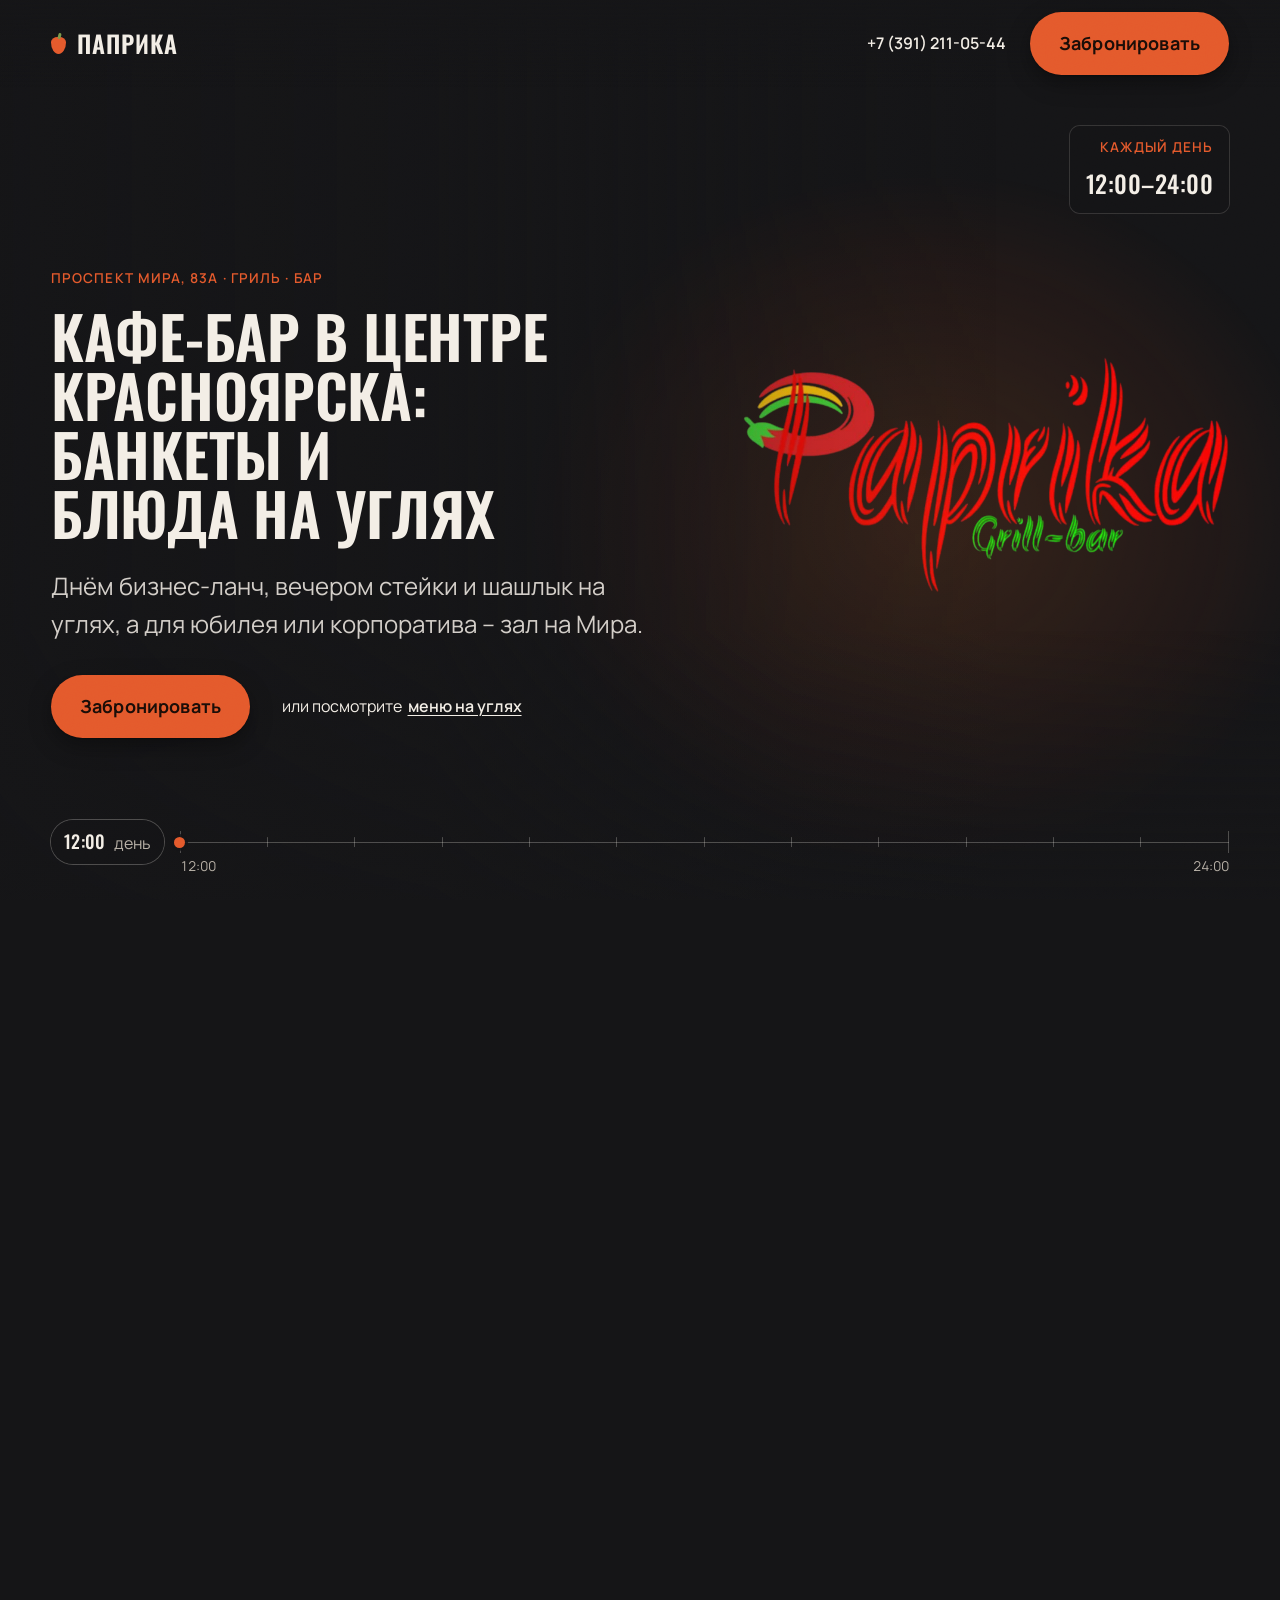
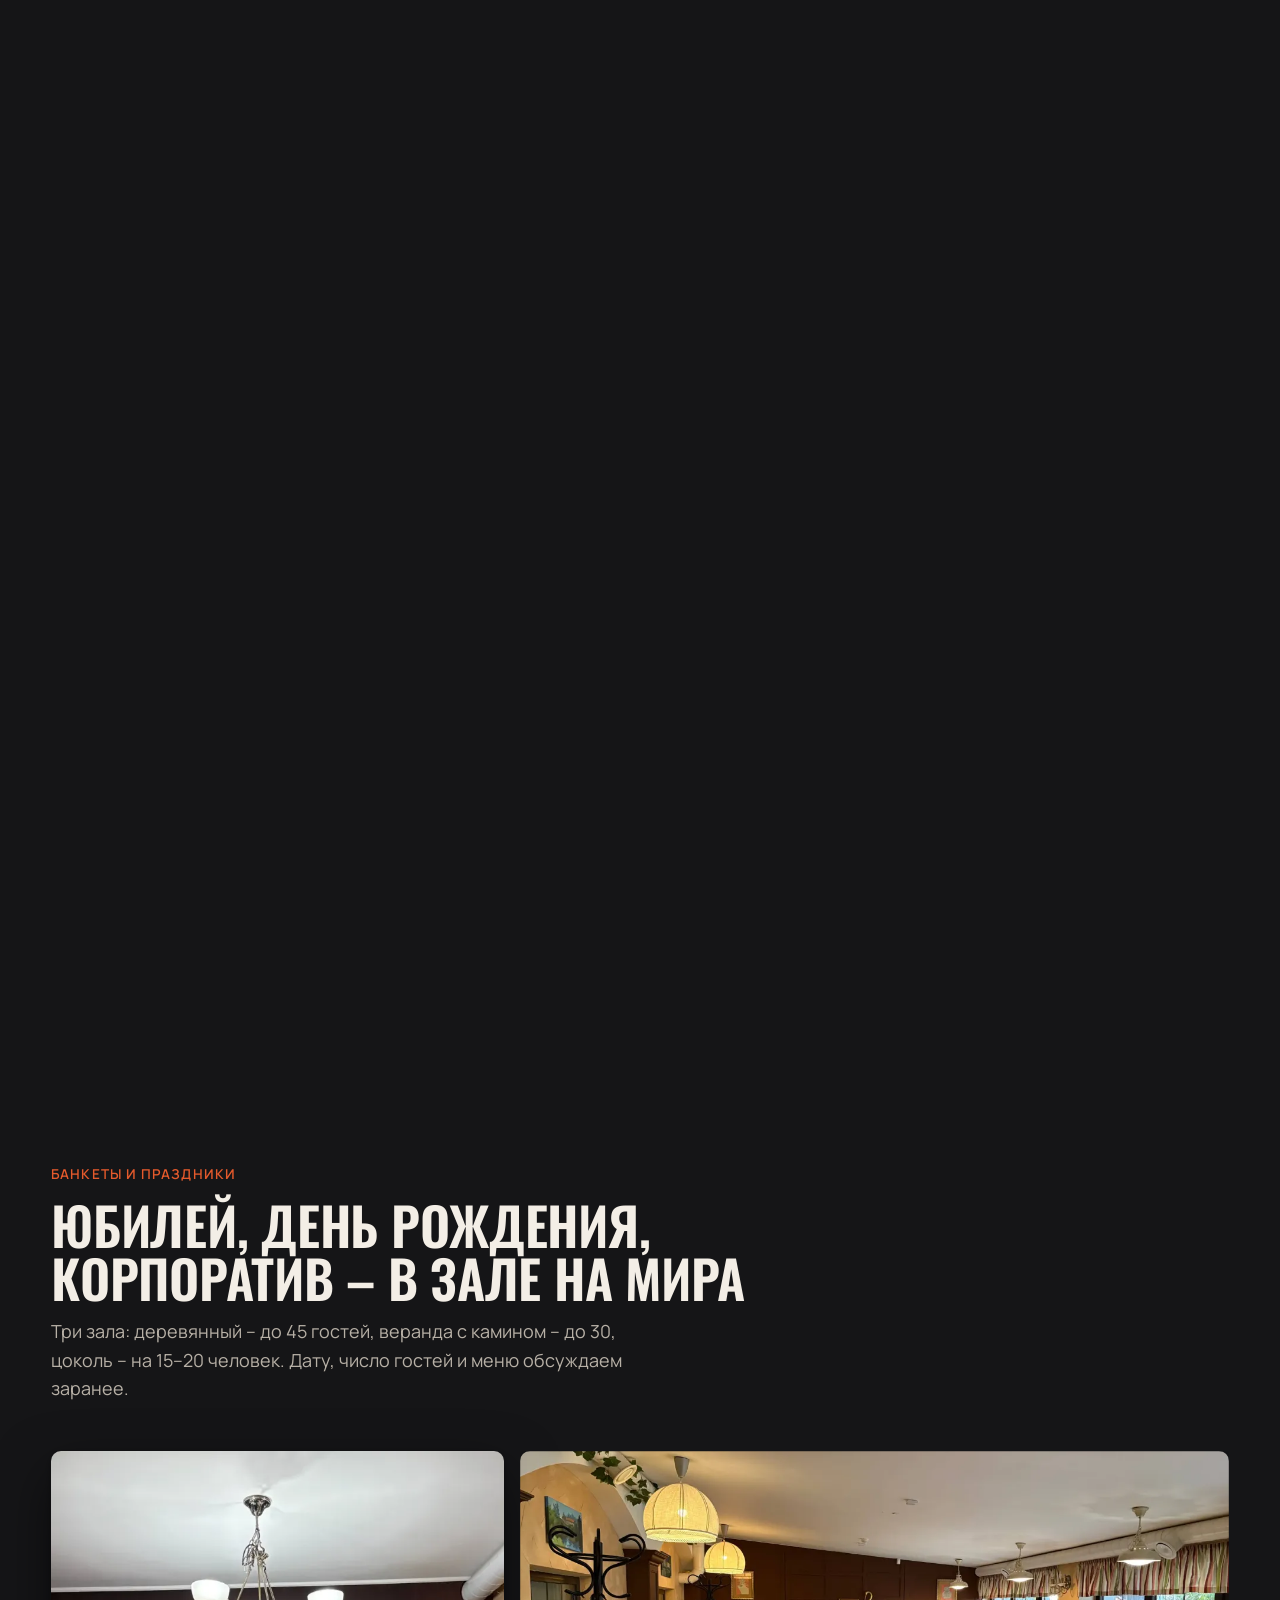
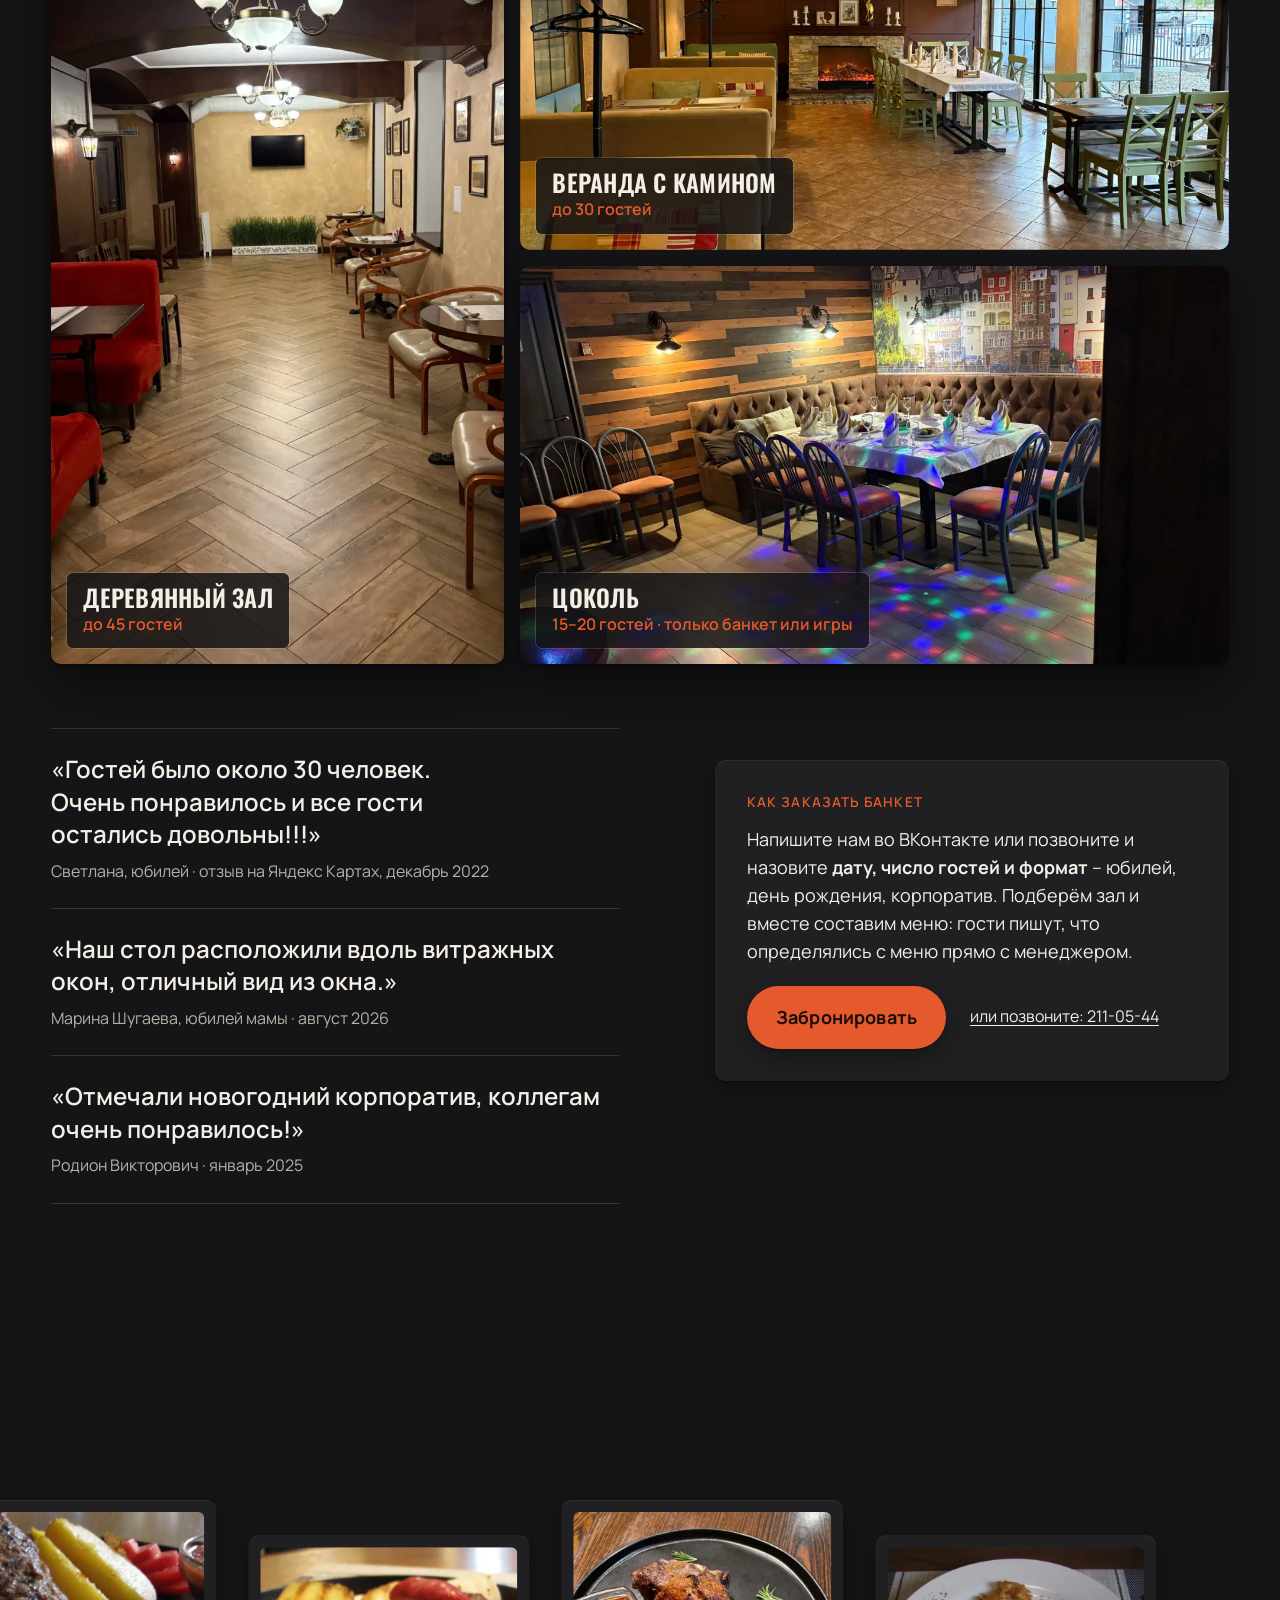
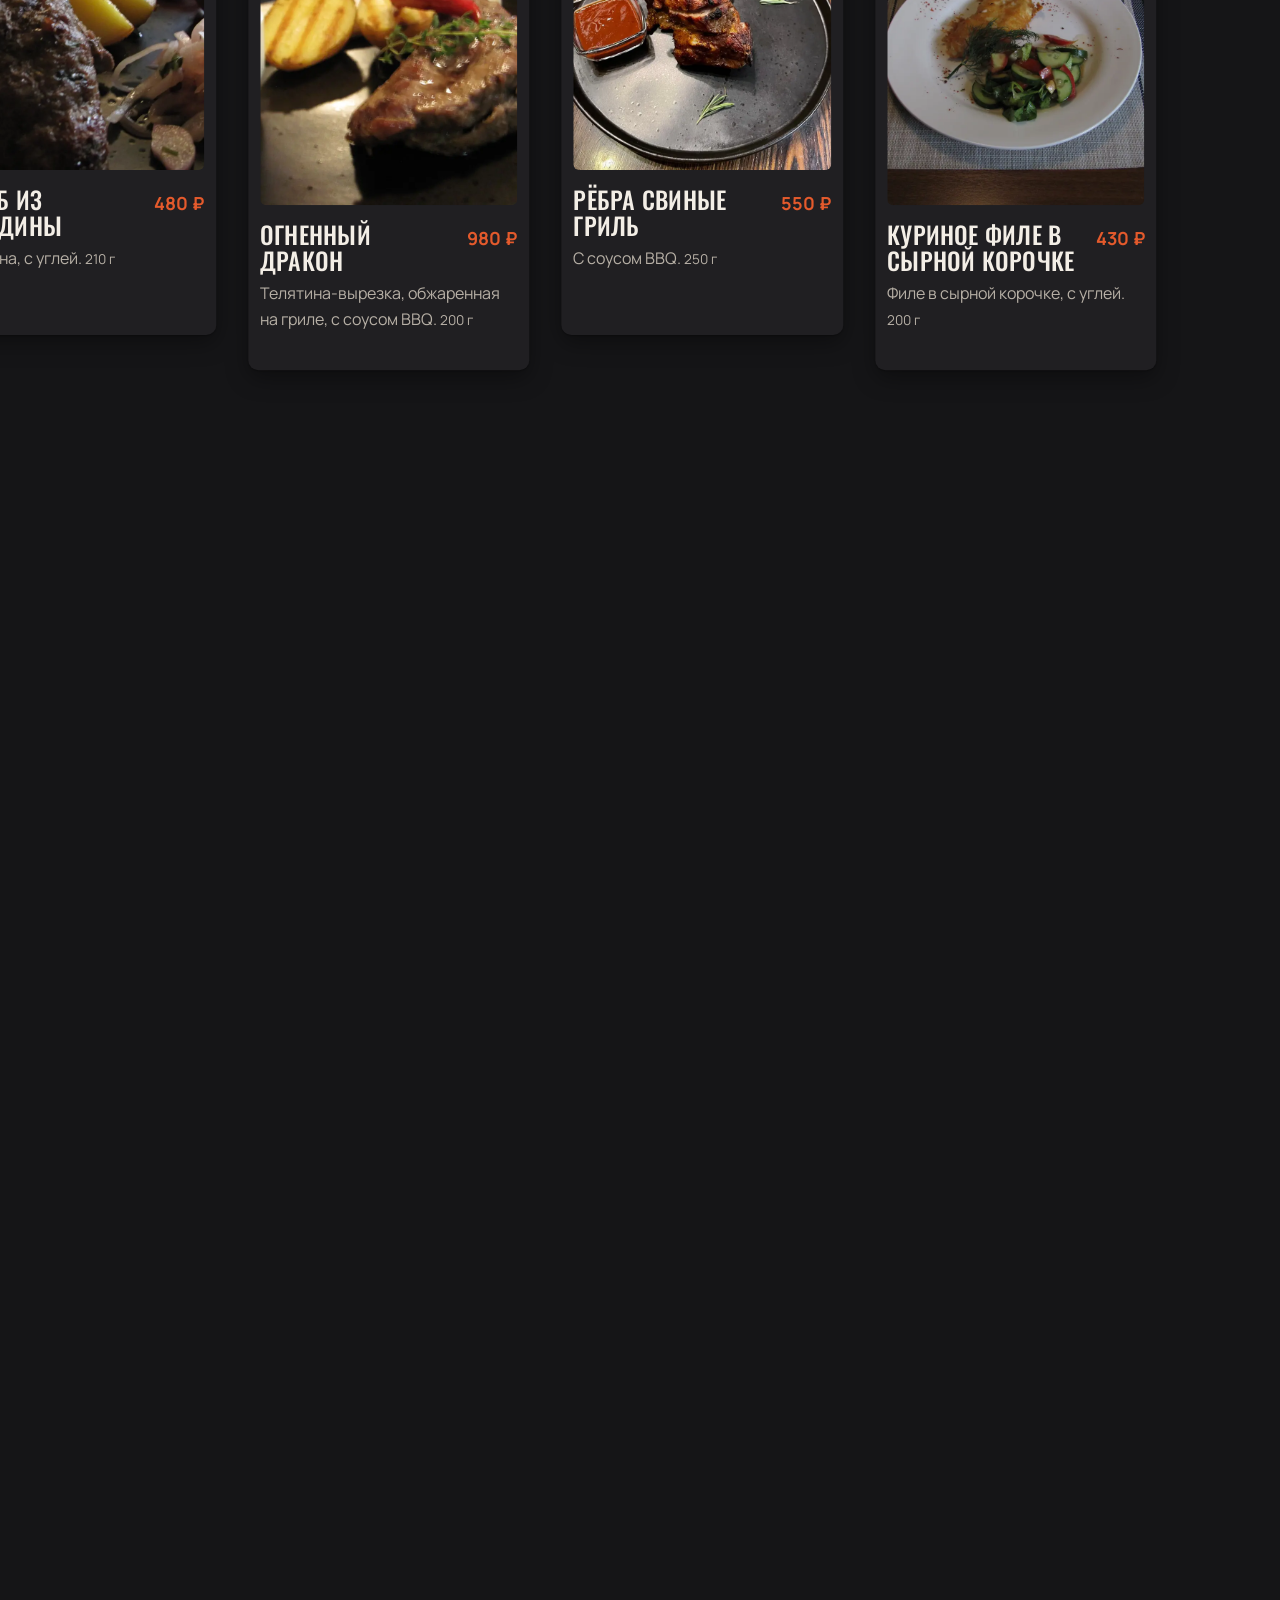
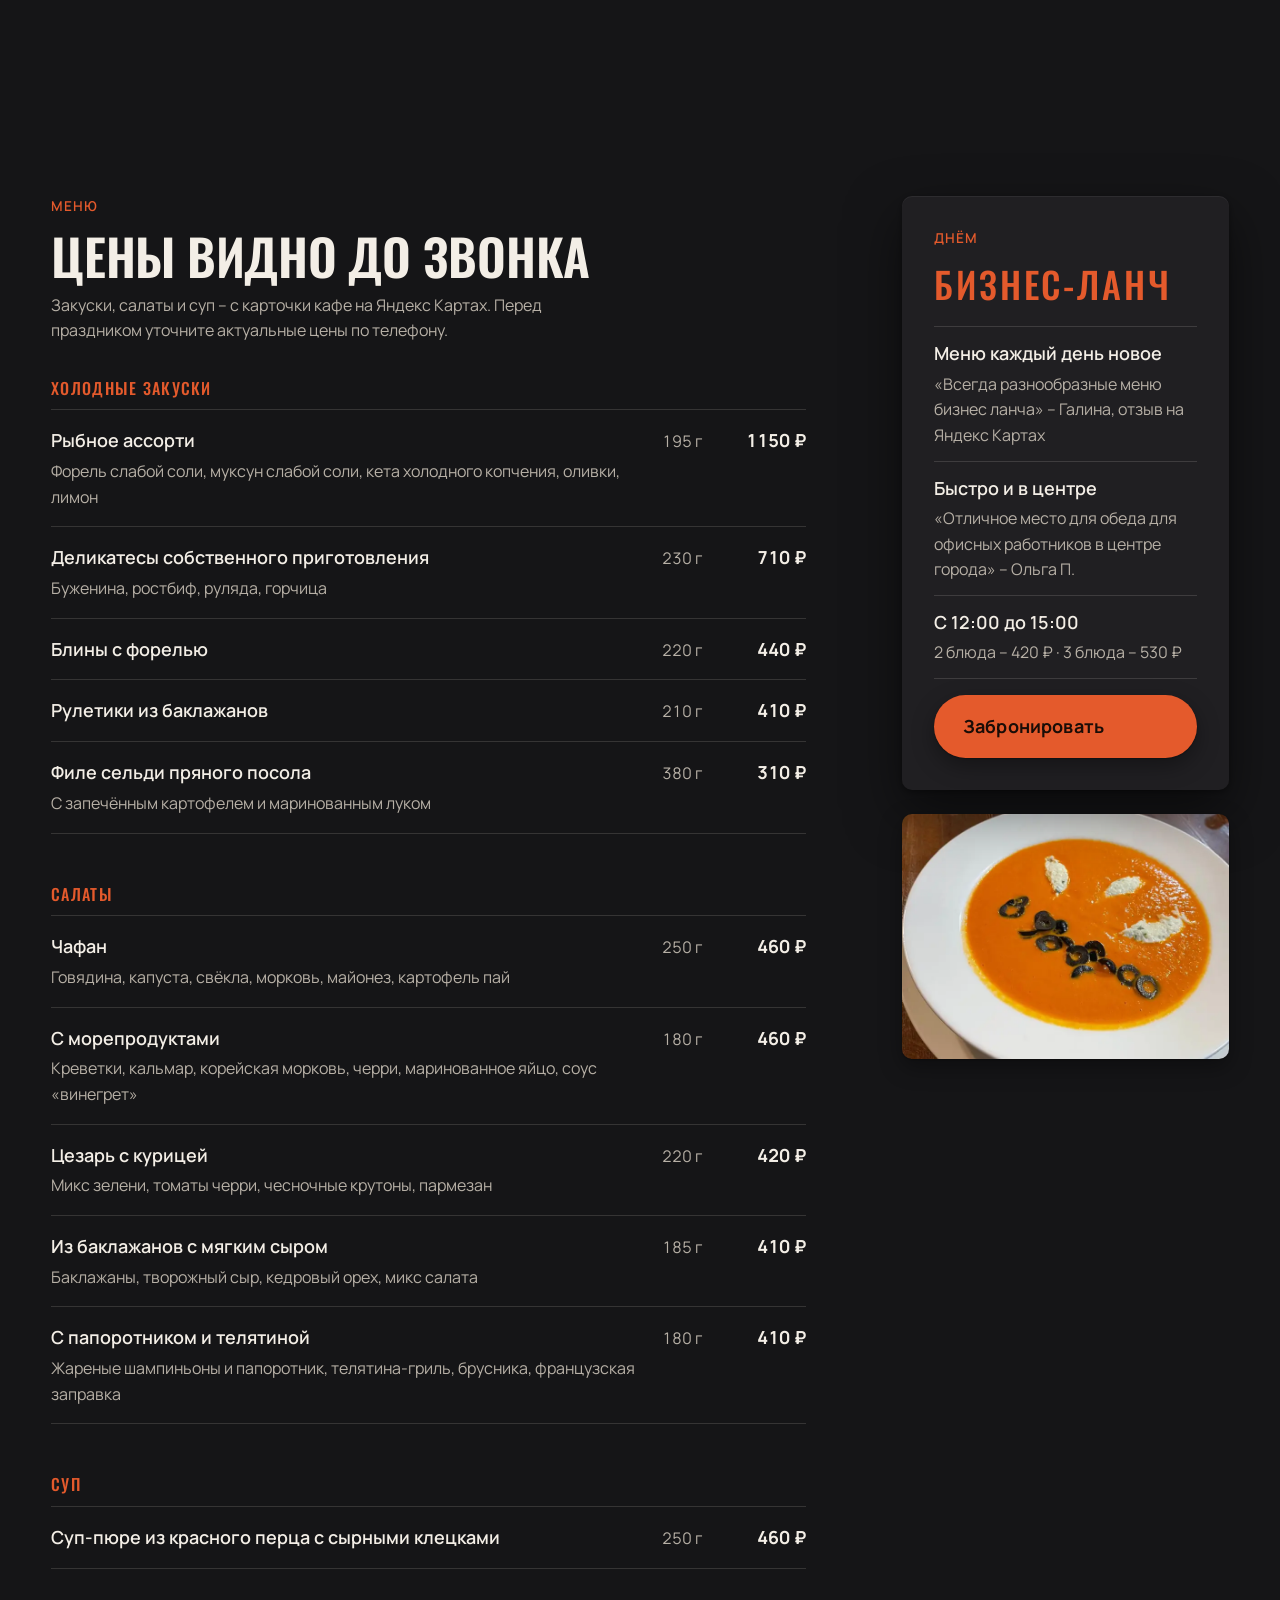
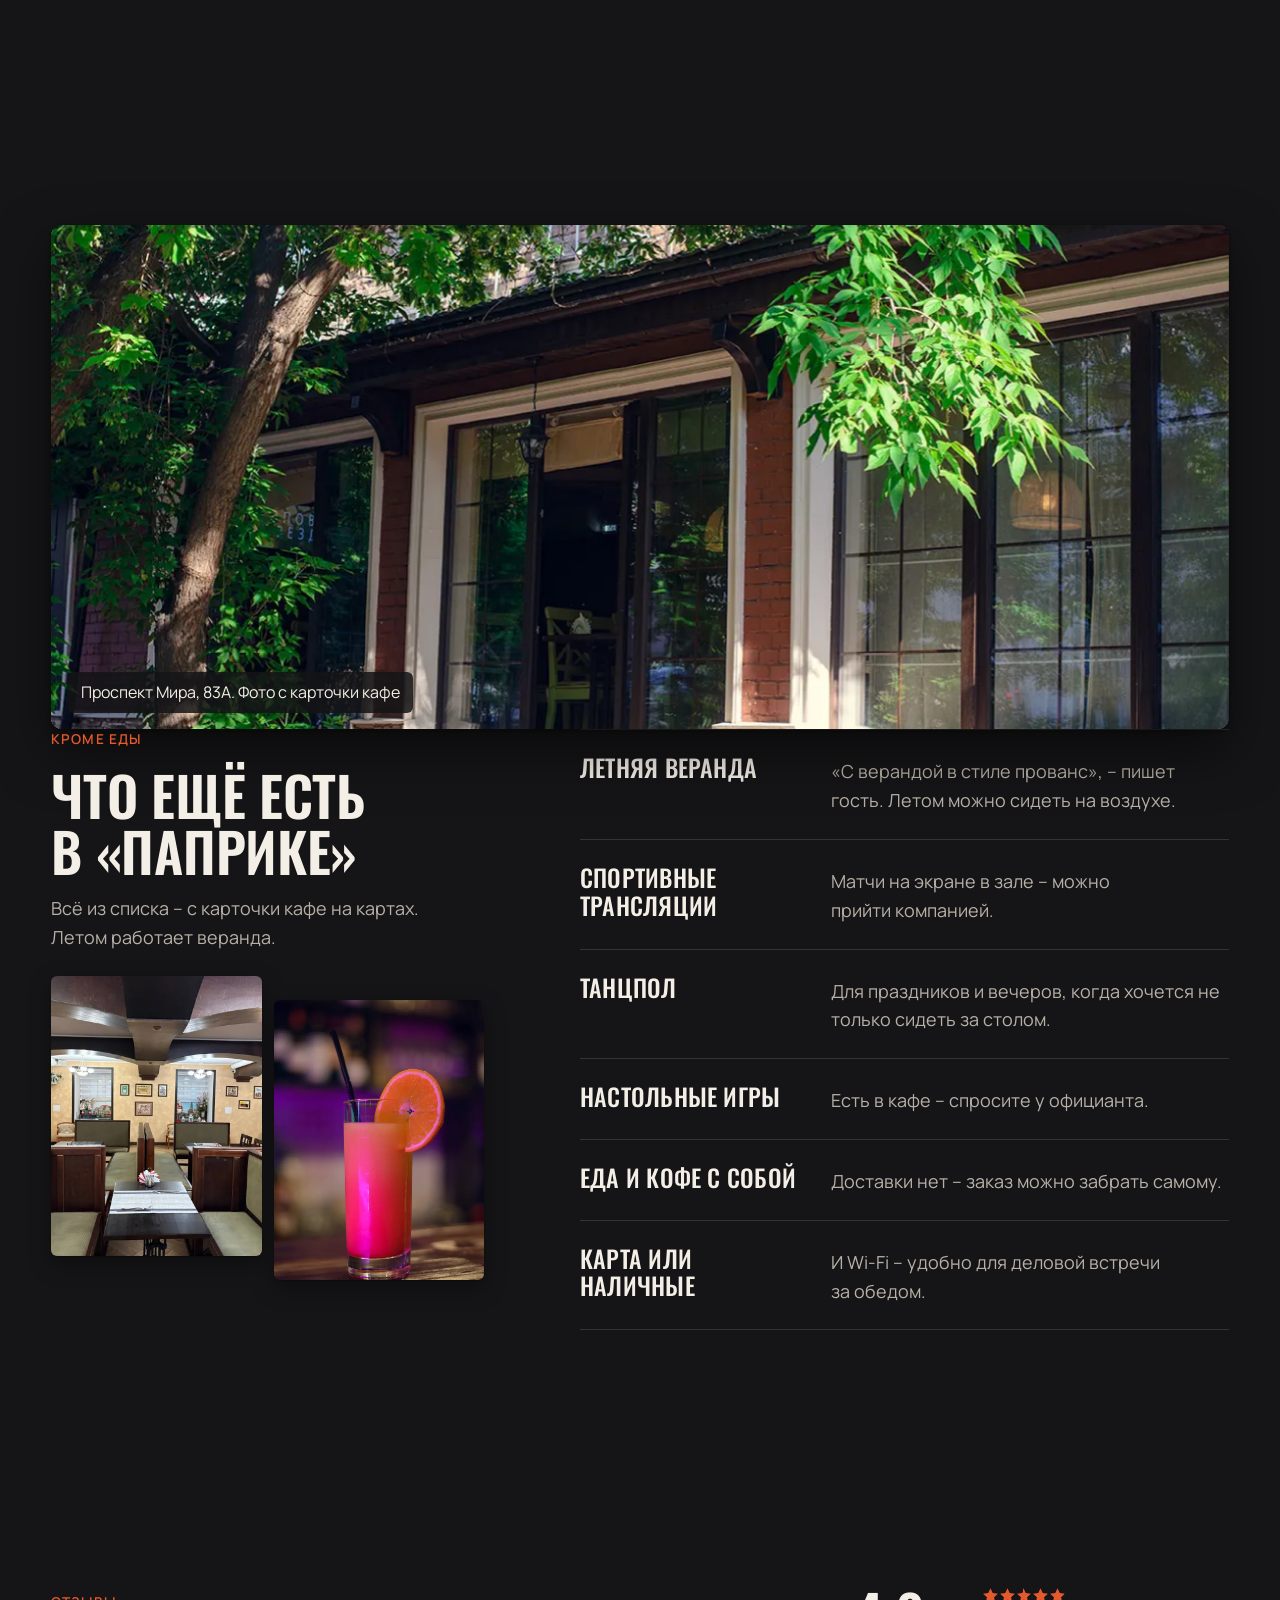
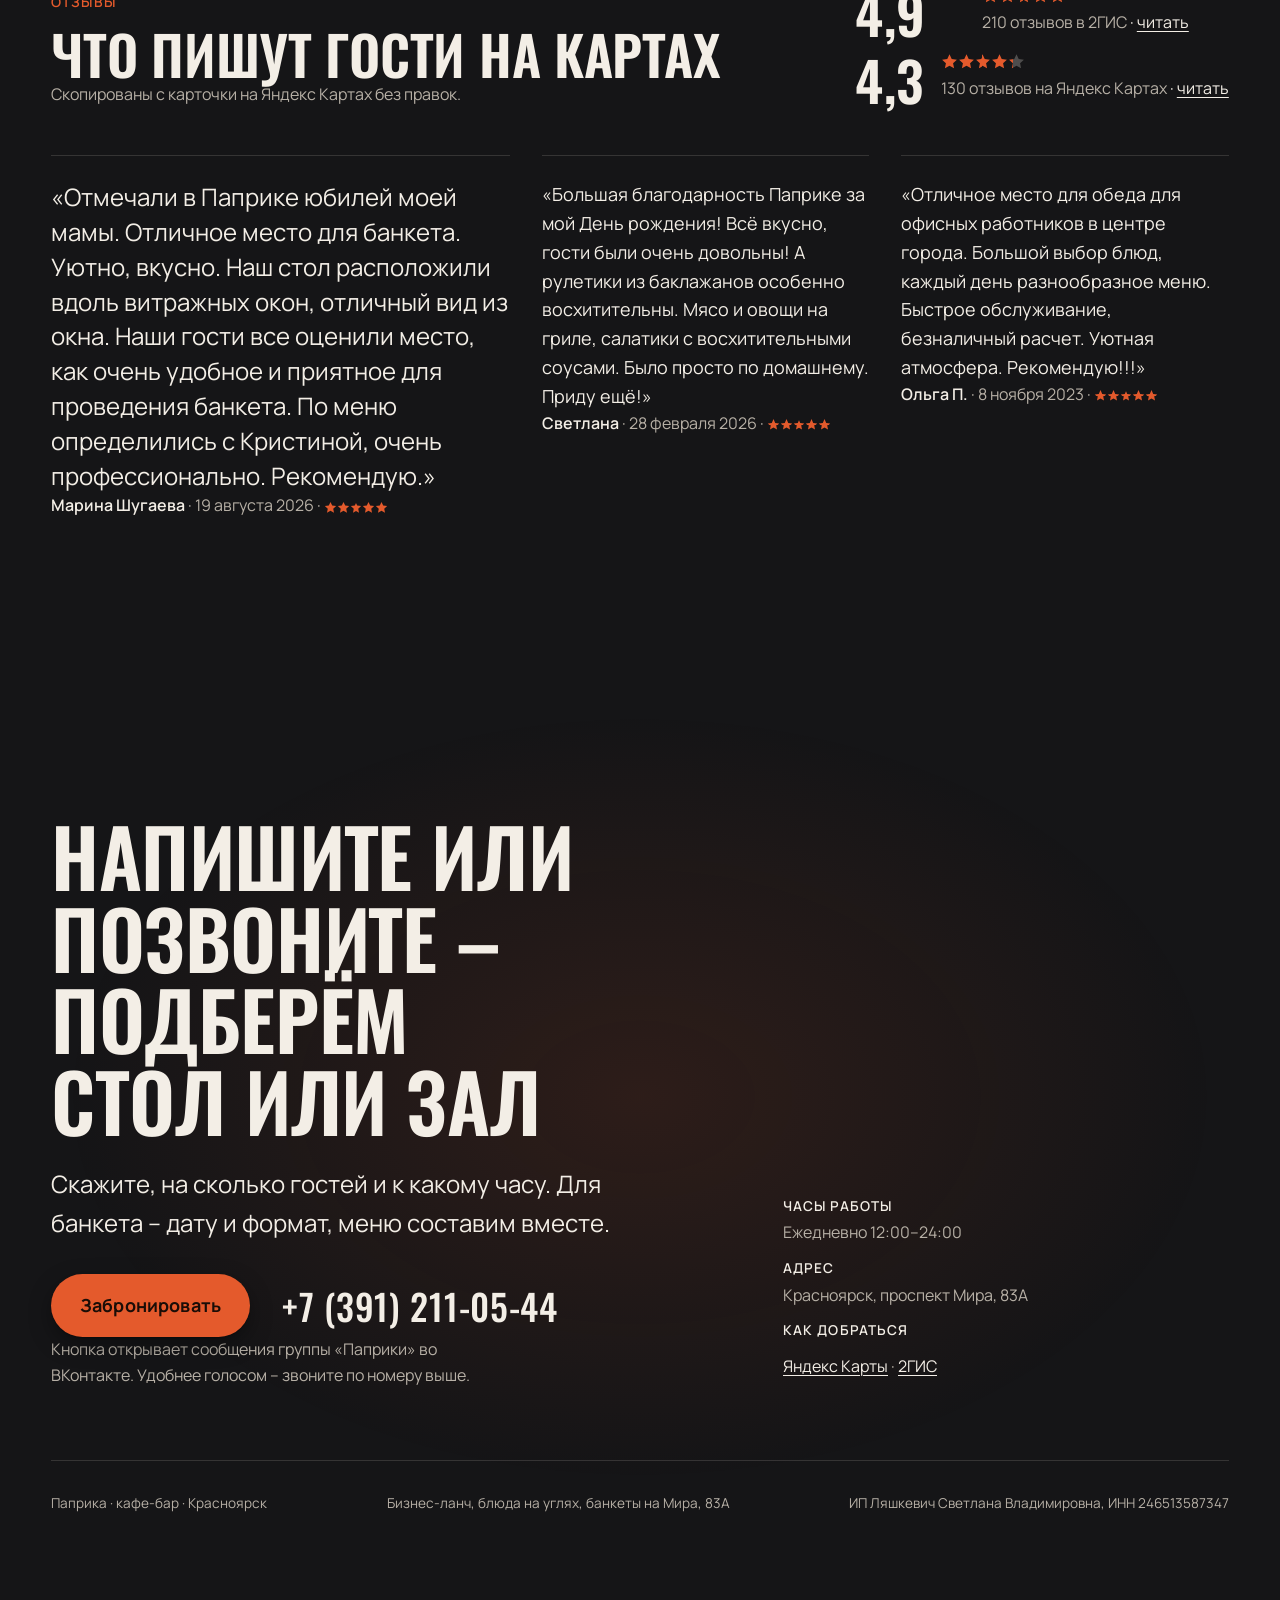
==== index.html @ d63cbedc "Подвал: ИП и ИНН" ====
<!doctype html>
<html lang="ru">
<head>
<meta charset="utf-8">
<meta name="robots" content="noindex, nofollow" data-publish>
<meta name="viewport" content="width=device-width, initial-scale=1, viewport-fit=cover">
<title>Паприка – кафе-бар на Мира, 83А в Красноярске: банкеты и блюда на углях</title>
<meta name="description" content="Кафе-бар «Паприка» в центре Красноярска, проспект Мира, 83А. Бизнес-ланч днём, блюда на углях вечером, зал для юбилеев, дней рождения и корпоративов. Ежедневно 12:00–24:00.">
<meta property="og:type" content="website">
<meta property="og:locale" content="ru_RU">
<meta property="og:site_name" content="Паприка">
<meta property="og:title" content="Паприка – кафе-бар в центре Красноярска: банкеты и блюда на углях">
<meta property="og:description" content="Проспект Мира, 83А. Бизнес-ланч, стейки и шашлык на углях, зал для праздников. Ежедневно 12:00–24:00.">
<meta property="og:image" content="assets/og.jpg">
<meta property="og:image:width" content="1200">
<meta property="og:image:height" content="630">
<meta name="twitter:card" content="summary_large_image">
<link rel="preload" as="image" href="assets/logo.webp" fetchpriority="high">
<link rel="preconnect" href="https://fonts.googleapis.com">
<link rel="preconnect" href="https://fonts.gstatic.com" crossorigin>
<link href="https://fonts.googleapis.com/css2?family=Oswald:wght@500;600&family=Manrope:wght@400;500;600;700&display=swap" rel="stylesheet">
<link rel="icon" href="data:image/svg+xml,%3Csvg xmlns=%27http://www.w3.org/2000/svg%27 viewBox=%270 0 32 32%27%3E%3Cpath d=%27M16 4c1 2 3 3 3 5%27 stroke=%27%23e45a2c%27 stroke-width=%273%27 fill=%27none%27 stroke-linecap=%27round%27/%3E%3Cpath d=%27M8 12c0-2 3-3 8-3s8 1 8 3c0 9-4 16-8 16s-8-7-8-16z%27 fill=%27%23e45a2c%27/%3E%3C/svg%3E">
<link rel="stylesheet" href="vibe.css">
<script type="application/ld+json">
{"@context":"https://schema.org","@type":"Restaurant","name":"Паприка","description":"Кафе-бар: бизнес-ланч, блюда на углях, банкеты.","image":"assets/og.jpg","telephone":"+7 391 211-05-44","openingHours":"Mo-Su 12:00-24:00","servesCuisine":"Гриль","address":{"@type":"PostalAddress","streetAddress":"проспект Мира, 83А","addressLocality":"Красноярск","addressCountry":"RU"},"sameAs":["https://vk.com/24paprika","https://yandex.ru/maps/org/paprika/222144430057/","https://2gis.ru/krasnoyarsk/firm/70000001033054263"]}
</script>
<style>
  /* ---- тема: «уголь + паприка», шесть цветов, два шрифта ---------------- */
  .v-page {
    --v-canvas: #151517; --v-surface: #201f22;
    --v-ink: #f3eee6; --v-ink-soft: #b7b0a6;
    --v-accent: #e45a2c; --v-accent-ink: #1a0d07;
    --v-font-display: "Oswald", "Arial Narrow", system-ui, sans-serif;
    --v-font-text: "Manrope", "Segoe UI", system-ui, sans-serif;
    --v-shadow-color: 0 0 0;
    --v-e1: 0 1px 2px rgb(var(--v-shadow-color) / .3), 0 8px 22px rgb(var(--v-shadow-color) / .35);
    --v-e2: 0 2px 6px rgb(var(--v-shadow-color) / .35), 0 22px 54px rgb(var(--v-shadow-color) / .5);
    --v-radius: 10px;
    --v-display-weight: 600;
    --v-track-tight: -0.005em;
    --v-t-xs: clamp(0.8125rem, 0.79rem + 0.15vw, 0.85rem);
    --v-t-sm: clamp(0.9375rem, 0.9rem + 0.2vw, 1rem);
    --v-canvas-85: color-mix(in oklab, var(--v-canvas) 85%, transparent);
    --v-canvas-60: color-mix(in oklab, var(--v-canvas) 60%, transparent);
    --v-accent-10: color-mix(in oklab, var(--v-accent) 12%, transparent);
    --v-edge: inset 0 1px 0 rgb(255 255 255 / .06);
  }
  html, body { background: #151517; }
  .v-page .v-display { line-height: 1.02; text-transform: uppercase; }
  .v-page .v-lede { font-weight: 400; line-height: 1.6; }
  .v-page .v-label { font-weight: 600; color: var(--v-accent); }
  .v-page .v-btn { font-size: var(--v-t-base); font-weight: 700; }
  .v-page h3 { font-weight: 600; }
  @media (max-width: 860px) {
    .hero__tel, .rows p, .rows cite, .turn__text, .bank__fig figcaption, .shift__win span, .shift__win em, .clock, .dish p, .dish small,
    .plist .note, .plist .w, .lunch li span, .menu__note, .fact span, .reviews__meta, .reviews__rating, .close__hint, .close__meta, .foot { font-size: .95rem; }
    .v-page .v-label { font-size: .9375rem; }
  }

  /* ---- шапка ------------------------------------------------------------ */
  .bar { position: fixed; inset: 0 0 auto 0; z-index: 30; display: flex; align-items: center; justify-content: space-between;
    padding: var(--v-3) var(--v-gutter); gap: var(--v-4);
    background: linear-gradient(to bottom, var(--v-canvas-85), transparent);
    transition: background-color .3s var(--v-ease-out), box-shadow .3s var(--v-ease-out); }
  .bar.is-scrolled { background: var(--v-canvas-85); -webkit-backdrop-filter: blur(12px); backdrop-filter: blur(12px); box-shadow: 0 1px 0 var(--v-hair); }
  .bar__mark { font-family: var(--v-font-display); font-weight: 600; font-size: var(--v-t-lg); letter-spacing: .04em; text-transform: uppercase; text-decoration: none; color: var(--v-ink);
    display: inline-flex; align-items: center; gap: .45em; min-height: 44px; white-space: nowrap; }
  .bar__mark i { width: .62em; height: .9em; display: inline-block; position: relative; }
  .bar__mark i::before { content: ""; position: absolute; left: 0; right: 0; bottom: 0; height: 78%; border-radius: 45% 45% 50% 50% / 30% 30% 70% 70%; background: var(--v-accent); }
  .bar__mark i::after { content: ""; position: absolute; left: 46%; top: 0; width: .12em; height: 30%; border-radius: 2px; background: #7c9a4a; transform: rotate(14deg); }
  .bar__right { display: flex; align-items: center; gap: var(--v-4); }
  .bar__tel { text-decoration: none; font-weight: 600; font-size: var(--v-t-sm); color: var(--v-ink); display: inline-flex; align-items: center; min-height: 44px; padding: 0 var(--v-2); }
  @media (max-width: 700px) {
    .bar__tel { display: none; }
    .bar .v-btn { padding: 0 1em; min-height: 44px; font-size: .95rem; }
  }
  @media (max-width: 860px) { .bar.is-scrolled { background: color-mix(in oklab, var(--v-canvas) 96%, transparent); } }

  /* ---- акт 1 · hero и «день в Паприке»: угли разгораются от --v-p --------------- */
  .hero__photo { position: absolute; inset: 0; overflow: hidden; --hx: 62%; --hy: 50%; }
  .hero__stack img { position: absolute; max-width: none; left: 0; top: -4%; width: 100%; height: 108%; object-fit: cover; object-position: var(--hx) var(--hy); }
  /* фирменный ход: день идёт к вечеру – кадр темнеет, а тарелку подсвечивает тёплый свет углей (свет, не палитра) */
  .hero__dusk { position: absolute; inset: 0; z-index: 1; pointer-events: none; background: rgb(10 8 8 / .5); opacity: clamp(0, (var(--v-p, 0) - .25) / .5, 1); }
  .hero__ember { position: absolute; inset: 0; z-index: 1; pointer-events: none; mix-blend-mode: screen;
    background: radial-gradient(42% 52% at var(--hx) 58%, rgb(255 120 40 / .42), rgb(255 80 20 / .14) 55%, transparent 75%);
    opacity: clamp(0, (var(--v-p, 0) - .3) / .45, 1); }
  .hero__wash { position: absolute; inset: 0; z-index: 2; pointer-events: none;
    background: linear-gradient(to right, rgb(21 21 23 / .92) 0%, rgb(21 21 23 / .72) 34%, rgb(21 21 23 / .15) 62%, transparent 78%),
      linear-gradient(to top, rgb(21 21 23 / .7), transparent 30%); }
  .hero__copy { bottom: clamp(7rem, 18vh, 12rem); max-width: min(42rem, 86vw); }
  .hero__label { display: block; margin-bottom: var(--v-4); }
  .hero__copy .v-display { font-size: clamp(2.4rem, 1.3rem + 3vw, 4.4rem); line-height: 1; }
  .hero__copy .v-lede { margin-top: var(--v-5); max-width: 40ch; color: color-mix(in oklab, var(--v-ink) 86%, transparent); }
  .hero__cta { display: flex; flex-wrap: wrap; align-items: center; gap: var(--v-4) var(--v-6); margin-top: var(--v-6); }
  .hero__tel { text-decoration: none; color: inherit; font-size: var(--v-t-sm); display: inline-flex; align-items: center; min-height: 44px; gap: .35em; }
  .hero__tel b { font-weight: 600; text-decoration: underline; text-decoration-thickness: 1px; text-underline-offset: .18em; }
  .hero__note { position: absolute; z-index: 3; right: var(--v-gutter); top: clamp(5rem, 14vh, 9rem); text-align: right; display: grid; gap: .3em; font-size: var(--v-t-sm);
    padding: .7em 1em; border-radius: var(--v-radius); background: var(--v-canvas-85); box-shadow: 0 0 0 1px var(--v-hair); }
  .hero__note .v-nums { font-family: var(--v-font-display); font-weight: 500; font-size: var(--v-t-lg); letter-spacing: .02em; }

  .shift { position: absolute; z-index: 3; left: var(--v-gutter); bottom: clamp(7rem, 18vh, 12rem); max-width: min(40rem, 86vw); display: grid; gap: var(--v-4); }
  .shift .v-display--md { font-size: clamp(1.7rem, 1.1rem + 1.8vw, 2.8rem); }
  .shift__list { display: grid; margin-top: var(--v-2); }
  .shift__win { --on: clamp(0, min((var(--v-p, 0) - var(--a)) * 10 + 1, (var(--b) - var(--v-p, 0)) * 10 + 1), 1);
    display: grid; grid-template-columns: 6.5rem 1fr auto; gap: .15em var(--v-4); align-items: baseline; padding: var(--v-3); margin: 0 calc(-1 * var(--v-3)); border-top: 1px solid var(--v-hair);
    border-radius: var(--v-radius); background: color-mix(in oklab, var(--v-surface) calc(var(--on) * 100%), transparent);
    box-shadow: 0 8px 22px rgb(0 0 0 / calc(var(--on) * .35)); }
  .shift__win:last-child { border-bottom: 1px solid var(--v-hair); }
  .shift__when { grid-column: 1; grid-row: 1 / span 2; font-family: var(--v-font-display); font-weight: 500; font-size: var(--v-t-sm); text-transform: uppercase; letter-spacing: .04em; display: flex; align-items: center; gap: .5em; opacity: calc(.55 + .45 * var(--on)); }
  .shift__when i { width: .55em; height: .55em; border-radius: 50%; background: var(--v-accent); transform: scale(calc(.3 + .7 * var(--on))); opacity: var(--on); }
  .shift__win b { grid-column: 2; grid-row: 1; font-weight: 700; opacity: calc(.7 + .3 * var(--on)); }
  .shift__desc { grid-column: 2; grid-row: 2; font-size: var(--v-t-sm); color: var(--v-ink-soft); }
  .shift__win em { grid-column: 3; grid-row: 1 / span 2; font-style: normal; font-weight: 600; font-size: var(--v-t-sm); white-space: nowrap; align-self: start; }
  .shift__cta { display: flex; flex-wrap: wrap; align-items: center; gap: var(--v-3) var(--v-5); margin-top: var(--v-2); }
  .shift__cta span { font-size: var(--v-t-sm); max-width: 30ch; color: var(--v-ink-soft); text-wrap: pretty; }

  .clock { position: absolute; z-index: 3; left: var(--v-gutter); right: var(--v-gutter); bottom: clamp(1.5rem, 4vh, 3rem); display: grid; grid-template-columns: auto 1fr; align-items: center; gap: var(--v-4); font-size: var(--v-t-sm); }
  .clock__time { display: inline-flex; align-items: baseline; gap: .5em; padding: .45em .8em; border-radius: 999px; background: var(--v-canvas-85); box-shadow: 0 0 0 1px var(--v-hair-strong); }
  .clock__time b { font-family: var(--v-font-display); font-weight: 500; font-size: var(--v-t-base); font-variant-numeric: tabular-nums; letter-spacing: .02em; }
  .clock__time i { font-style: normal; color: var(--v-ink-soft); }
  .clock__rule { position: relative; height: 1.4rem; }
  .clock__rule::before { content: ""; position: absolute; left: 0; right: 0; top: 50%; height: 1px; background: var(--v-hair-strong); }
  .clock__ticks { position: absolute; inset: 0; display: flex; justify-content: space-between; }
  .clock__ticks i { width: 1px; height: 100%; background: var(--v-hair-strong); transform: scaleY(.45); }
  .clock__ticks i:first-child, .clock__ticks i:last-child { transform: none; }
  .clock__mark { position: absolute; top: 50%; left: calc(var(--v-p, 0) * 100%); width: 11px; height: 11px; margin: -5.5px 0 0 -5.5px; border-radius: 50%; background: var(--v-accent); box-shadow: 0 0 0 3px var(--v-canvas-85), 0 0 calc(var(--v-p, 0) * 18px) rgb(255 110 40 / .8); text-decoration: none; }
  .clock__fill { position: absolute; left: 0; top: 50%; height: 1px; width: calc(var(--v-p, 0) * 100%); background: var(--v-accent); }
  .clock__lbl { position: absolute; top: 100%; margin-top: .2em; font-size: var(--v-t-xs); color: var(--v-ink-soft); font-variant-numeric: tabular-nums; }
  .clock__lbl--close { right: 0; }
  /* логотип заведения вместо фото блюда (просьба Паприки 20.10): справа на тёмном фоне, свет углей за ним */
  .hero { --logo-w: clamp(20rem, 40vw, 50rem); }
  .hero__photo--logo { --hx: 72%; }
  .hero__photo--logo .hero__stack img { left: auto; right: 3vw; top: 0; width: var(--logo-w); height: 100%; object-fit: contain; object-position: 50% 52%; }
  /* текст слева не заходит под логотип */
  .v-page .hero .hero__copy, .v-page .hero .shift { max-width: min(42rem, calc(100vw - var(--logo-w) - 3vw - 2 * var(--v-gutter) - 1.5rem)); }
  .hero__photo--logo .hero__ember { opacity: calc(.35 + .65 * clamp(0, (var(--v-p, 0) - .1) / .5, 1)); }
  @media (max-width: 860px) {
    .hero__photo { top: auto; height: 44svh; --hx: 50%; --hy: 55%; }
    .hero__photo--logo { --hx: 50%; }
    .hero__photo--logo .hero__stack img { left: 6vw; right: 6vw; width: 88vw; object-position: 50% 45%; }
    .v-page .hero .hero__copy, .v-page .hero .shift { max-width: none; }
    .hero__ember { background: radial-gradient(60% 50% at 50% 60%, rgb(255 120 40 / .42), rgb(255 80 20 / .14) 55%, transparent 75%); }
    .hero__wash { background: linear-gradient(to bottom, var(--v-canvas) 0%, transparent 22%), linear-gradient(to top, rgb(21 21 23 / .75), transparent 32%); }
    .v-page .hero__copy { top: 5rem; bottom: auto; max-width: none; }
    .hero__copy .v-display { font-size: clamp(1.9rem, 1.2rem + 3.2vw, 2.4rem); }
    .hero__copy .v-lede { font-size: var(--v-t-base); margin-top: var(--v-4); max-width: none; }
    .hero__label { margin-bottom: var(--v-3); }
    .hero__cta { margin-top: var(--v-5); gap: var(--v-2) var(--v-5); }
    .hero__note { display: none; }
    .shift { top: 4.6rem; bottom: auto; right: var(--v-gutter); max-width: none; gap: var(--v-2); }
    .shift .v-display--md { font-size: var(--v-t-lg); }
    .shift__list { margin-top: 0; }
    .shift__win { grid-template-columns: 5.4rem 1fr auto; padding: var(--v-2); margin: 0 calc(-1 * var(--v-2)); }
    .shift__desc { display: none; }
    .shift__cta { margin-top: var(--v-2); gap: var(--v-2) var(--v-4); }
    .shift__cta span { display: none; }
    .clock { bottom: 1.25rem; gap: var(--v-3); }
    .clock__rule { height: 1.1rem; }
    .clock__lbl { display: none; }
  }
  @media (max-width: 600px) and (max-height: 700px) { .hero__photo { height: 38svh; } .hero__copy .v-lede { display: none; } }

  /* ---- акт 2 · банкеты: зал со шторкой, слова гостей, как заказать ------------- */
  .bank__head { display: grid; gap: var(--v-3); margin-bottom: var(--v-7); max-width: 58rem; }
  .bank__head .v-display--lg { font-size: clamp(2rem, 1.2rem + 2.6vw, 3.6rem); }
  .bank__head p { color: var(--v-ink-soft); max-width: 56ch; }
  .bank__grid { display: grid; grid-template-columns: minmax(0, 1.05fr) minmax(0, .95fr); gap: var(--v-8) var(--v-9); align-items: start; }
  .bank__fig { position: relative; border-radius: var(--v-radius); overflow: hidden; box-shadow: var(--v-e2); aspect-ratio: 4 / 3; background: var(--v-surface); }
  .bank__fig img { width: 100%; height: 100%; object-fit: cover; }
  .bank__fig figcaption { position: absolute; left: var(--v-4); right: var(--v-4); bottom: var(--v-4); z-index: 1; font-size: var(--v-t-sm); color: var(--v-ink); max-width: 44ch;
    padding: .6em .9em; border-radius: calc(var(--v-radius) - 4px); background: var(--v-canvas-85); box-shadow: 0 0 0 1px var(--v-hair); }
  .bank__second { margin-top: var(--v-5); display: grid; grid-template-columns: 9rem 1fr; gap: var(--v-4); align-items: center; font-size: var(--v-t-sm); color: var(--v-ink-soft); }
  .bank__second img { width: 100%; aspect-ratio: 4 / 3; object-fit: cover; border-radius: calc(var(--v-radius) - 4px); }
  .halls { display: grid; grid-template-columns: minmax(0, .78fr) minmax(0, 1.22fr); gap: var(--v-4); margin-bottom: var(--v-8); }
  .hall { position: relative; margin: 0; border-radius: var(--v-radius); overflow: hidden; box-shadow: var(--v-e2); background: var(--v-surface); }
  .hall img { position: absolute; inset: 0; width: 100%; height: 100%; object-fit: cover; }
  .hall--tall { grid-row: 1 / span 2; }
  .hall--wide { aspect-ratio: 16 / 9; }
  .hall figcaption { position: absolute; left: var(--v-4); bottom: var(--v-4); z-index: 1; display: grid; gap: .1em; padding: .6em .9em;
    border-radius: calc(var(--v-radius) - 4px); background: var(--v-canvas-85); box-shadow: 0 0 0 1px var(--v-hair); }
  .hall figcaption b { font-family: var(--v-font-display); font-weight: 600; font-size: var(--v-t-lg); text-transform: uppercase; letter-spacing: .01em; line-height: 1.1; }
  .hall figcaption span { font-size: var(--v-t-sm); color: var(--v-accent); font-weight: 600; }
  .rows li { padding: var(--v-5) 0; border-top: 1px solid var(--v-hair); display: grid; gap: var(--v-2); }
  .rows li:last-child { border-bottom: 1px solid var(--v-hair); }
  .rows q { font-family: var(--v-font-text); font-weight: 600; font-size: var(--v-t-lg); line-height: 1.35; quotes: "«" "»"; text-wrap: pretty; }
  .rows cite { font-style: normal; font-size: var(--v-t-sm); color: var(--v-ink-soft); }
  .turn { margin-top: var(--v-6); padding: var(--v-6); border-radius: var(--v-radius); background: var(--v-surface); box-shadow: var(--v-e1), var(--v-edge); display: grid; gap: var(--v-3); }
  .turn__text { font-size: var(--v-t-base); line-height: 1.55; text-wrap: pretty; }
  .turn__text b { font-weight: 700; }
  .turn .cta { display: flex; flex-wrap: wrap; gap: var(--v-3) var(--v-5); align-items: center; margin-top: var(--v-2); }
  .turn .cta a:not(.v-btn) { color: var(--v-ink); font-size: var(--v-t-sm); display: inline-flex; align-items: center; min-height: 44px; }
  @media (max-width: 860px) {
    .bank__head { margin-bottom: var(--v-6); }
    .bank__grid { grid-template-columns: 1fr; gap: var(--v-6); }
    .halls { grid-template-columns: 1fr; gap: var(--v-3); margin-bottom: var(--v-6); }
    .hall--tall { grid-row: auto; aspect-ratio: 4 / 5; }
    .hall--wide { aspect-ratio: 4 / 3; }
    .hall figcaption b { font-size: var(--v-t-base); }
    .turn { padding: var(--v-5); }
    .rows q { font-size: var(--v-t-base); }
    .bank__second { grid-template-columns: 7rem 1fr; }
  }

  /* ---- акт 3 · на углях: боковая лента блюд ------------------------------------- */
  .ugli { height: 100%; display: flex; align-items: center; }
  .rail { padding: 0 var(--v-gutter); align-items: stretch; }
  .rail__intro { width: min(26rem, 80vw); display: grid; align-content: center; gap: var(--v-4); padding-right: var(--v-6); }
  .rail__intro .v-display--lg { font-size: clamp(2.2rem, 1.4rem + 2.6vw, 3.8rem); }
  .rail__intro p { color: var(--v-ink-soft); max-width: 34ch; }
  .dish { width: clamp(15rem, 22vw, 20rem); display: grid; grid-template-rows: auto auto 1fr; gap: var(--v-2); padding: var(--v-3); border-radius: var(--v-radius); background: var(--v-surface); box-shadow: var(--v-e1), var(--v-edge); }
  .dish:nth-child(even) { transform: translateY(2.2rem); }
  .dish img { width: 100%; aspect-ratio: 1; object-fit: cover; border-radius: calc(var(--v-radius) - 4px); }
  .dish header { display: flex; justify-content: space-between; align-items: baseline; gap: var(--v-3); margin-top: var(--v-2); }
  .dish h3 { font-family: var(--v-font-display); font-weight: 500; font-size: var(--v-t-lg); text-transform: uppercase; letter-spacing: .01em; line-height: 1.1; }
  .dish header b { font-weight: 700; white-space: nowrap; color: var(--v-accent); }
  .dish p { font-size: var(--v-t-sm); color: var(--v-ink-soft); text-wrap: pretty; }
  .dish small { font-size: var(--v-t-xs); color: var(--v-ink-soft); }
  .dish--star { box-shadow: var(--v-e2), 0 0 0 1px var(--v-accent); }
  @media (max-width: 860px) {
    .ugli { padding: 5rem 0 var(--v-7); }
    .rail { gap: var(--v-4); }
    .rail__intro { width: 82vw; padding-right: 0; }
    .dish { width: 74vw; }
    .dish:nth-child(even) { transform: none; }
  }

  /* ---- акт 4 · меню с ценами и бизнес-ланч ---------------------------------------- */
  .menu { display: grid; grid-template-columns: minmax(0, 1.5fr) minmax(0, .65fr); gap: var(--v-9); align-items: start; }
  .menu__head { display: grid; gap: var(--v-3); max-width: 46rem; margin-bottom: var(--v-6); }
  .menu__head .v-display--lg { font-size: clamp(2rem, 1.2rem + 2.4vw, 3.4rem); }
  .menu__note { color: var(--v-ink-soft); font-size: var(--v-t-sm); max-width: 56ch; }
  .menu h3 { font-family: var(--v-font-display); font-weight: 500; font-size: var(--v-t-sm); text-transform: uppercase; letter-spacing: .08em; color: var(--v-accent); margin: var(--v-7) 0 var(--v-2); }
  .menu h3:first-of-type { margin-top: 0; }
  .plist li { display: grid; grid-template-columns: minmax(0, 1fr) auto auto; gap: var(--v-1) var(--v-6); align-items: baseline; padding: var(--v-4) 0; border-top: 1px solid var(--v-hair); }
  .plist li:last-child { border-bottom: 1px solid var(--v-hair); }
  .plist .name { grid-row: 1; grid-column: 1; font-weight: 600; font-size: var(--v-t-base); line-height: 1.3; }
  .plist .w { grid-row: 1; grid-column: 2; color: var(--v-ink-soft); font-size: var(--v-t-sm); white-space: nowrap; font-variant-numeric: tabular-nums; }
  .plist .price { grid-row: 1; grid-column: 3; font-weight: 700; white-space: nowrap; min-width: 6ch; text-align: right; }
  .plist .note { grid-row: 2; grid-column: 1 / span 3; font-size: var(--v-t-sm); color: var(--v-ink-soft); max-width: 60ch; }
  .menu__aside { position: sticky; top: clamp(5rem, 12vh, 7rem); display: grid; gap: var(--v-5); }
  .lunch { padding: var(--v-6); border-radius: var(--v-radius); background: var(--v-surface); box-shadow: var(--v-e2), var(--v-edge); display: grid; gap: var(--v-4); }
  .lunch .v-display--sm { font-size: var(--v-t-xl); }
  .lunch li { padding: var(--v-3) 0; border-top: 1px solid var(--v-hair); display: grid; gap: .2em; }
  .lunch li:last-child { border-bottom: 1px solid var(--v-hair); }
  .lunch li b { font-weight: 600; }
  .lunch li span { font-size: var(--v-t-sm); color: var(--v-ink-soft); }
  .menu__soup { border-radius: var(--v-radius); overflow: hidden; box-shadow: var(--v-e1); }
  .menu__soup img { width: 100%; aspect-ratio: 4 / 3; object-fit: cover; }
  @media (max-width: 1100px) { .menu { grid-template-columns: minmax(0, 1.3fr) minmax(0, .8fr); gap: var(--v-7); } }
  @media (max-width: 860px) {
    .menu { grid-template-columns: 1fr; gap: var(--v-7); }
    .menu__aside { position: static; }
    .menu__soup { display: none; }
    .lunch { padding: var(--v-5); }
    .plist li { grid-template-columns: minmax(0, 1fr) auto; }
    .plist .w { grid-row: 2; grid-column: 1; }
    .plist .note { grid-row: 3; grid-column: 1 / span 2; }
    .plist .price { grid-column: 2; }
  }

  /* ---- акт 5 · место: широкий кадр фасада с параллаксом, факты ------------------- */
  .atm__fig { position: relative; aspect-ratio: 21 / 9; border-radius: var(--v-radius); overflow: hidden; box-shadow: var(--v-e2); background: var(--v-surface); margin-bottom: var(--v-8); }
  .atm__fig .v-layer { inset: -18% 0; }
  .atm__fig img { width: 100%; height: 100%; left: 0; top: 0; object-fit: cover; object-position: 50% 45%; }
  .atm__fig figcaption { position: absolute; left: var(--v-4); bottom: var(--v-4); z-index: 1; font-size: var(--v-t-sm); padding: .5em .85em; border-radius: calc(var(--v-radius) - 4px); background: var(--v-canvas-85); }
  .atm { display: grid; grid-template-columns: minmax(0, .8fr) minmax(0, 1.2fr); gap: var(--v-7) var(--v-9); align-items: start; }
  .atm__head { display: grid; gap: var(--v-4); position: sticky; top: clamp(5rem, 12vh, 7rem); }
  .atm__head p { color: var(--v-ink-soft); max-width: 34ch; text-wrap: pretty; }
  .atm__pics { display: grid; grid-template-columns: 1fr 1fr; gap: var(--v-3); margin-top: var(--v-2); }
  .atm__pics img { width: 100%; aspect-ratio: 3 / 4; object-fit: cover; border-radius: calc(var(--v-radius) - 4px); box-shadow: var(--v-e1); }
  .atm__pics img:last-child { transform: translateY(1.5rem); }
  .fact { padding: var(--v-5) 0; border-top: 1px solid var(--v-hair); display: grid; grid-template-columns: minmax(0, .55fr) minmax(0, 1fr); gap: var(--v-2) var(--v-6); align-items: baseline; }
  .fact:last-child { border-bottom: 1px solid var(--v-hair); }
  .fact b { font-family: var(--v-font-display); font-weight: 500; font-size: var(--v-t-lg); text-transform: uppercase; letter-spacing: .01em; line-height: 1.15; }
  .fact span { color: var(--v-ink-soft); text-wrap: pretty; max-width: 48ch; }
  @media (max-width: 860px) {
    .atm__fig { aspect-ratio: 4 / 3; margin-bottom: var(--v-6); }
    .atm { grid-template-columns: 1fr; gap: var(--v-5); }
    .atm__head { position: static; }
    .atm__pics { display: none; }
    .fact { grid-template-columns: 1fr; gap: var(--v-1); }
    .fact b { font-size: var(--v-t-base); }
  }

  /* ---- акт 6 · отзывы ------------------------------------------------------------- */
  @property --r { syntax: "<number>"; inherits: false; initial-value: 0; }
  .reviews__head { display: grid; grid-template-columns: minmax(0, 1fr) auto; gap: var(--v-6) var(--v-8); align-items: end; margin-bottom: var(--v-7); }
  .reviews__head .v-label { display: block; margin-bottom: var(--v-3); }
  .reviews__fact { margin-top: var(--v-2); font-size: var(--v-t-sm); color: var(--v-ink-soft); }
  .reviews__rating { display: grid; gap: var(--v-3); }
  .rate { display: grid; grid-template-columns: auto auto; gap: 0 var(--v-4); align-items: center; font-size: var(--v-t-sm); }
  .rate__num { grid-row: 1 / span 2; font-family: var(--v-font-display); font-weight: 600; font-size: var(--v-t-2xl); line-height: 1; letter-spacing: .01em; }
  .rate a { color: var(--v-ink); display: inline-block; padding-block: .3em; }
  .reviews__stars { --size: 1.05rem; display: inline-block; width: calc(var(--size) * 5); height: var(--size);
    background: linear-gradient(90deg, var(--v-accent) calc(var(--r, 0) / 5 * 100%), var(--v-hair-strong) 0);
    -webkit-mask: url("data:image/svg+xml,%3Csvg xmlns='http://www.w3.org/2000/svg' viewBox='0 0 20 20'%3E%3Cpath d='M10 1.5l2.6 5.6 6.1.7-4.5 4.2 1.2 6L10 15l-5.4 3 1.2-6L1.3 7.8l6.1-.7z'/%3E%3C/svg%3E") 0 0 / var(--size) var(--size) repeat-x;
    mask: url("data:image/svg+xml,%3Csvg xmlns='http://www.w3.org/2000/svg' viewBox='0 0 20 20'%3E%3Cpath d='M10 1.5l2.6 5.6 6.1.7-4.5 4.2 1.2 6L10 15l-5.4 3 1.2-6L1.3 7.8l6.1-.7z'/%3E%3C/svg%3E") 0 0 / var(--size) var(--size) repeat-x; }
  .reviews__stars--sm { --size: .8rem; vertical-align: middle; }
  .reviews__list { display: grid; grid-template-columns: 1.4fr 1fr 1fr; gap: var(--v-6); align-items: start; }
  .reviews__item { padding-top: var(--v-5); border-top: 1px solid var(--v-hair); }
  .reviews__item--big .reviews__text { font-size: var(--v-t-lg); line-height: 1.45; }
  .reviews__text { text-wrap: pretty; }
  .reviews__meta { margin-top: var(--v-4); font-size: var(--v-t-sm); color: var(--v-ink-soft); }
  .reviews__meta b { color: var(--v-ink); font-weight: 600; }
  @media (max-width: 860px) {
    .reviews__list { grid-template-columns: 1fr; }
    .reviews__head { grid-template-columns: 1fr; align-items: start; margin-bottom: var(--v-6); }
    .rate__num { font-size: var(--v-t-xl); }
  }

  /* ---- акт 7 · бронь (финал держит реплику) ------------------------------------- */
  .close { height: 100%; display: grid; grid-template-rows: 1fr auto; padding: 0 var(--v-gutter);
    background: radial-gradient(60rem 40rem at calc(var(--v-mx, .5) * 100%) calc(var(--v-my, .5) * 100%), var(--v-accent-10), transparent 60%); }
  .close__inner { align-self: center; display: grid; grid-template-columns: minmax(0, 1.2fr) minmax(0, .8fr); gap: var(--v-8); align-items: end; padding-top: var(--v-9); }
  .close__inner .v-display { margin-bottom: var(--v-5); }
  .close__inner .v-lede { max-width: 42ch; }
  .close__cta { display: flex; flex-wrap: wrap; align-items: center; gap: var(--v-4) var(--v-6); margin-top: var(--v-6); }
  .close__tel { font-family: var(--v-font-display); font-weight: 500; font-size: var(--v-t-xl); text-decoration: none; display: inline-flex; align-items: center; min-height: 44px; color: var(--v-ink); letter-spacing: .02em; }
  .close__hint { margin-top: var(--v-4); font-size: var(--v-t-sm); color: var(--v-ink-soft); max-width: 46ch; }
  .close__hint a { color: var(--v-ink); }
  .close__meta { display: grid; gap: var(--v-3); color: var(--v-ink-soft); font-size: var(--v-t-sm); }
  .close__meta b { color: var(--v-ink); font-weight: 600; display: block; font-size: var(--v-t-xs); letter-spacing: var(--v-track-wide); text-transform: uppercase; margin-bottom: .2em; }
  .close__meta a { color: var(--v-ink); display: inline-flex; align-items: center; min-height: 44px; }
  .foot { display: flex; justify-content: space-between; gap: var(--v-4); padding: var(--v-6) 0; border-top: 1px solid var(--v-hair); font-size: var(--v-t-xs); color: var(--v-ink-soft); flex-wrap: wrap; }
  @media (max-width: 860px) {
    .close { padding-bottom: env(safe-area-inset-bottom); }
    .close__inner { grid-template-columns: 1fr; gap: var(--v-6); padding-top: var(--v-8); align-items: start; }
    .close__tel { font-size: var(--v-t-lg); }
    .close__meta b { font-size: .9375rem; }
    .foot__more { display: none; }
  }
</style>
</head>
<body>
<div class="v-page">
  <div class="v-grain" aria-hidden="true"></div>
  <span data-v-progress></span>

  <header class="bar">
    <a class="bar__mark" href="#top"><i aria-hidden="true"></i>Паприка</a>
    <nav class="bar__right" aria-label="Быстрые ссылки">
      <a class="bar__tel" href="tel:+73912110544">+7 (391) 211-05-44</a>
      <a class="v-btn" href="https://vk.com/24paprika" target="_blank" rel="noopener">Забронировать</a>
    </nav>
  </header>

  <main>

    <!-- 1 · УЗНАВАНИЕ: стейк «Паприка», оффер; по скроллу день идёт к вечеру и угли разгораются -->
    <section id="top" data-v-act="pin" data-v-span="3" data-v-drift="#151517" aria-label="Кафе-бар Паприка">
      <div data-v-stage class="hero">
        <div class="hero__photo hero__photo--logo">
          <div class="v-layer hero__stack" data-v-parallax="-0.25">
            <img src="assets/logo.webp" alt="Логотип Paprika Grill-bar" width="859" height="438" fetchpriority="high">
          </div>
          <div class="hero__ember" aria-hidden="true"></div>
          <div class="hero__wash" aria-hidden="true"></div>
        </div>

        <div class="hero__note" data-v-cue="0 1 0 0" data-v-rise="0">
          <span class="v-label">Каждый день</span>
          <span class="v-nums">12:00–24:00</span>
        </div>

        <div class="v-copy v-copy--lead hero__copy" data-v-cue="0 0.3 0 0.08">
          <span class="v-label hero__label">Проспект Мира, 83А · гриль · бар</span>
          <h1 class="v-display v-display--xl" data-v-kinetic="lines">Кафе-бар в центре Красноярска: банкеты и блюда на углях</h1>
          <p class="v-lede">Днём бизнес-ланч, вечером стейки и шашлык на углях, а для юбилея или корпоратива – зал на Мира.</p>
          <div class="hero__cta">
            <a class="v-btn" href="https://vk.com/24paprika" target="_blank" rel="noopener">Забронировать</a>
            <a class="hero__tel" href="#ugli">или посмотрите <b>меню на углях</b></a>
          </div>
        </div>

        <div class="shift" data-v-cue="0.3 1 0.08 0">
          <div>
            <span class="v-label">День в «Паприке»</span>
            <h2 class="v-display v-display--md">С обеда до полуночи&nbsp;– у каждого часа свой повод</h2>
          </div>
          <ol class="shift__list">
            <li class="shift__win" style="--a: 0; --b: .34">
              <span class="shift__when"><i aria-hidden="true"></i>День</span>
              <b>Бизнес-ланч</b>
              <span class="shift__desc">С 12:00 до 15:00 – 2 блюда за 420 ₽, 3 блюда за 530 ₽</span>
              <em class="v-nums">от 420&nbsp;₽</em>
            </li>
            <li class="shift__win" style="--a: .33; --b: .67">
              <span class="shift__when"><i aria-hidden="true"></i>Вечер</span>
              <b>Мясо на углях</b>
              <span class="shift__desc">Стейк «Паприка», шашлык из свиной шеи, рёбра в соусе BBQ</span>
              <em class="v-nums">от 430&nbsp;₽</em>
            </li>
            <li class="shift__win" style="--a: .66; --b: 1">
              <span class="shift__when"><i aria-hidden="true"></i>Поздно</span>
              <b>Трансляции и танцпол</b>
              <span class="shift__desc">Спорт на экране, танцпол, настольные игры – до полуночи</span>
              <em class="v-nums">до 24:00</em>
            </li>
          </ol>
          <div class="shift__cta">
            <a class="v-btn" href="https://vk.com/24paprika" target="_blank" rel="noopener">Забронировать</a>
            <span>Напишите во ВКонтакте или позвоните: на сколько гостей и к какому часу – подберём стол.</span>
          </div>
        </div>

        <div class="clock" aria-hidden="true" data-open="12" data-close="24">
          <span class="clock__time"><b data-clock>12:00</b><i data-daypart>день</i></span>
          <div class="clock__rule">
            <div class="clock__ticks"><i></i><i></i><i></i><i></i><i></i><i></i><i></i><i></i><i></i><i></i><i></i><i></i><i></i></div>
            <span class="clock__fill"></span>
            <s class="clock__mark"></s>
            <span class="clock__lbl" data-open-label>12:00</span>
            <span class="clock__lbl clock__lbl--close" data-close-label>24:00</span>
          </div>
        </div>
      </div>
    </section>

    <!-- 2 · БАНКЕТЫ: три зала с вместимостью (фото от заведения 19.10), слова гостей дословно, как заказать -->
    <section class="v-section v-section--tight" data-v-act="flow" data-v-drift="#18171a" id="bankety" aria-label="Банкеты">
      <div class="v-wrap">
        <div class="bank__head" data-v-in data-v-stagger="70">
          <span class="v-label">Банкеты и праздники</span>
          <h2 class="v-display v-display--lg">Юбилей, день рождения, корпоратив&nbsp;– в&nbsp;зале на Мира</h2>
          <p>Три зала: деревянный – до 45 гостей, веранда с камином – до 30, цоколь – на 15–20 человек. Дату, число гостей и меню обсуждаем заранее.</p>
        </div>
        <div class="halls">
          <figure class="hall hall--tall" data-v-in data-v-in-self>
            <img src="assets/hall-wood.webp" alt="Деревянный зал: тёмные арки, красные диваны, столики вдоль стены" width="900" height="1200" loading="lazy" decoding="async">
            <figcaption><b>Деревянный зал</b><span>до 45 гостей</span></figcaption>
          </figure>
          <figure class="hall hall--wide" data-v-reveal="left" data-v-reveal-at="0.12 0.45">
            <img src="assets/hall-veranda.webp" alt="Веранда: камин, окна в пол, длинный стол под белой скатертью" width="1200" height="900" loading="lazy" decoding="async">
            <figcaption><b>Веранда с камином</b><span>до 30 гостей</span></figcaption>
          </figure>
          <figure class="hall hall--wide" data-v-in data-v-in-self>
            <img src="assets/hall-cokol.webp" alt="Цоколь: угловой диван, накрытый банкетный стол, цветной свет" width="1200" height="900" loading="lazy" decoding="async">
            <figcaption><b>Цоколь</b><span>15–20 гостей · только банкет или игры</span></figcaption>
          </figure>
        </div>
        <div class="bank__grid">
          <ul class="rows" data-v-in data-v-stagger="80">
            <li><q>Гостей было около 30 человек. Очень понравилось и все гости остались довольны!!!</q><cite>Светлана, юбилей · отзыв на Яндекс Картах, декабрь 2022</cite></li>
            <li><q>Наш стол расположили вдоль витражных окон, отличный вид из окна.</q><cite>Марина Шугаева, юбилей мамы · август 2026</cite></li>
            <li><q>Отмечали новогодний корпоратив, коллегам очень понравилось!</q><cite>Родион Викторович · январь 2025</cite></li>
          </ul>
          <div class="turn" data-v-in data-v-in-self>
            <span class="v-label">Как заказать банкет</span>
            <p class="turn__text">Напишите нам во ВКонтакте или позвоните и назовите <b>дату, число гостей и формат</b> – юбилей, день рождения, корпоратив. Подберём зал и вместе составим меню: гости пишут, что определялись с меню прямо с менеджером.</p>
            <div class="cta">
              <a class="v-btn" href="https://vk.com/24paprika" target="_blank" rel="noopener">Забронировать</a>
              <a href="tel:+73912110544">или позвоните: 211-05-44</a>
            </div>
          </div>
        </div>
      </div>
    </section>

    <!-- 3 · ВЫБОР: блюда на углях, боковая лента -->
    <section id="ugli" data-v-act="pan" data-v-span="4" data-v-drift="#151517" aria-label="Блюда на углях">
      <div data-v-stage>
        <div class="ugli">
        <div class="rail" data-v-pan="0.05">
          <div class="rail__intro">
            <span class="v-label">Меню · на углях</span>
            <h2 class="v-display v-display--lg">Семь блюд с мангала</h2>
            <p>Цены и вес – из меню на карточке кафе. Фирменное блюдо – стейк «Паприка».</p>
          </div>
          <article class="dish dish--star"><img src="assets/d-stejk.webp" alt="Стейк «Паприка» с лавашом и соусом" width="720" height="720" loading="lazy"><header><h3>Стейк «Паприка»</h3><b>1050&nbsp;₽</b></header><p>Из толстого края телятины с томатным соусом. <small>200 г</small></p></article>
          <article class="dish"><img src="assets/d-sheya.webp" alt="Шашлык из свиной шеи с маринованным луком" width="720" height="720" loading="lazy"><header><h3>Шашлык из свиной шеи</h3><b>580&nbsp;₽</b></header><p>С фирменным соусом, маринованным луком и картофелем. <small>350 г</small></p></article>
          <article class="dish"><img src="assets/d-cyplenok.webp" alt="Шашлык из цыплёнка на шпажках с цукини и беконом" width="720" height="720" loading="lazy"><header><h3>Шашлык из цыплёнка</h3><b>580&nbsp;₽</b></header><p>С цукини и беконом на шпажках. <small>270 г</small></p></article>
          <article class="dish"><img src="assets/d-kebab.webp" alt="Кебаб из говядины с лавашом и луком" width="720" height="720" loading="lazy"><header><h3>Кебаб из говядины</h3><b>480&nbsp;₽</b></header><p>Говядина, с углей. <small>210 г</small></p></article>
          <article class="dish"><img src="assets/d-drakon.webp" alt="Огненный дракон – телятина-вырезка на гриле" width="720" height="720" loading="lazy"><header><h3>Огненный дракон</h3><b>980&nbsp;₽</b></header><p>Телятина-вырезка, обжаренная на гриле, с соусом BBQ. <small>200 г</small></p></article>
          <article class="dish"><img src="assets/d-rebra.webp" alt="Свиные рёбра гриль с соусом BBQ" width="720" height="720" loading="lazy"><header><h3>Рёбра свиные гриль</h3><b>550&nbsp;₽</b></header><p>С соусом BBQ. <small>250 г</small></p></article>
          <article class="dish"><img src="assets/d-file.webp" alt="Куриное филе в сырной корочке с салатом" width="720" height="720" loading="lazy"><header><h3>Куриное филе в сырной корочке</h3><b>430&nbsp;₽</b></header><p>Филе в сырной корочке, с углей. <small>200 г</small></p></article>
        </div>
        </div>
      </div>
    </section>

    <!-- 4 · ВЫБОР: закуски, салаты, суп с ценами; бизнес-ланч -->
    <section class="v-section" data-v-act="flow" data-v-drift="#18171a" id="menu" aria-label="Меню и цены">
      <div class="v-wrap menu">
        <div>
          <div class="menu__head" data-v-in data-v-stagger="60">
            <span class="v-label">Меню</span>
            <h2 class="v-display v-display--lg">Цены видно до звонка</h2>
            <p class="menu__note">Закуски, салаты и суп – с карточки кафе на Яндекс Картах. Перед праздником уточните актуальные цены по телефону.</p>
          </div>
          <h3>Холодные закуски</h3>
          <ul class="plist" data-v-in data-v-stagger="50">
            <li><span class="name">Рыбное ассорти</span><span class="w">195 г</span><span class="price v-nums">1150&nbsp;₽</span><span class="note">Форель слабой соли, муксун слабой соли, кета холодного копчения, оливки, лимон</span></li>
            <li><span class="name">Деликатесы собственного приготовления</span><span class="w">230 г</span><span class="price v-nums">710&nbsp;₽</span><span class="note">Буженина, ростбиф, руляда, горчица</span></li>
            <li><span class="name">Блины с форелью</span><span class="w">220 г</span><span class="price v-nums">440&nbsp;₽</span></li>
            <li><span class="name">Рулетики из баклажанов</span><span class="w">210 г</span><span class="price v-nums">410&nbsp;₽</span></li>
            <li><span class="name">Филе сельди пряного посола</span><span class="w">380 г</span><span class="price v-nums">310&nbsp;₽</span><span class="note">С запечённым картофелем и маринованным луком</span></li>
          </ul>
          <h3>Салаты</h3>
          <ul class="plist" data-v-in data-v-stagger="50">
            <li><span class="name">Чафан</span><span class="w">250 г</span><span class="price v-nums">460&nbsp;₽</span><span class="note">Говядина, капуста, свёкла, морковь, майонез, картофель пай</span></li>
            <li><span class="name">С морепродуктами</span><span class="w">180 г</span><span class="price v-nums">460&nbsp;₽</span><span class="note">Креветки, кальмар, корейская морковь, черри, маринованное яйцо, соус «винегрет»</span></li>
            <li><span class="name">Цезарь с курицей</span><span class="w">220 г</span><span class="price v-nums">420&nbsp;₽</span><span class="note">Микс зелени, томаты черри, чесночные крутоны, пармезан</span></li>
            <li><span class="name">Из баклажанов с мягким сыром</span><span class="w">185 г</span><span class="price v-nums">410&nbsp;₽</span><span class="note">Баклажаны, творожный сыр, кедровый орех, микс салата</span></li>
            <li><span class="name">С папоротником и телятиной</span><span class="w">180 г</span><span class="price v-nums">410&nbsp;₽</span><span class="note">Жареные шампиньоны и папоротник, телятина-гриль, брусника, французская заправка</span></li>
          </ul>
          <h3>Суп</h3>
          <ul class="plist" data-v-in data-v-stagger="50">
            <li><span class="name">Суп-пюре из красного перца с сырными клецками</span><span class="w">250 г</span><span class="price v-nums">460&nbsp;₽</span></li>
          </ul>
        </div>
        <aside class="menu__aside" data-v-in data-v-in-self>
          <div class="lunch" data-v-tilt="5">
            <span class="v-label">Днём</span>
            <h3 class="v-display v-display--sm">Бизнес-ланч</h3>
            <ul>
              <li><b>Меню каждый день новое</b><span>«Всегда разнообразные меню бизнес ланча» – Галина, отзыв на Яндекс Картах</span></li>
              <li><b>Быстро и в центре</b><span>«Отличное место для обеда для офисных работников в центре города» – Ольга П.</span></li>
              <li><b>С 12:00 до 15:00</b><span>2 блюда – 420 ₽ · 3 блюда – 530 ₽</span></li>
            </ul>
            <a class="v-btn" href="https://vk.com/24paprika" target="_blank" rel="noopener">Забронировать</a>
          </div>
          <figure class="menu__soup"><img src="assets/d-sup.webp" alt="Суп-пюре из красного перца с сырными клецками" width="720" height="720" loading="lazy"></figure>
        </aside>
      </div>
    </section>

    <!-- 5 · ДОКАЗАТЕЛЬСТВО: место и что есть, кроме еды (особенности с карточки) -->
    <section class="v-section" data-v-act="flow" data-v-drift="#151517" id="mesto" aria-label="Место">
      <div class="v-wrap">
        <figure class="atm__fig">
          <div class="v-layer" data-v-parallax="0.4">
            <img src="assets/fasad.webp" alt="Фасад кафе в зелени деревьев, большие окна" width="1200" height="951" loading="lazy" decoding="async">
          </div>
          <figcaption>Проспект Мира, 83А. Фото с карточки кафе</figcaption>
        </figure>
        <div class="atm">
          <div class="atm__head" data-v-in data-v-stagger="60">
            <span class="v-label">Кроме еды</span>
            <h2 class="v-display v-display--md">Что ещё есть в «Паприке»</h2>
            <p>Всё из списка – с карточки кафе на картах. Летом работает веранда.</p>
            <div class="atm__pics">
              <img src="assets/hall-wood-2.webp" alt="Деревянный зал: арки и диваны-кабинки" width="1200" height="900" loading="lazy">
              <img src="assets/kokteil.webp" alt="Коктейль с долькой апельсина в баре" width="800" height="1200" loading="lazy">
            </div>
          </div>
          <ul data-v-in data-v-stagger="80">
            <li class="fact"><b>Летняя веранда</b><span>«С верандой в стиле прованс», – пишет гость. Летом можно сидеть на воздухе.</span></li>
            <li class="fact"><b>Спортивные трансляции</b><span>Матчи на экране в зале – можно прийти компанией.</span></li>
            <li class="fact"><b>Танцпол</b><span>Для праздников и вечеров, когда хочется не только сидеть за столом.</span></li>
            <li class="fact"><b>Настольные игры</b><span>Есть в кафе – спросите у официанта.</span></li>
            <li class="fact"><b>Еда и кофе с собой</b><span>Доставки нет – заказ можно забрать самому.</span></li>
            <li class="fact"><b>Карта или наличные</b><span>И Wi-Fi – удобно для деловой встречи за обедом.</span></li>
          </ul>
        </div>
      </div>
    </section>

    <!-- 6 · ДОВЕРИЕ: рейтинг 2ГИС и Яндекса, отзывы дословно -->
    <section class="v-section" data-v-act="flow" data-v-drift="#18171a" id="otzyvy" aria-label="Отзывы">
      <div class="v-wrap reviews">
        <div class="reviews__head" data-v-in data-v-stagger="60">
          <div>
            <span class="v-label">Отзывы</span>
            <h2 class="v-display v-display--md">Что пишут гости на картах</h2>
            <p class="reviews__fact">Скопированы с карточки на Яндекс Картах без правок.</p>
          </div>
          <div class="reviews__rating">
            <div class="rate">
              <span class="rate__num v-nums">4,9</span>
              <span class="reviews__stars" style="--r: 4.9" role="img" aria-label="рейтинг 4,9 из 5"></span>
              <span><span class="v-soft">210 отзывов в 2ГИС</span> · <a href="https://2gis.ru/krasnoyarsk/firm/70000001033054263" target="_blank" rel="noopener">читать</a></span>
            </div>
            <div class="rate">
              <span class="rate__num v-nums">4,3</span>
              <span class="reviews__stars" style="--r: 4.3" role="img" aria-label="рейтинг 4,3 из 5"></span>
              <span><span class="v-soft">130 отзывов на Яндекс Картах</span> · <a href="https://yandex.ru/maps/org/paprika/222144430057/reviews/" target="_blank" rel="noopener">читать</a></span>
            </div>
          </div>
        </div>
        <ul class="reviews__list" data-v-in data-v-stagger="90">
          <li class="reviews__item reviews__item--big">
            <p class="reviews__text">«Отмечали в Паприке юбилей моей мамы. Отличное место для банкета. Уютно, вкусно. Наш стол расположили вдоль витражных окон, отличный вид из окна. Наши гости все оценили место, как очень удобное и приятное для проведения банкета. По меню определились с Кристиной,  очень профессионально. Рекомендую.»</p>
            <p class="reviews__meta"><b>Марина Шугаева</b> · 19 августа 2026 · <span class="reviews__stars reviews__stars--sm" style="--r: 5" role="img" aria-label="оценка 5 из 5"></span></p>
          </li>
          <li class="reviews__item">
            <p class="reviews__text">«Большая благодарность Паприке за мой День рождения! Всё вкусно, гости были очень довольны! А рулетики из баклажанов особенно восхитительны. Мясо и овощи на гриле, салатики с восхитительными соусами. Было просто по домашнему. Приду ещё!»</p>
            <p class="reviews__meta"><b>Светлана</b> · 28 февраля 2026 · <span class="reviews__stars reviews__stars--sm" style="--r: 5" role="img" aria-label="оценка 5 из 5"></span></p>
          </li>
          <li class="reviews__item">
            <p class="reviews__text">«Отличное место для обеда для офисных работников в центре города. Большой выбор блюд,  каждый день разнообразное меню. Быстрое обслуживание, безналичный расчет. Уютная атмосфера. Рекомендую!!!»</p>
            <p class="reviews__meta"><b>Ольга П.</b> · 8 ноября 2023 · <span class="reviews__stars reviews__stars--sm" style="--r: 5" role="img" aria-label="оценка 5 из 5"></span></p>
          </li>
        </ul>
      </div>
    </section>

    <!-- 7 · ДЕЙСТВИЕ: бронь -->
    <section data-v-act="pin" data-v-span="1.3" data-v-drift="#151517" id="bron" aria-label="Забронировать">
      <div data-v-stage>
        <div class="close" data-v-spotlight>
          <div class="close__inner">
            <div data-v-cue="0.04">
              <h2 class="v-display v-display--lg">Напишите или позвоните&nbsp;– подберём стол или зал</h2>
              <p class="v-lede">Скажите, на сколько гостей и к какому часу. Для банкета – дату и формат, меню составим вместе.</p>
              <div class="close__cta">
                <a class="v-btn" href="https://vk.com/24paprika" target="_blank" rel="noopener" data-v-magnet="0.22" data-v-rise="0">Забронировать</a>
                <a class="close__tel" href="tel:+73912110544">+7 (391) 211-05-44</a>
              </div>
              <p class="close__hint">Кнопка открывает сообщения группы «Паприки» во ВКонтакте. Удобнее голосом – звоните по номеру выше.</p>
            </div>
            <div class="close__meta" data-v-cue="0.1">
              <span><b>Часы работы</b>Ежедневно 12:00–24:00</span>
              <span><b>Адрес</b>Красноярск, проспект Мира, 83А</span>
              <span><b>Как добраться</b><a href="https://yandex.ru/maps/org/paprika/222144430057/" target="_blank" rel="noopener">Яндекс Карты</a> · <a href="https://2gis.ru/krasnoyarsk/firm/70000001033054263" target="_blank" rel="noopener">2ГИС</a></span>
            </div>
          </div>
          <footer class="foot">
            <span>Паприка · кафе-бар · Красноярск</span>
            <span class="foot__more">Бизнес-ланч, блюда на углях, банкеты на Мира, 83А</span>
            <span>ИП Ляшкевич Светлана Владимировна, ИНН 246513587347</span>
          </footer>
        </div>
      </div>
    </section>

  </main>
</div>

<script src="vibe.js"></script>
<script>
  if (window.matchMedia('(max-width: 860px)').matches) {
    document.getElementById('top').setAttribute('data-v-span', '2.6');
  }
  Vibe.mount(document.querySelector('.v-page'));
  // Без анимаций (в Windows выключены «Эффекты анимации» → prefers-reduced-motion): движок vibe.js показывает
  // все реплики сразу, и реплики, стоящие в одном месте, ложатся друг на друга. Здесь они сменяются мгновенно,
  // по тем же порогам прокрутки, что и с анимацией. Реплики одного родителя с разными окнами – группа: видны
  // только самые проявленные (несколько, если проявлены одинаково, например оффер и стикеры с общим окном).
  (function () {
    if (!window.matchMedia('(prefers-reduced-motion: reduce)').matches) return;
    function num(s, d) { var n = parseFloat(s); return isNaN(n) ? d : n; }
    var items = [];
    document.querySelectorAll('[data-v-act]').forEach(function (act) {
      act.querySelectorAll('[data-v-cue]').forEach(function (el) {
        if (el.closest('[data-v-act]') !== act) return;
        var a = (el.getAttribute('data-v-cue') || '').trim().split(/\s+/);
        var from = num(a[0], 0), to = num(a[1], 1), win = Math.max(Math.min(to, 1) - from, 0.0001);
        var ri = a.length > 2 ? num(a[2], 0.3 * win) : 0.3 * win;
        var ro = a.length > 3 ? num(a[3], 0.3 * win) : 0.3 * win;
        items.push({ act: act, el: el, from: from, to: to, ri: ri, ro: ro, hold: a.length < 2, on: null });
      });
    });
    // прозрачность реплики так же, как её считает движок (0..1)
    function opa(c, p) {
      var q = c.ri <= 0 ? (p >= c.from ? 1 : 0) : Math.min(Math.max((p - c.from) / c.ri, 0), 1);
      if (c.hold) return q;
      var out = c.ro <= 0 ? ((p >= c.to && c.to < 1) ? 0 : 1) : 1 - Math.min(Math.max((p - (c.to - c.ro)) / c.ro, 0), 1);
      return Math.min(q, out);
    }
    var groups = new Map();
    items.forEach(function (c) { var k = c.el.parentNode; if (!groups.has(k)) groups.set(k, []); groups.get(k).push(c); });
    groups.forEach(function (g) {
      var seq = g.length > 1 && g.some(function (c) { return c.from !== g[0].from || c.to !== g[0].to; });
      g.forEach(function (c) { c.group = seq ? g : null; });
    });
    // движок ведёт --v-p сам (с догонялкой), поэтому сверяемся с ним каждый кадр
    function loop() {
      items.forEach(function (c) { c.o = opa(c, num(c.act.style.getPropertyValue('--v-p'), 0)); });
      items.forEach(function (c) {
        var on;
        if (c.group) {
          var max = 0;
          c.group.forEach(function (d) { if (d.o > max) max = d.o; });
          on = max > 0.02 && c.o >= max - 0.01;
        } else on = c.o > 0.5;
        if (on !== c.on) { c.on = on; c.el.style.visibility = on ? '' : 'hidden'; }
      });
      requestAnimationFrame(loop);
    }
    loop();
  })();

  // Шапка: подложка после 40 px прокрутки.
  (function () {
    var bar = document.querySelector('.bar'), on = null;
    function tick() { var s = window.scrollY > 40; if (s !== on) { on = s; bar.classList.toggle('is-scrolled', s); } }
    window.addEventListener('scroll', tick, { passive: true }); tick();
  })();

  // Фирменный ход «день в Паприке»: затемнение, свет углей, бегунок и подсветка окон живут в CSS от --v-p;
  // скрипту остаются часы (12:00 → 24:00, шаг 15 минут) и подпись «день / вечер / поздно».
  (function () {
    var act = document.getElementById('top'), clock = act.querySelector('.clock');
    var out = clock.querySelector('[data-clock]'), part = clock.querySelector('[data-daypart]');
    var open = parseFloat(clock.getAttribute('data-open')) || 12, close = parseFloat(clock.getAttribute('data-close')) || 24;
    var pad = function (n) { return (n < 10 ? '0' : '') + n; };
    var hm = function (h) { var m = Math.round(h * 4) * 15; if (m === 1440) return '24:00'; return pad(Math.floor(m / 60) % 24) + ':' + pad(m % 60); };
    clock.querySelector('[data-open-label]').textContent = hm(open);
    clock.querySelector('[data-close-label]').textContent = hm(close);
    var last = '', live = false;
    function tick() {
      var p = parseFloat(getComputedStyle(act).getPropertyValue('--v-p')) || 0;
      var t = hm(open + (close - open) * p), d = p < 0.33 ? 'день' : p < 0.66 ? 'вечер' : 'поздно';
      if (t + d !== last) { last = t + d; out.textContent = t; part.textContent = d; }
      if (live) requestAnimationFrame(tick);
    }
    new IntersectionObserver(function (es) { live = es[0].isIntersecting; if (live) tick(); }).observe(act);
    tick();
  })();
</script>
</body>
</html>
---- vibe.css ----
/* ============================================================================
   vibe.css – пол вкуса для «Вайб-сайта»
   ----------------------------------------------------------------------------
   Два слоя:
     ТОКЕНЫ  – то, что меняем под бренд: 6 цветов, 2 шрифта. Остальное выводится.
     МЕХАНИКА – то, что двигает движок ([data-v-*]). Не перекрашивать.
   Всё завёрнуто в .v-page, чтобы не конфликтовать со стилями Тильды.
   ========================================================================== */

.v-page {
  /* --- цвета: 6 ролей, один акцент ------------------------------------- */
  --v-canvas:     #0b0c0e;   /* фон страницы (drift меняет его)            */
  --v-surface:    #15171b;   /* всё, что приподнято над фоном              */
  --v-ink:        #f2efe9;   /* основной текст                             */
  --v-ink-soft:   #a09b93;   /* вторичный текст, тонированный, не серый    */
  --v-accent:     #f2a93b;   /* ОДИН акцент                                */
  --v-accent-ink: #14110b;   /* текст на акценте                           */

  --v-hair: color-mix(in oklab, var(--v-ink) 14%, transparent);
  --v-hair-strong: color-mix(in oklab, var(--v-ink) 26%, transparent);

  /* --- шрифты: максимум две гарнитуры ----------------------------------- */
  --v-font-display: "Unbounded", "Arial Black", system-ui, sans-serif;
  --v-font-text: "Manrope", "Segoe UI", system-ui, sans-serif;

  /* --- размерная шкала (плавная) ---------------------------------------- */
  --v-t-xs:   clamp(0.75rem, 0.72rem + 0.15vw, 0.82rem);
  --v-t-sm:   clamp(0.875rem, 0.84rem + 0.18vw, 0.95rem);
  --v-t-base: clamp(1rem, 0.96rem + 0.22vw, 1.125rem);
  --v-t-lg:   clamp(1.2rem, 1.1rem + 0.5vw, 1.5rem);
  --v-t-xl:   clamp(1.6rem, 1.35rem + 1.2vw, 2.25rem);
  --v-t-2xl:  clamp(2rem, 1.5rem + 2.4vw, 3.4rem);
  --v-t-3xl:  clamp(2.6rem, 1.7rem + 4.2vw, 5rem);
  --v-t-4xl:  clamp(3rem, 1.6rem + 6.4vw, 7rem);

  --v-track-tight: -0.03em;
  --v-track-normal: -0.005em;
  --v-track-wide: 0.08em;

  /* --- отступы (база 4px) ----------------------------------------------- */
  --v-1: 0.25rem; --v-2: 0.5rem; --v-3: 0.75rem; --v-4: 1rem; --v-5: 1.5rem;
  --v-6: 2rem; --v-7: 3rem; --v-8: 4rem; --v-9: 6rem; --v-10: 8rem;
  --v-gutter: clamp(1.25rem, 4vw, 4rem);
  --v-section: clamp(4rem, 10vw, 9rem);
  --v-measure: 60ch;

  /* --- глубина и движение ----------------------------------------------- */
  --v-radius: 14px;
  --v-shadow-color: 0 0 0;
  --v-e1: 0 1px 2px rgb(var(--v-shadow-color) / .28), 0 6px 18px rgb(var(--v-shadow-color) / .22);
  --v-e2: 0 2px 6px rgb(var(--v-shadow-color) / .3), 0 18px 48px rgb(var(--v-shadow-color) / .32);
  --v-edge: inset 0 1px 0 color-mix(in oklab, var(--v-ink) 12%, transparent);
  --v-ease-out: cubic-bezier(0.23, 1, 0.32, 1);

  background: var(--v-canvas);
  color: var(--v-ink);
  font-family: var(--v-font-text);
  font-size: var(--v-t-base);
  line-height: 1.6;
  -webkit-font-smoothing: antialiased;
  text-rendering: optimizeLegibility;
  transition: background-color .7s var(--v-ease-out);
  overflow-x: clip;
  position: relative;
}

/* ------------------------------------------------------------ база ------ */
body:has(> .v-page) { margin: 0; }
.v-page *, .v-page *::before, .v-page *::after { box-sizing: border-box; }
.v-page h1, .v-page h2, .v-page h3, .v-page p, .v-page ul, .v-page figure { margin: 0; }
.v-page ul { padding: 0; list-style: none; }
.v-page img, .v-page video { display: block; max-width: 100%; height: auto; }
.v-page a { color: inherit; text-decoration-thickness: 1px; text-underline-offset: .18em; }
.v-page ::selection { background: var(--v-accent); color: var(--v-accent-ink); }
.v-page :focus-visible { outline: 2px solid var(--v-accent); outline-offset: 3px; border-radius: 3px; }
.v-page button { font: inherit; color: inherit; background: none; border: 0; cursor: pointer; }

/* ------------------------------------------------------------ типографика */
.v-display {
  font-family: var(--v-font-display);
  font-weight: var(--v-display-weight, 700);
  line-height: 1.02;
  letter-spacing: var(--v-track-tight);
  text-wrap: balance;
}
.v-display--xl { font-size: var(--v-t-4xl); line-height: .96; }
.v-display--lg { font-size: var(--v-t-3xl); }
.v-display--md { font-size: var(--v-t-2xl); line-height: 1.06; }
.v-display--sm { font-size: var(--v-t-xl); line-height: 1.1; }
.v-lede { font-size: var(--v-t-lg); line-height: 1.4; max-width: 34ch; text-wrap: pretty; }
.v-body { max-width: var(--v-measure); text-wrap: pretty; }
.v-soft { color: var(--v-ink-soft); }
.v-label {
  font-size: var(--v-t-xs); letter-spacing: var(--v-track-wide);
  text-transform: uppercase; color: var(--v-ink-soft);
}
.v-nums { font-variant-numeric: tabular-nums; }
@media (max-width: 700px) {
  .v-display--xl { font-size: var(--v-t-2xl); line-height: 1.02; }
  .v-display--lg { font-size: var(--v-t-xl); }
}

/* ------------------------------------------------------------ сетка ----- */
.v-wrap { width: min(100% - 2 * var(--v-gutter), 76rem); margin-inline: auto; }
.v-section { padding-block: var(--v-section); position: relative; }
.v-section--tight { padding-block: calc(var(--v-section) * .5); }
.v-stack { display: flex; flex-direction: column; gap: var(--v-5); }
.v-stack > * + .v-display { margin-top: var(--v-4); }

/* ------------------------------------------------------------ кнопки ---- */
.v-btn {
  display: inline-flex; align-items: center; gap: .6em;
  padding: .95em 1.6em; border-radius: 999px;
  font-weight: 600; font-size: var(--v-t-sm); letter-spacing: .01em;
  text-decoration: none; white-space: nowrap;
  background: var(--v-accent); color: var(--v-accent-ink);
  box-shadow: var(--v-e1);
  transition: transform .16s var(--v-ease-out), box-shadow .16s var(--v-ease-out), background-color .16s;
  will-change: transform;
}
.v-page a.v-btn { color: var(--v-accent-ink); } /* иначе .v-page a { color: inherit } перебивает цвет текста кнопки */
.v-page a.v-btn--ghost { color: var(--v-ink); }
.v-btn:hover { box-shadow: var(--v-e2); }
.v-btn:active { transform: scale(.97); }
.v-btn--ghost {
  background: transparent; color: var(--v-ink);
  box-shadow: inset 0 0 0 1px var(--v-hair-strong);
}
.v-btn--ghost:hover { box-shadow: inset 0 0 0 1px var(--v-ink); }

/* ============================================================ МЕХАНИКА == */

/* Акты: закреплённая сцена держится на экране всё время своего пролёта */
[data-v-act="pin"], [data-v-act="pan"] { position: relative; height: calc(var(--v-span, 2) * 100svh); }
[data-v-stage] {
  position: sticky; top: 0; height: 100svh; overflow: hidden;
  display: block;
}
[data-v-act="flow"] { position: relative; }

/* Слои и картинки на сцене */
.v-fill { position: absolute; inset: 0; }
.v-fill > img { width: 100%; height: 100%; object-fit: cover; }
.v-layer { position: absolute; inset: 0; pointer-events: none; will-change: transform; }
.v-layer > img { position: absolute; max-width: none; }

/* Текст на сцене: три привязки */
.v-copy { position: absolute; z-index: 3; max-width: min(46rem, 90vw); }
.v-copy--lead { left: var(--v-gutter); bottom: clamp(3rem, 12vh, 9rem); }
.v-copy--trail { right: var(--v-gutter); bottom: clamp(3rem, 12vh, 9rem); text-align: right; }
.v-copy--center { left: 50%; top: 50%; transform: translate(-50%, -50%); text-align: center; }
.v-copy--top { left: var(--v-gutter); top: clamp(5rem, 14vh, 9rem); }

/* Затемнение только там, где сидит текст: сосед текста, не его потомок */
.v-scrim { position: absolute; inset: 0; z-index: 2; pointer-events: none; }
.v-scrim--lead {
  background: radial-gradient(120% 90% at 0% 100%, rgb(0 0 0 / .78) 0%, rgb(0 0 0 / .45) 38%, transparent 70%);
}
.v-scrim--trail {
  background: radial-gradient(120% 90% at 100% 100%, rgb(0 0 0 / .78) 0%, rgb(0 0 0 / .45) 38%, transparent 70%);
}
.v-scrim--band {
  background: linear-gradient(to top, rgb(0 0 0 / .82) 0%, rgb(0 0 0 / .5) 32%, transparent 62%);
}
.v-scrim--light { --s: 255 255 255; }
.v-scrim--light.v-scrim--band {
  background: linear-gradient(to top, rgb(var(--s) / .9) 0%, rgb(var(--s) / .55) 34%, transparent 62%);
}
@media (max-width: 860px) {
  .v-copy--lead, .v-copy--trail { left: var(--v-gutter); right: var(--v-gutter); text-align: left; max-width: none; }
  .v-scrim--lead, .v-scrim--trail {
    background: linear-gradient(to top, rgb(0 0 0 / .82) 0%, rgb(0 0 0 / .5) 32%, transparent 62%);
  }
}

/* Реплики: движок пишет opacity и transform */
[data-v-cue] { will-change: opacity, transform; }
[data-v-cue]:not(.v-cue-on) { pointer-events: none; }

/* Кинетика: слова выезжают из-под маски; маска с запасом под хвосты букв */
.v-k { display: inline-block; overflow: hidden; vertical-align: bottom; padding-bottom: .14em; margin-bottom: -.14em; }
.v-ki { display: inline-block; will-change: transform, opacity; }

/* Шторка */
[data-v-reveal] { will-change: clip-path; }

/* Появление обычных секций: один раз, при входе */
[data-v-in] > * { opacity: 0; transform: translateY(14px); transition: opacity .62s var(--v-ease-out), transform .62s var(--v-ease-out); transition-delay: calc(var(--v-i, 0) * var(--v-stagger, 70ms)); }
[data-v-in].v-on > * { opacity: 1; transform: none; }
[data-v-in][data-v-in-self] { opacity: 0; transform: translateY(14px); transition: opacity .62s var(--v-ease-out), transform .62s var(--v-ease-out); }
[data-v-in][data-v-in-self] > * { opacity: 1; transform: none; transition: none; }
[data-v-in][data-v-in-self].v-on { opacity: 1; transform: none; }

/* Лента */
[data-v-pan] { display: flex; gap: var(--v-6); width: max-content; will-change: transform; }
[data-v-act="pan"] [data-v-stage] { scrollbar-width: none; }
[data-v-act="pan"] [data-v-stage]::-webkit-scrollbar { display: none; }

/* Наклон и магнит */
[data-v-tilt] { transform-style: preserve-3d; will-change: transform; }
[data-v-magnet] { will-change: transform; }

/* Полоса прогресса */
[data-v-progress] { position: fixed; left: 0; top: 0; height: 2px; width: 100%; background: var(--v-accent); transform-origin: left; transform: scaleX(0); z-index: 50; pointer-events: none; }

/* Зерно: плоский тёмный фон полосит на реальных экранах */
.v-grain { position: fixed; inset: 0; pointer-events: none; z-index: 40; opacity: .045; mix-blend-mode: overlay;
  background-image: url("data:image/svg+xml,%3Csvg xmlns='http://www.w3.org/2000/svg' width='160' height='160'%3E%3Cfilter id='n'%3E%3CfeTurbulence type='fractalNoise' baseFrequency='.9' numOctaves='2' stitchTiles='stitch'/%3E%3C/filter%3E%3Crect width='100%25' height='100%25' filter='url(%23n)'/%3E%3C/svg%3E"); }

/* Тач (телефон, планшет без мыши – класс .v-swipe ставит vibe.js): лента листается пальцем, сцена не закрепляется */
.v-page.v-swipe [data-v-act="pan"] { height: auto; }
.v-page.v-swipe [data-v-act="pan"] [data-v-stage] { position: static; height: auto; overflow-x: auto; overflow-y: hidden; -webkit-overflow-scrolling: touch; scroll-snap-type: x proximity; }
.v-page.v-swipe [data-v-pan] { transform: none !important; }
.v-page.v-swipe [data-v-pan] > * { scroll-snap-align: start; }

/* Без анимаций: меньше и мягче, но не ноль */
@media (prefers-reduced-motion: reduce) {
  .v-page [data-v-cue], .v-page .v-ki { opacity: 1 !important; transform: none !important; }
  .v-page [data-v-reveal] { clip-path: none !important; }
  .v-page .v-layer { transform: none !important; }
  .v-page [data-v-in] > * { opacity: 1; transform: none; transition: none; }
}
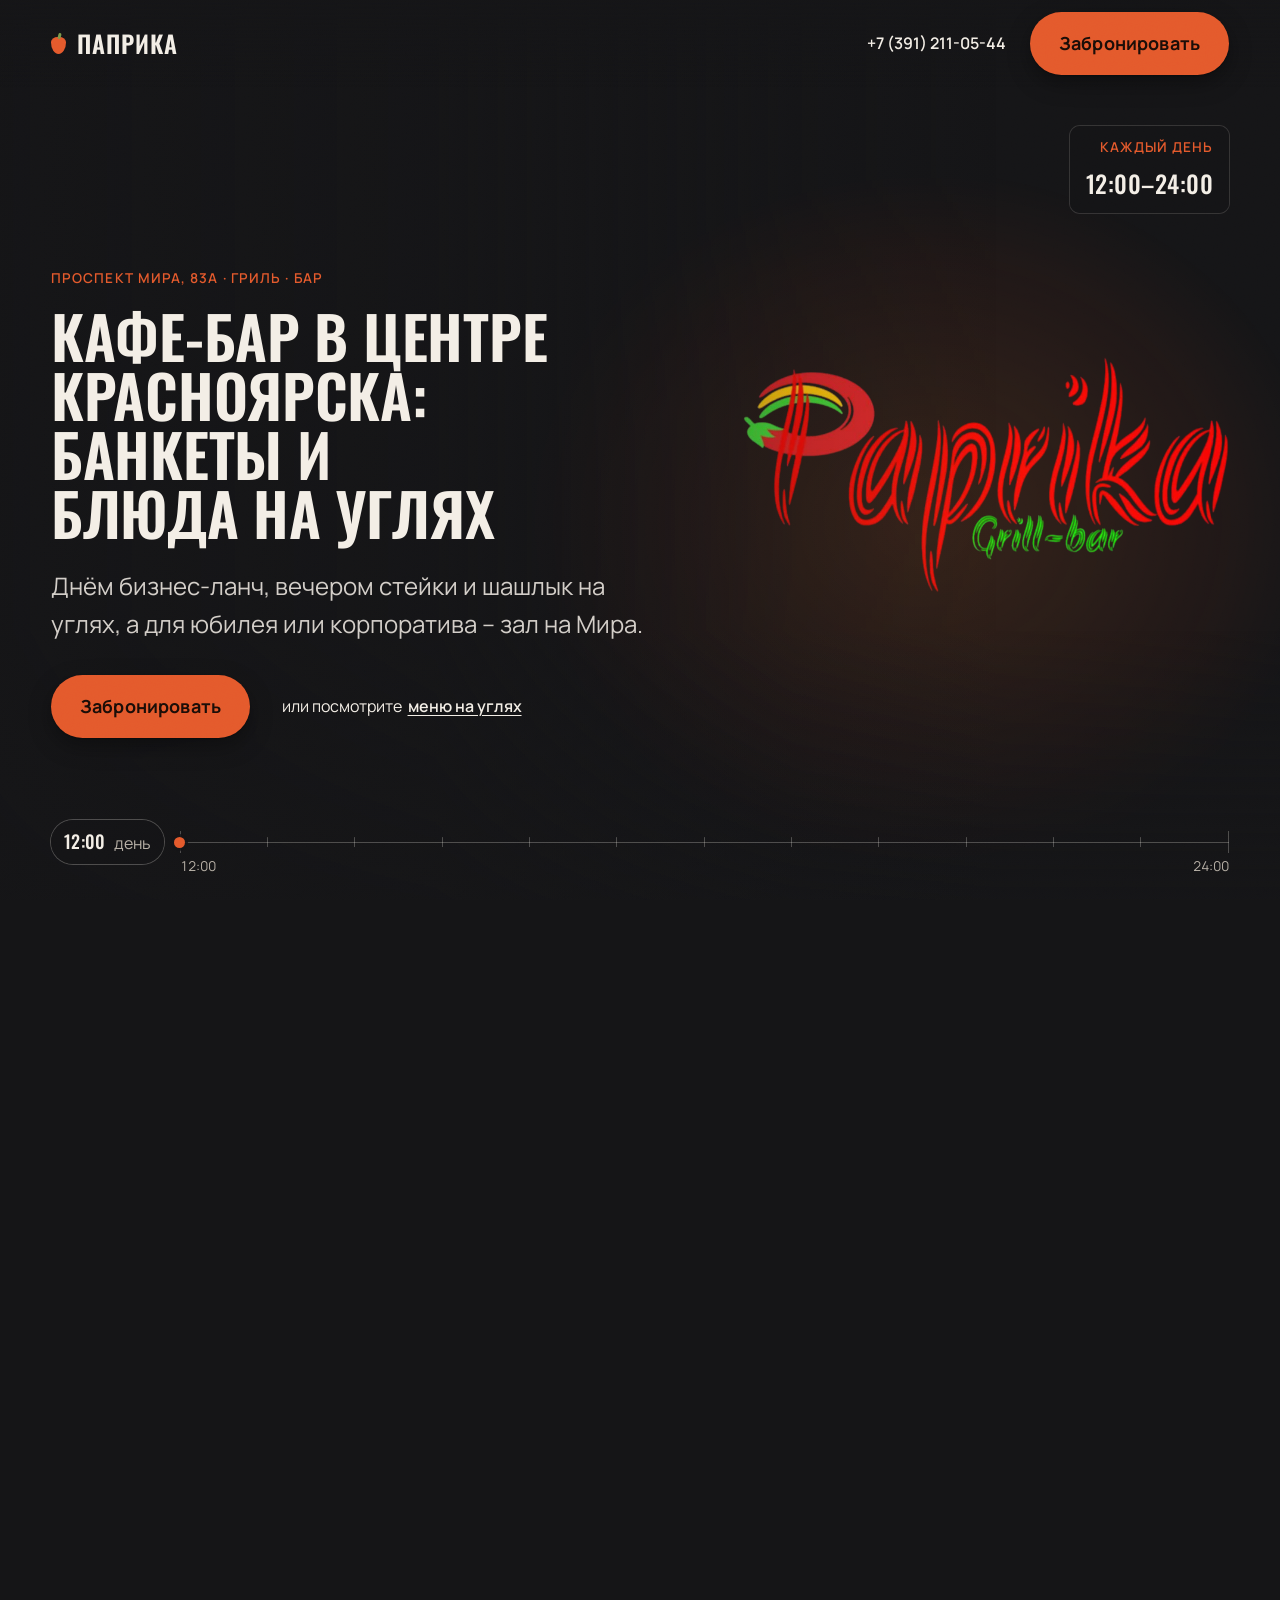
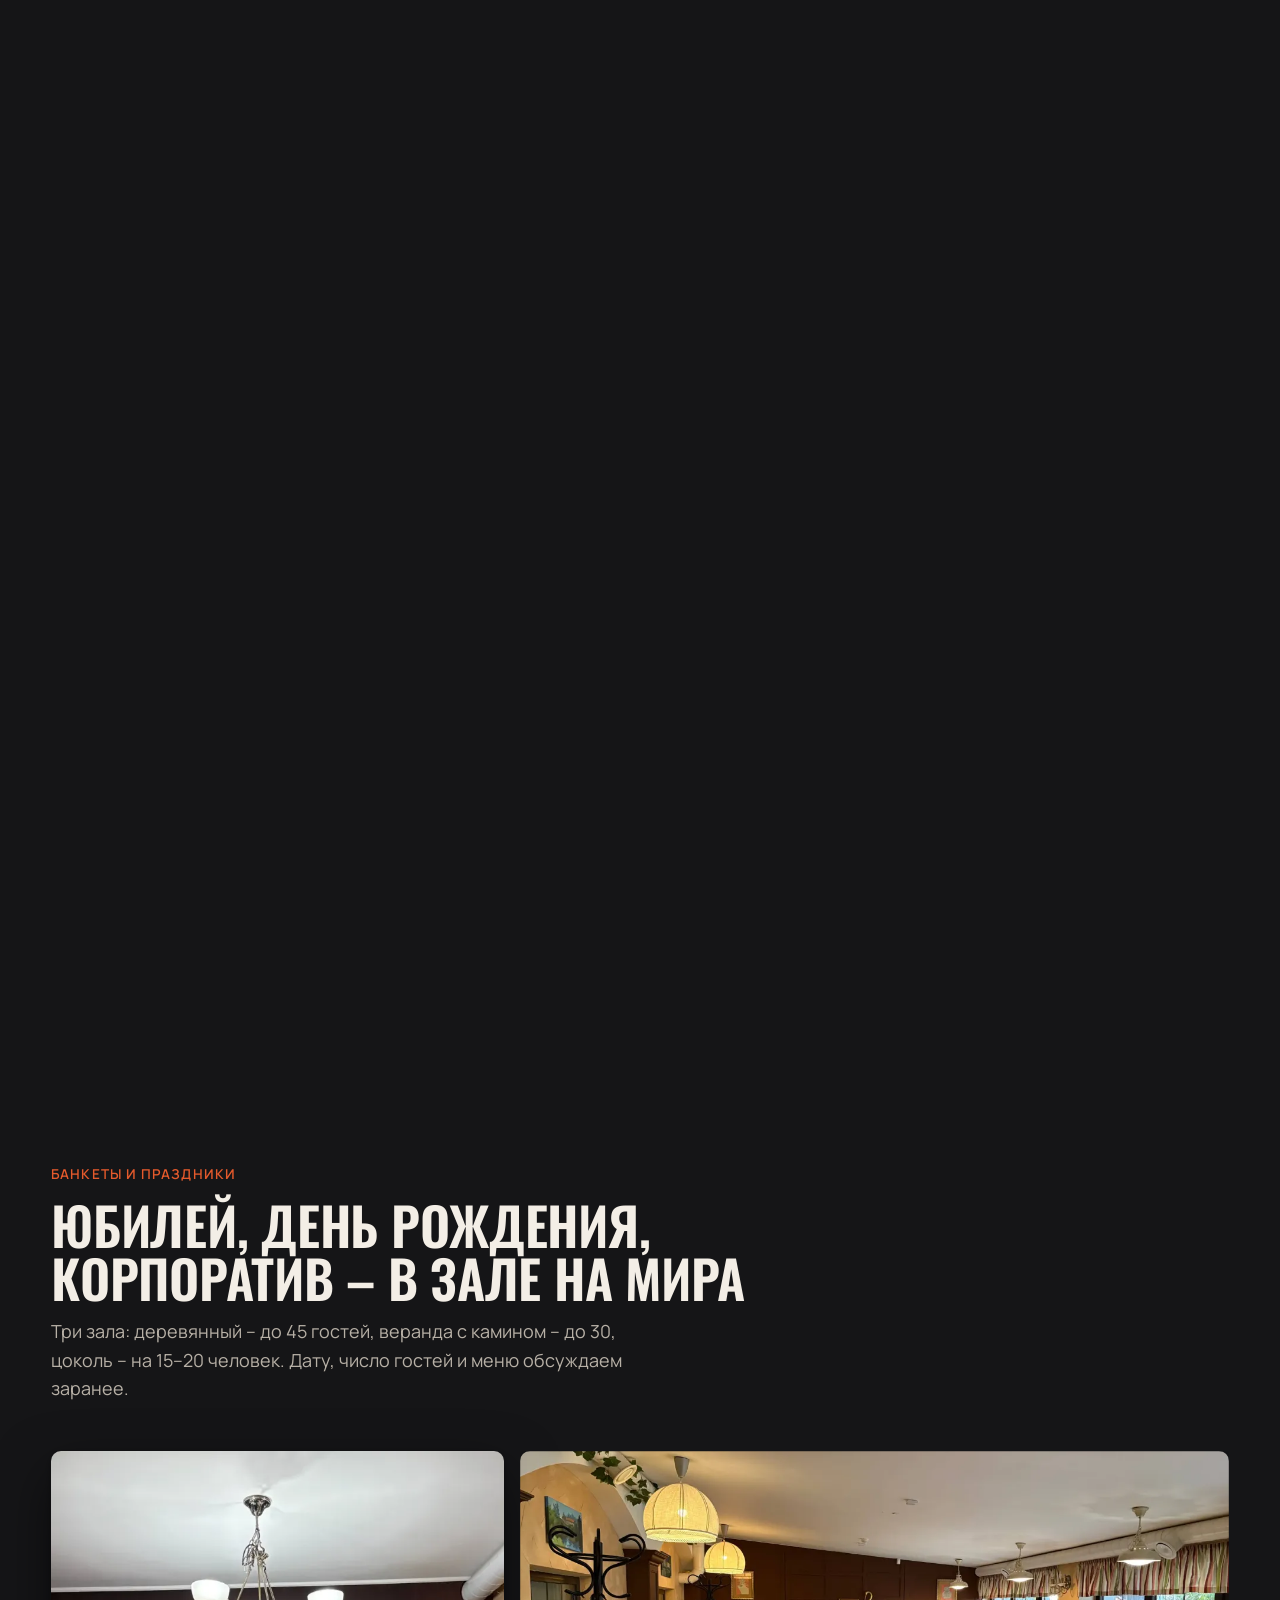
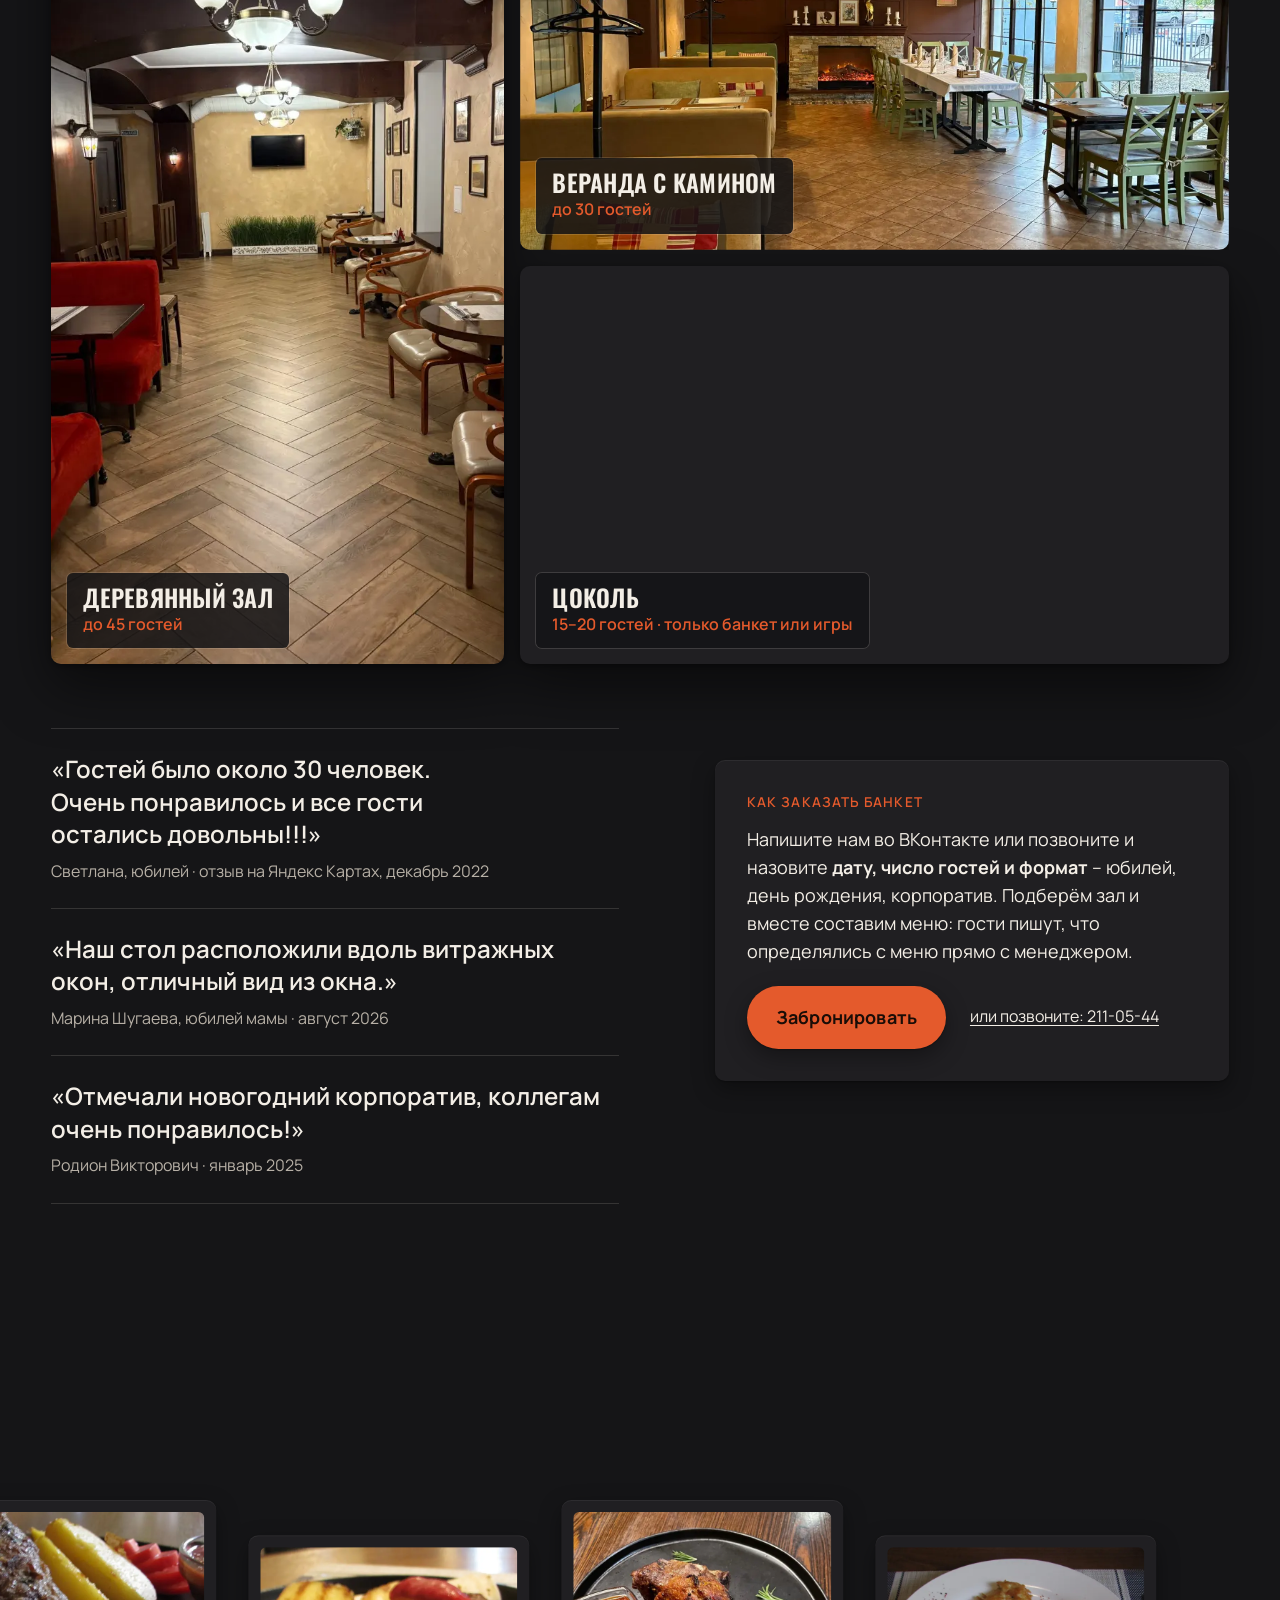
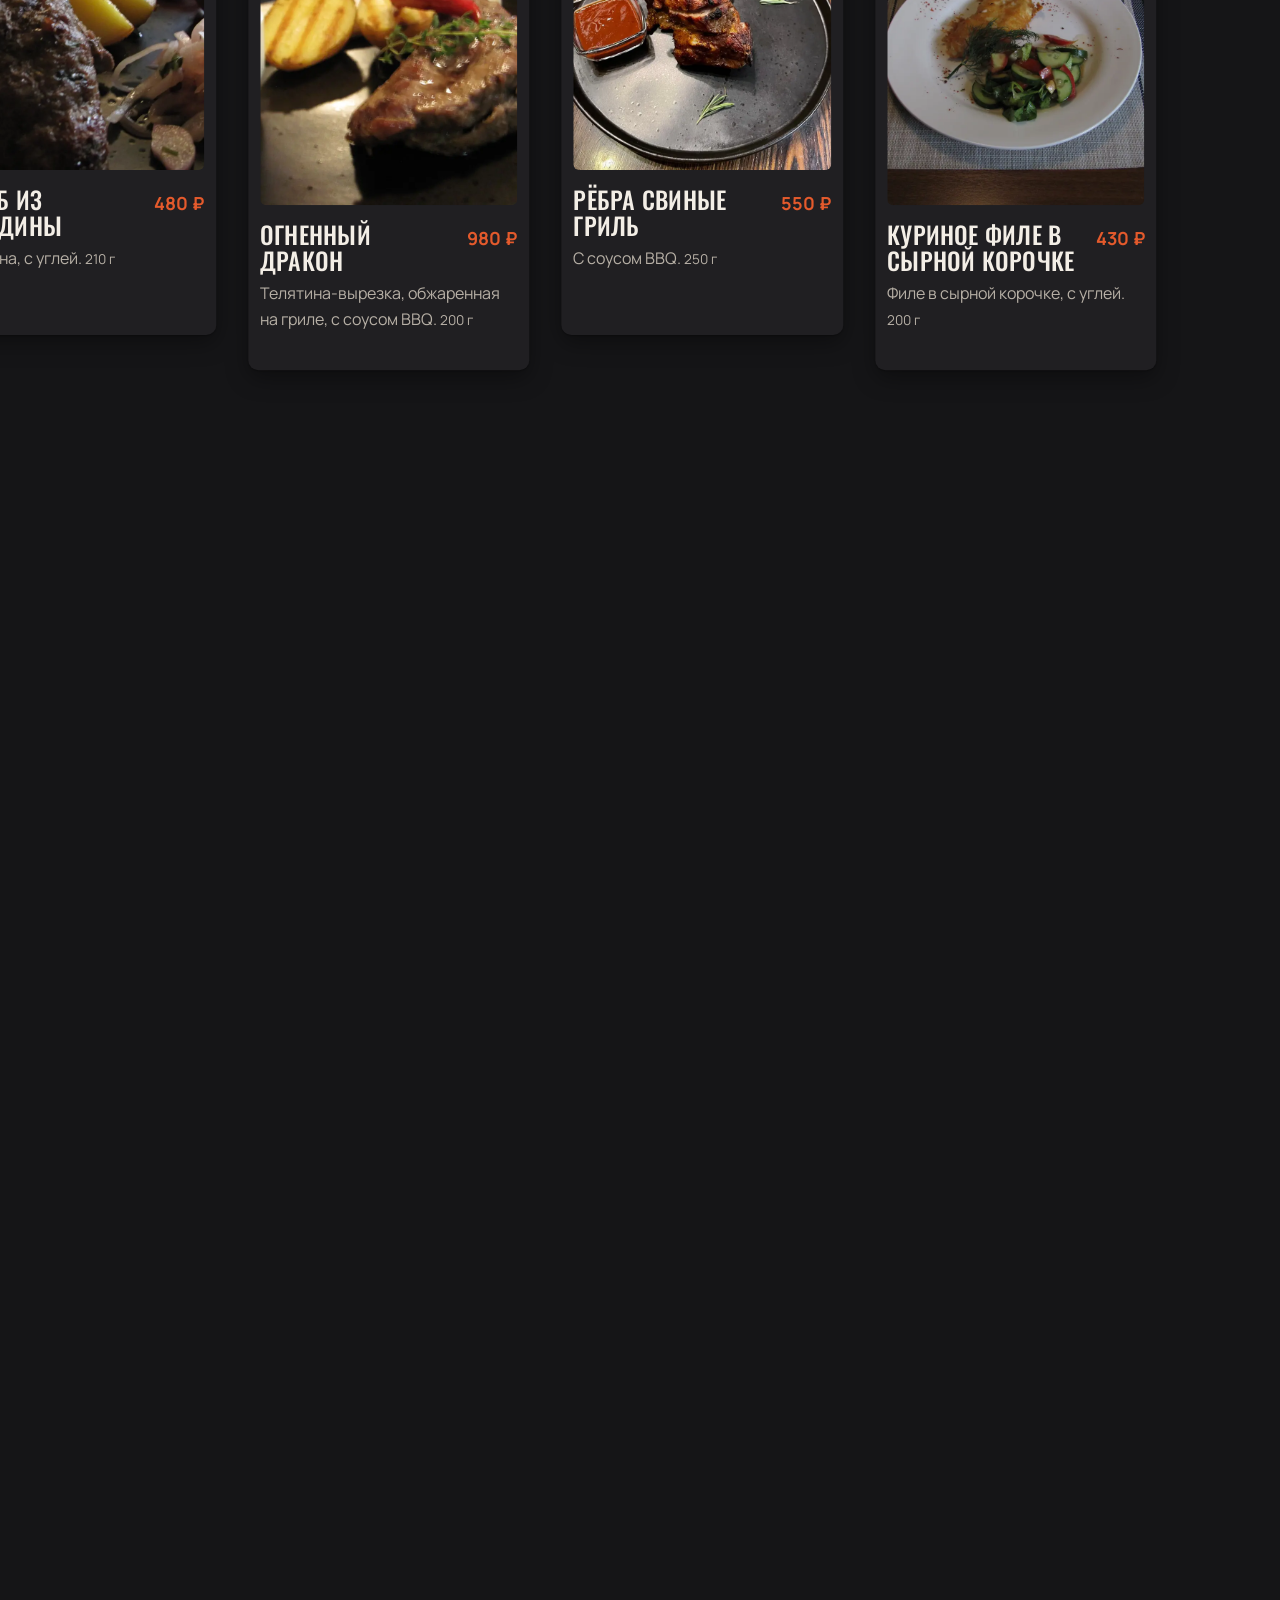
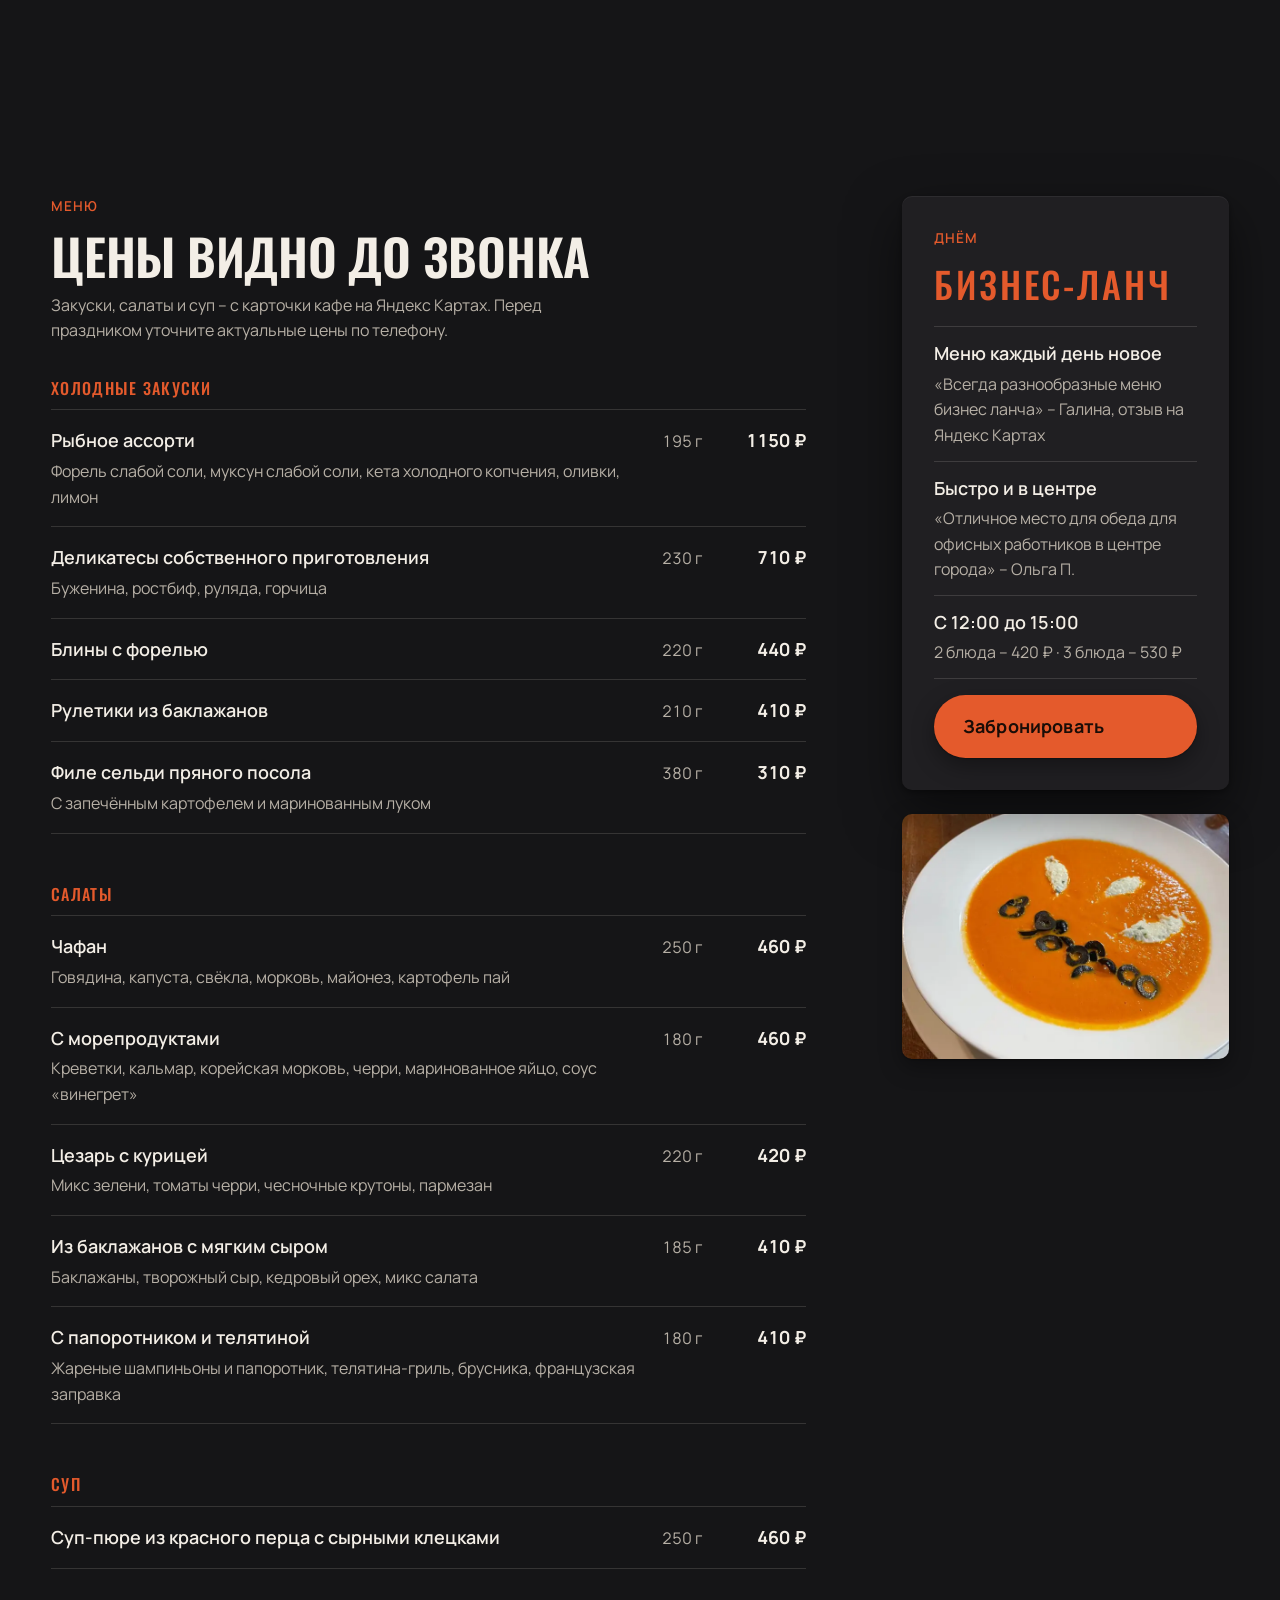
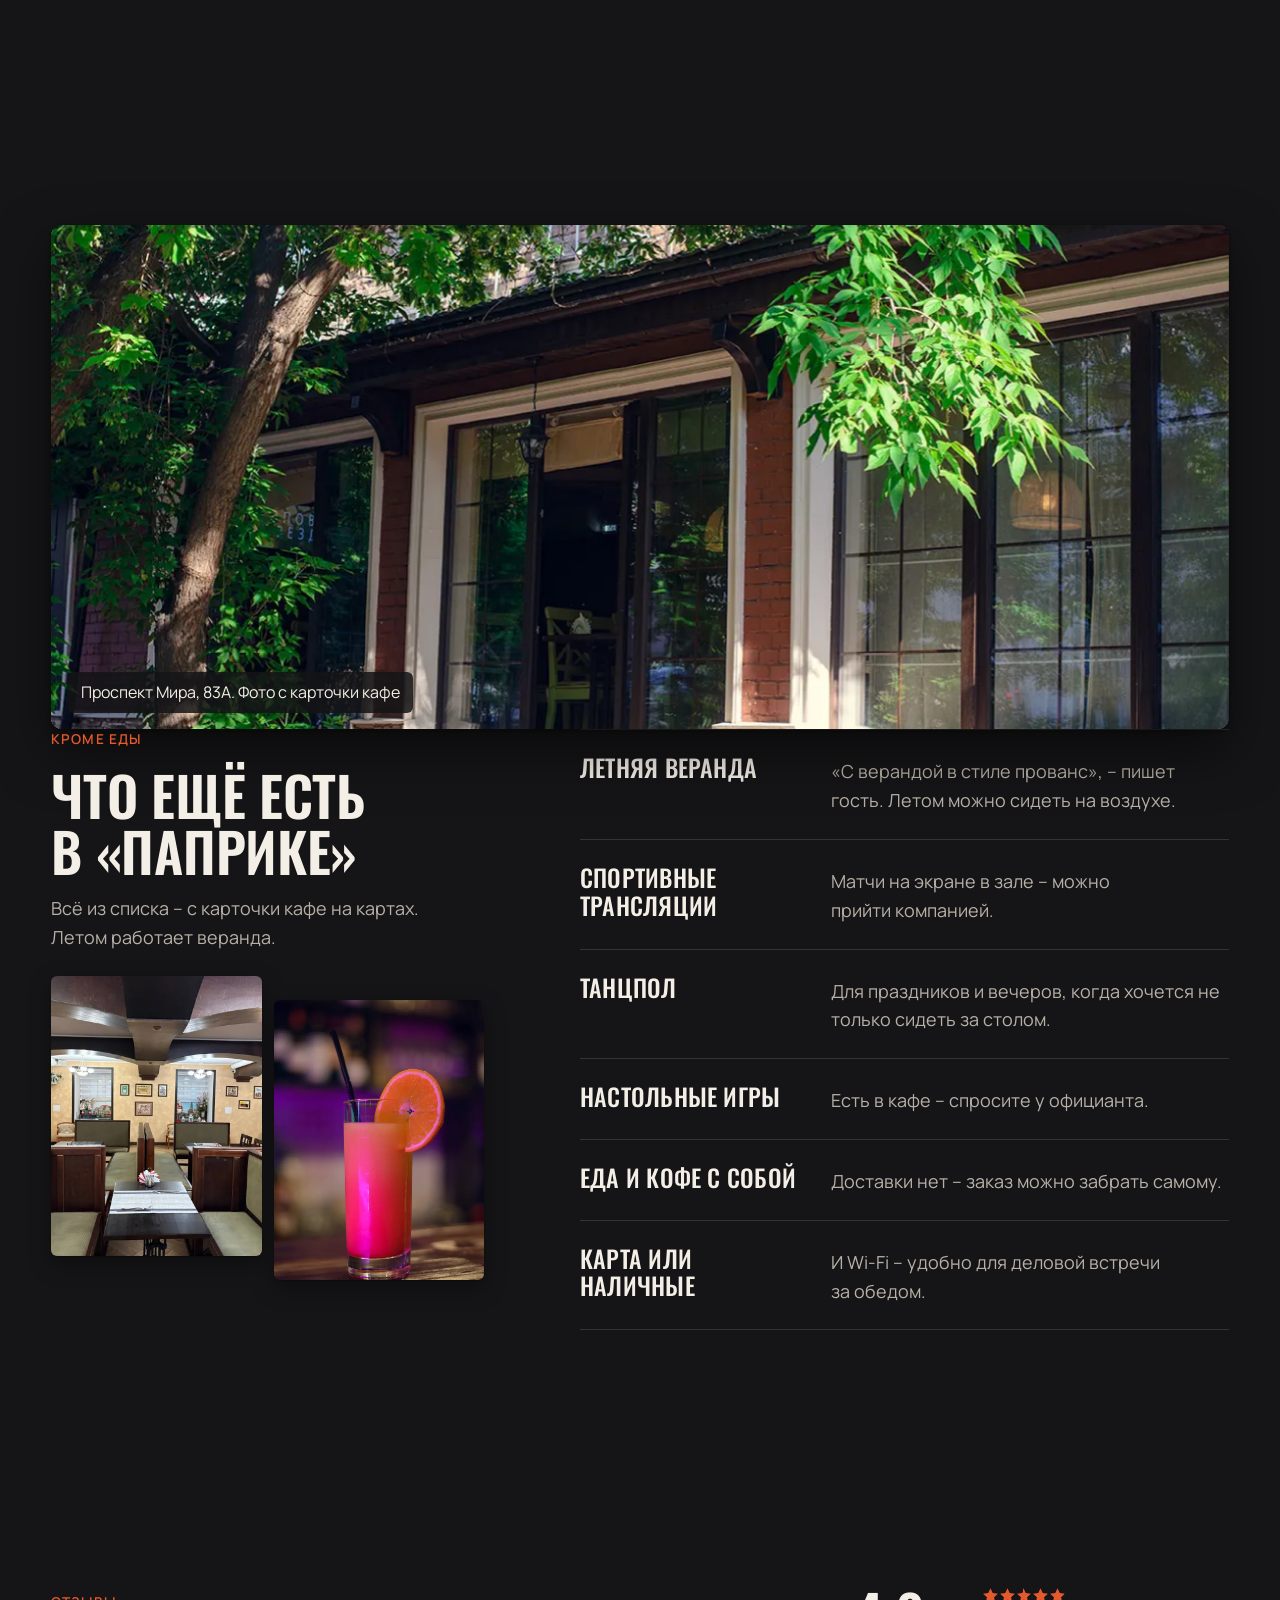
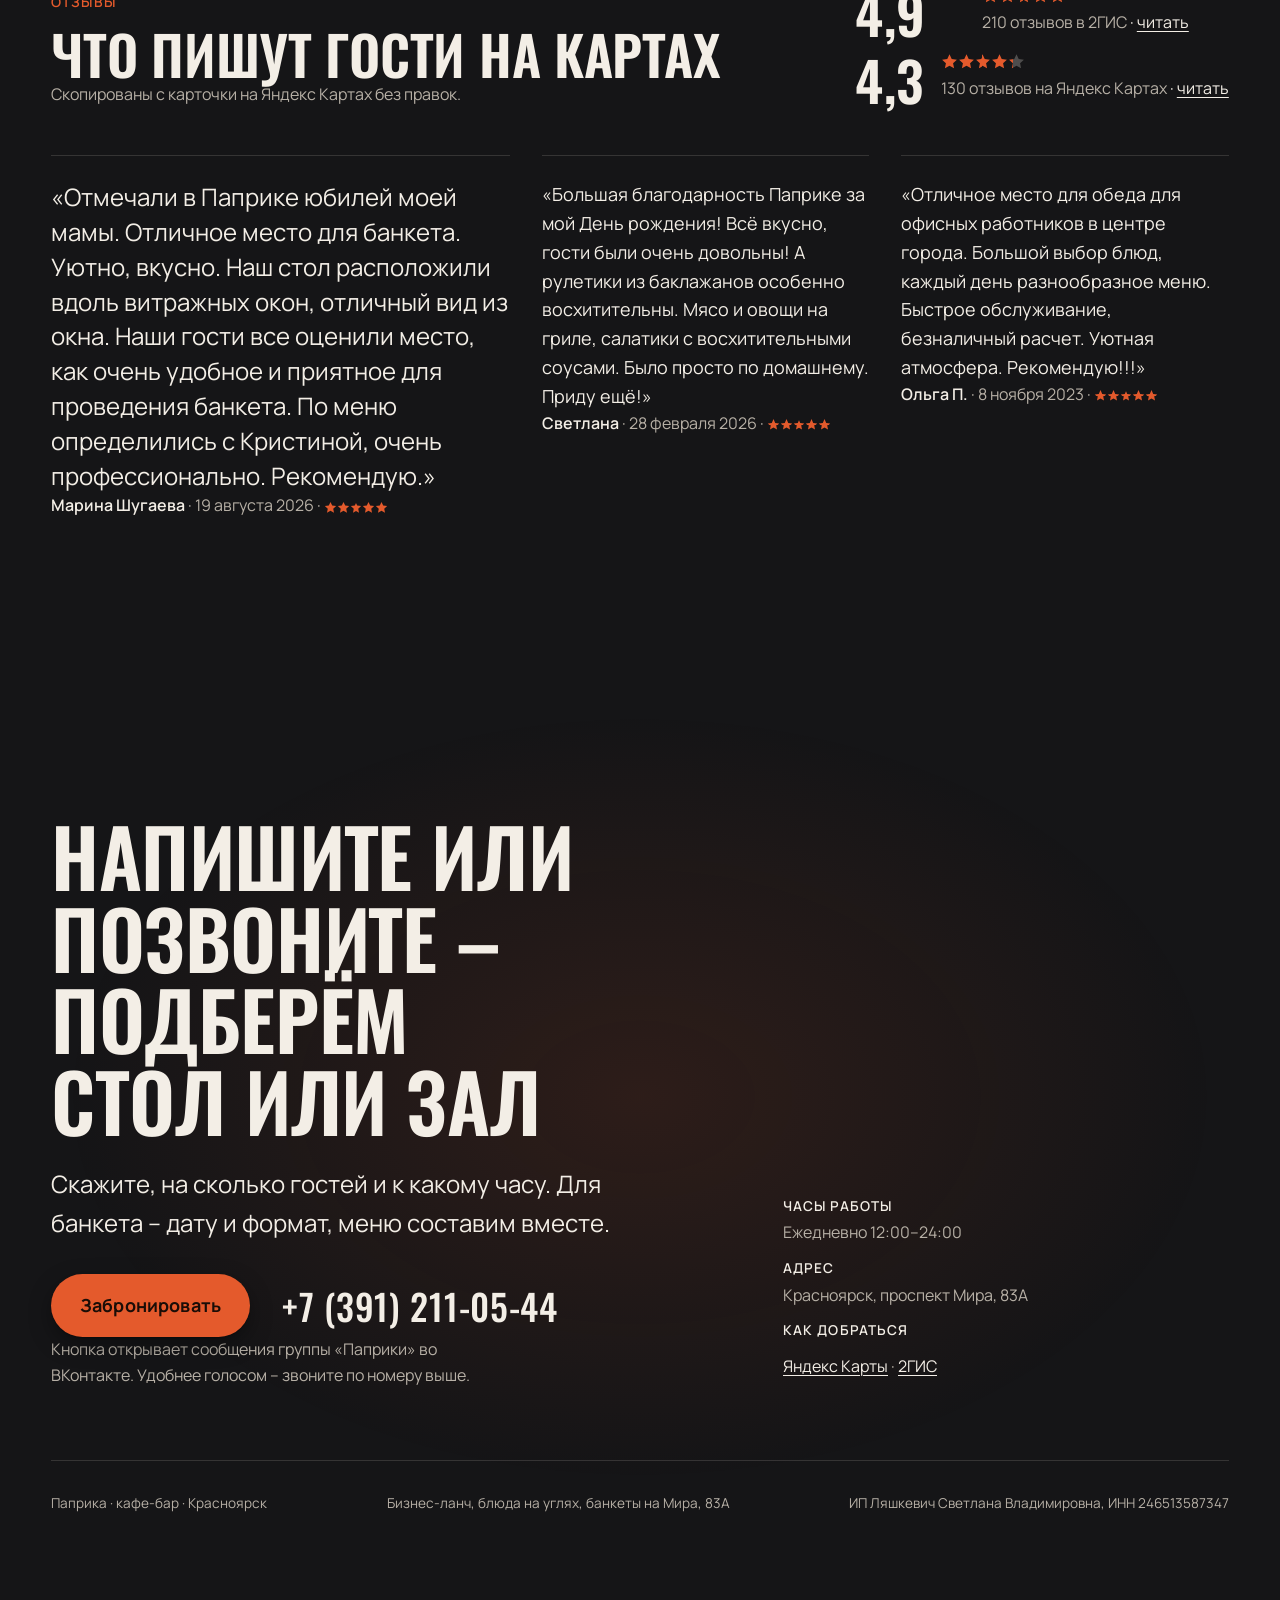
==== commit 39163e9a: "Новая картинка превью ссылки" ====
--- a/index.html
+++ b/index.html
@@ -9,9 +9,10 @@
 <meta property="og:type" content="website">
 <meta property="og:locale" content="ru_RU">
 <meta property="og:site_name" content="Паприка">
-<meta property="og:title" content="Паприка – кафе-бар в центре Красноярска: банкеты и блюда на углях">
-<meta property="og:description" content="Проспект Мира, 83А. Бизнес-ланч, стейки и шашлык на углях, зал для праздников. Ежедневно 12:00–24:00.">
-<meta property="og:image" content="assets/og.jpg">
+<meta property="og:title" content="Паприка – кафе-бар на Мира, 83А: банкеты на 15–45 гостей">
+<meta property="og:description" content="Три зала, блюда на углях, бизнес-ланч с 12 до 15. Меню с ценами и бронь. Каждый день 12:00–24:00.">
+<meta property="og:image" content="https://lshumilov.github.io/paprika-demo/assets/og-2.jpg">
+<meta property="og:url" content="https://lshumilov.github.io/paprika-demo/">
 <meta property="og:image:width" content="1200">
 <meta property="og:image:height" content="630">
 <meta name="twitter:card" content="summary_large_image">
@@ -22,7 +23,7 @@
 <link rel="icon" href="data:image/svg+xml,%3Csvg xmlns=%27http://www.w3.org/2000/svg%27 viewBox=%270 0 32 32%27%3E%3Cpath d=%27M16 4c1 2 3 3 3 5%27 stroke=%27%23e45a2c%27 stroke-width=%273%27 fill=%27none%27 stroke-linecap=%27round%27/%3E%3Cpath d=%27M8 12c0-2 3-3 8-3s8 1 8 3c0 9-4 16-8 16s-8-7-8-16z%27 fill=%27%23e45a2c%27/%3E%3C/svg%3E">
 <link rel="stylesheet" href="vibe.css">
 <script type="application/ld+json">
-{"@context":"https://schema.org","@type":"Restaurant","name":"Паприка","description":"Кафе-бар: бизнес-ланч, блюда на углях, банкеты.","image":"assets/og.jpg","telephone":"+7 391 211-05-44","openingHours":"Mo-Su 12:00-24:00","servesCuisine":"Гриль","address":{"@type":"PostalAddress","streetAddress":"проспект Мира, 83А","addressLocality":"Красноярск","addressCountry":"RU"},"sameAs":["https://vk.com/24paprika","https://yandex.ru/maps/org/paprika/222144430057/","https://2gis.ru/krasnoyarsk/firm/70000001033054263"]}
+{"@context":"https://schema.org","@type":"Restaurant","name":"Паприка","description":"Кафе-бар: бизнес-ланч, блюда на углях, банкеты.","image":"assets/og-2.jpg","telephone":"+7 391 211-05-44","openingHours":"Mo-Su 12:00-24:00","servesCuisine":"Гриль","address":{"@type":"PostalAddress","streetAddress":"проспект Мира, 83А","addressLocality":"Красноярск","addressCountry":"RU"},"sameAs":["https://vk.com/24paprika","https://yandex.ru/maps/org/paprika/222144430057/","https://2gis.ru/krasnoyarsk/firm/70000001033054263"]}
 </script>
 <style>
   /* ---- тема: «уголь + паприка», шесть цветов, два шрифта ---------------- */
@@ -599,7 +600,7 @@
       <div data-v-stage>
         <div class="close" data-v-spotlight>
           <div class="close__inner">
-            <div data-v-cue="0.04">
+            <div data-v-cue="0 1 0 0">
               <h2 class="v-display v-display--lg">Напишите или позвоните&nbsp;– подберём стол или зал</h2>
               <p class="v-lede">Скажите, на сколько гостей и к какому часу. Для банкета – дату и формат, меню составим вместе.</p>
               <div class="close__cta">
@@ -608,7 +609,7 @@
               </div>
               <p class="close__hint">Кнопка открывает сообщения группы «Паприки» во ВКонтакте. Удобнее голосом – звоните по номеру выше.</p>
             </div>
-            <div class="close__meta" data-v-cue="0.1">
+            <div class="close__meta" data-v-cue="0 1 0 0">
               <span><b>Часы работы</b>Ежедневно 12:00–24:00</span>
               <span><b>Адрес</b>Красноярск, проспект Мира, 83А</span>
               <span><b>Как добраться</b><a href="https://yandex.ru/maps/org/paprika/222144430057/" target="_blank" rel="noopener">Яндекс Карты</a> · <a href="https://2gis.ru/krasnoyarsk/firm/70000001033054263" target="_blank" rel="noopener">2ГИС</a></span>
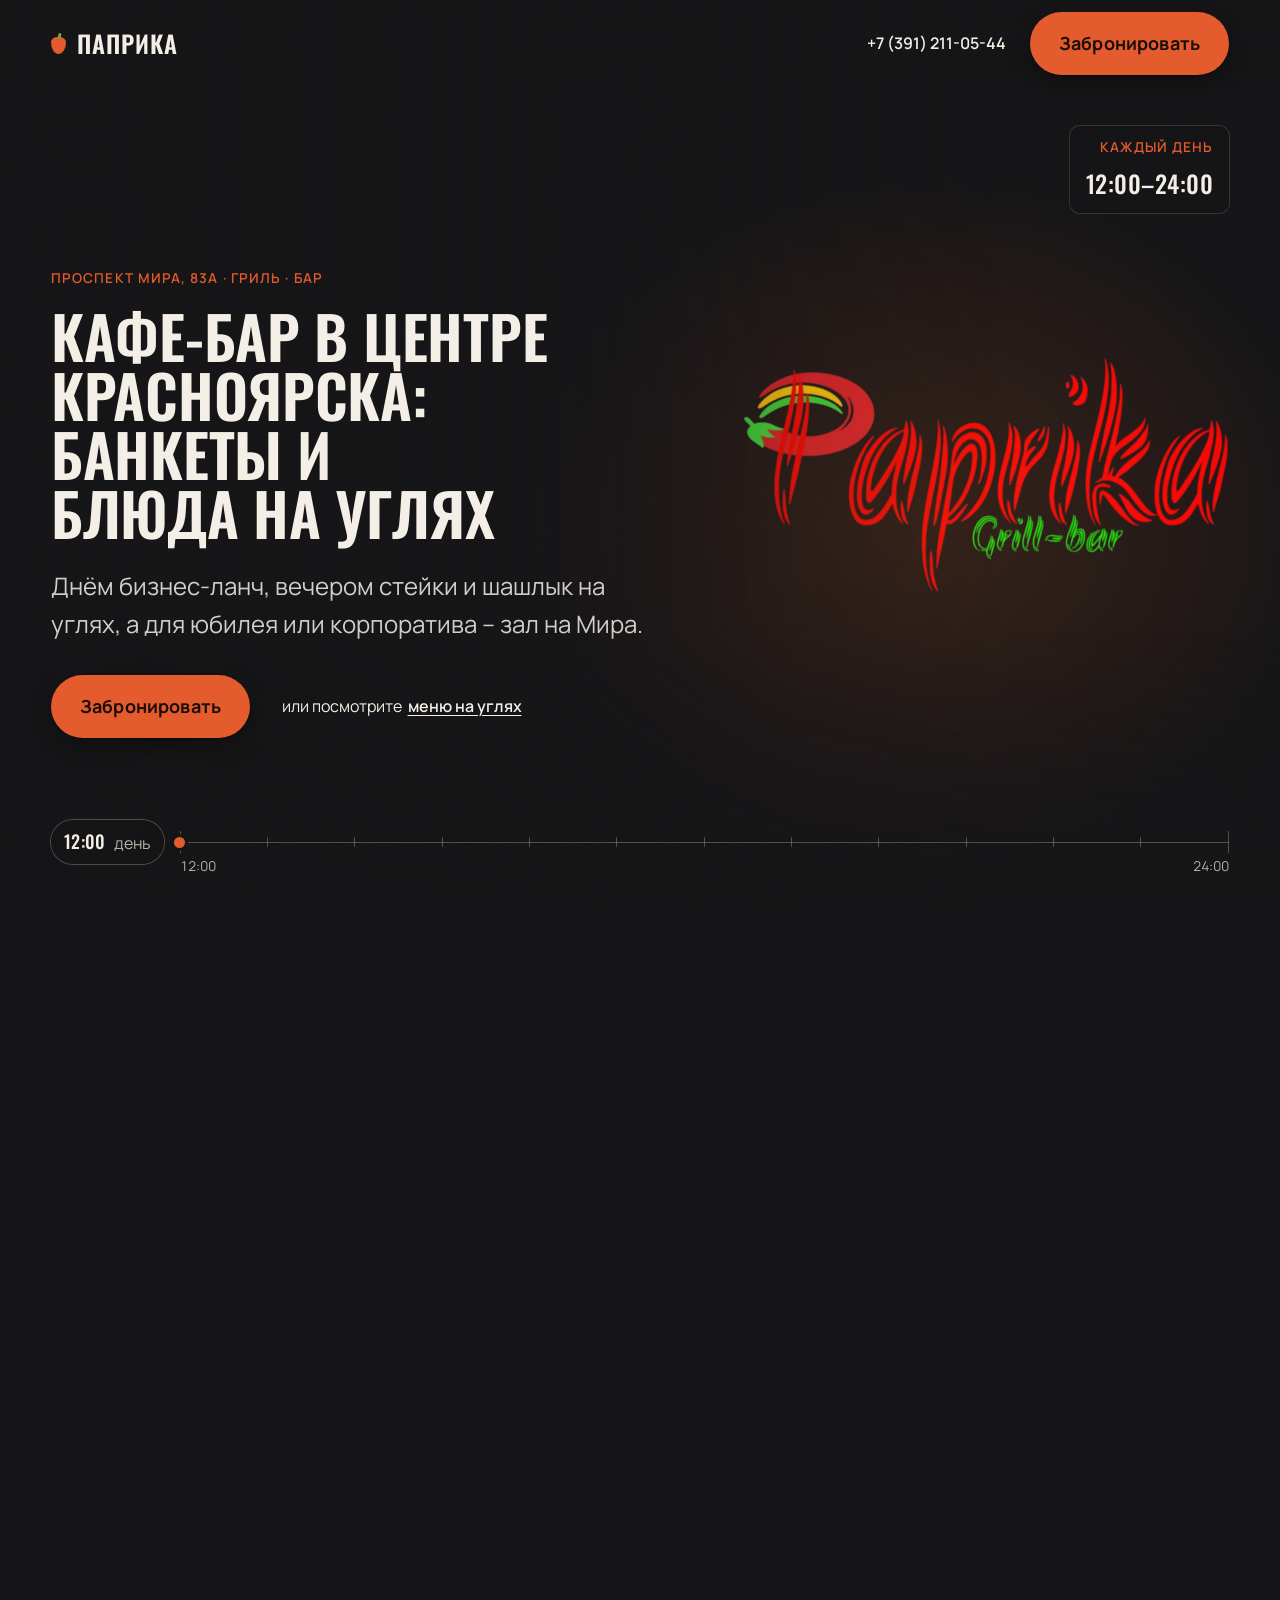
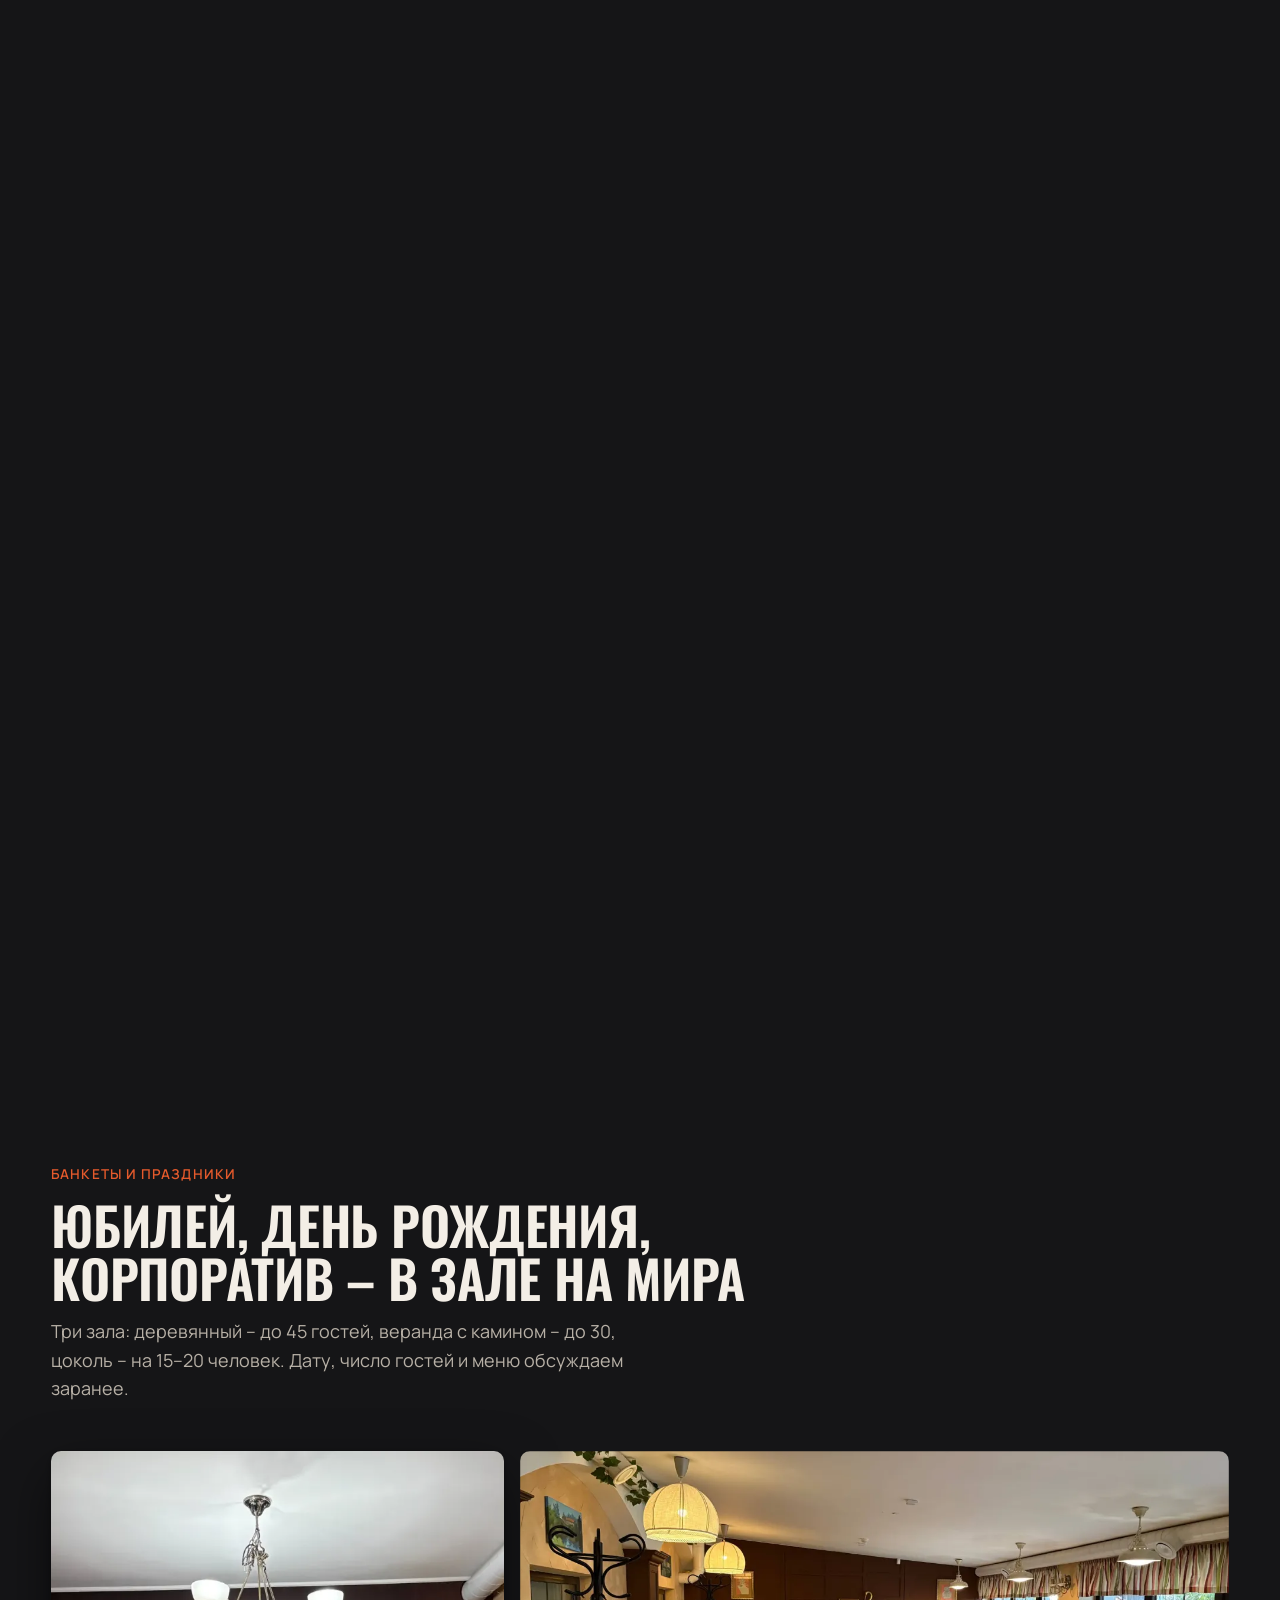
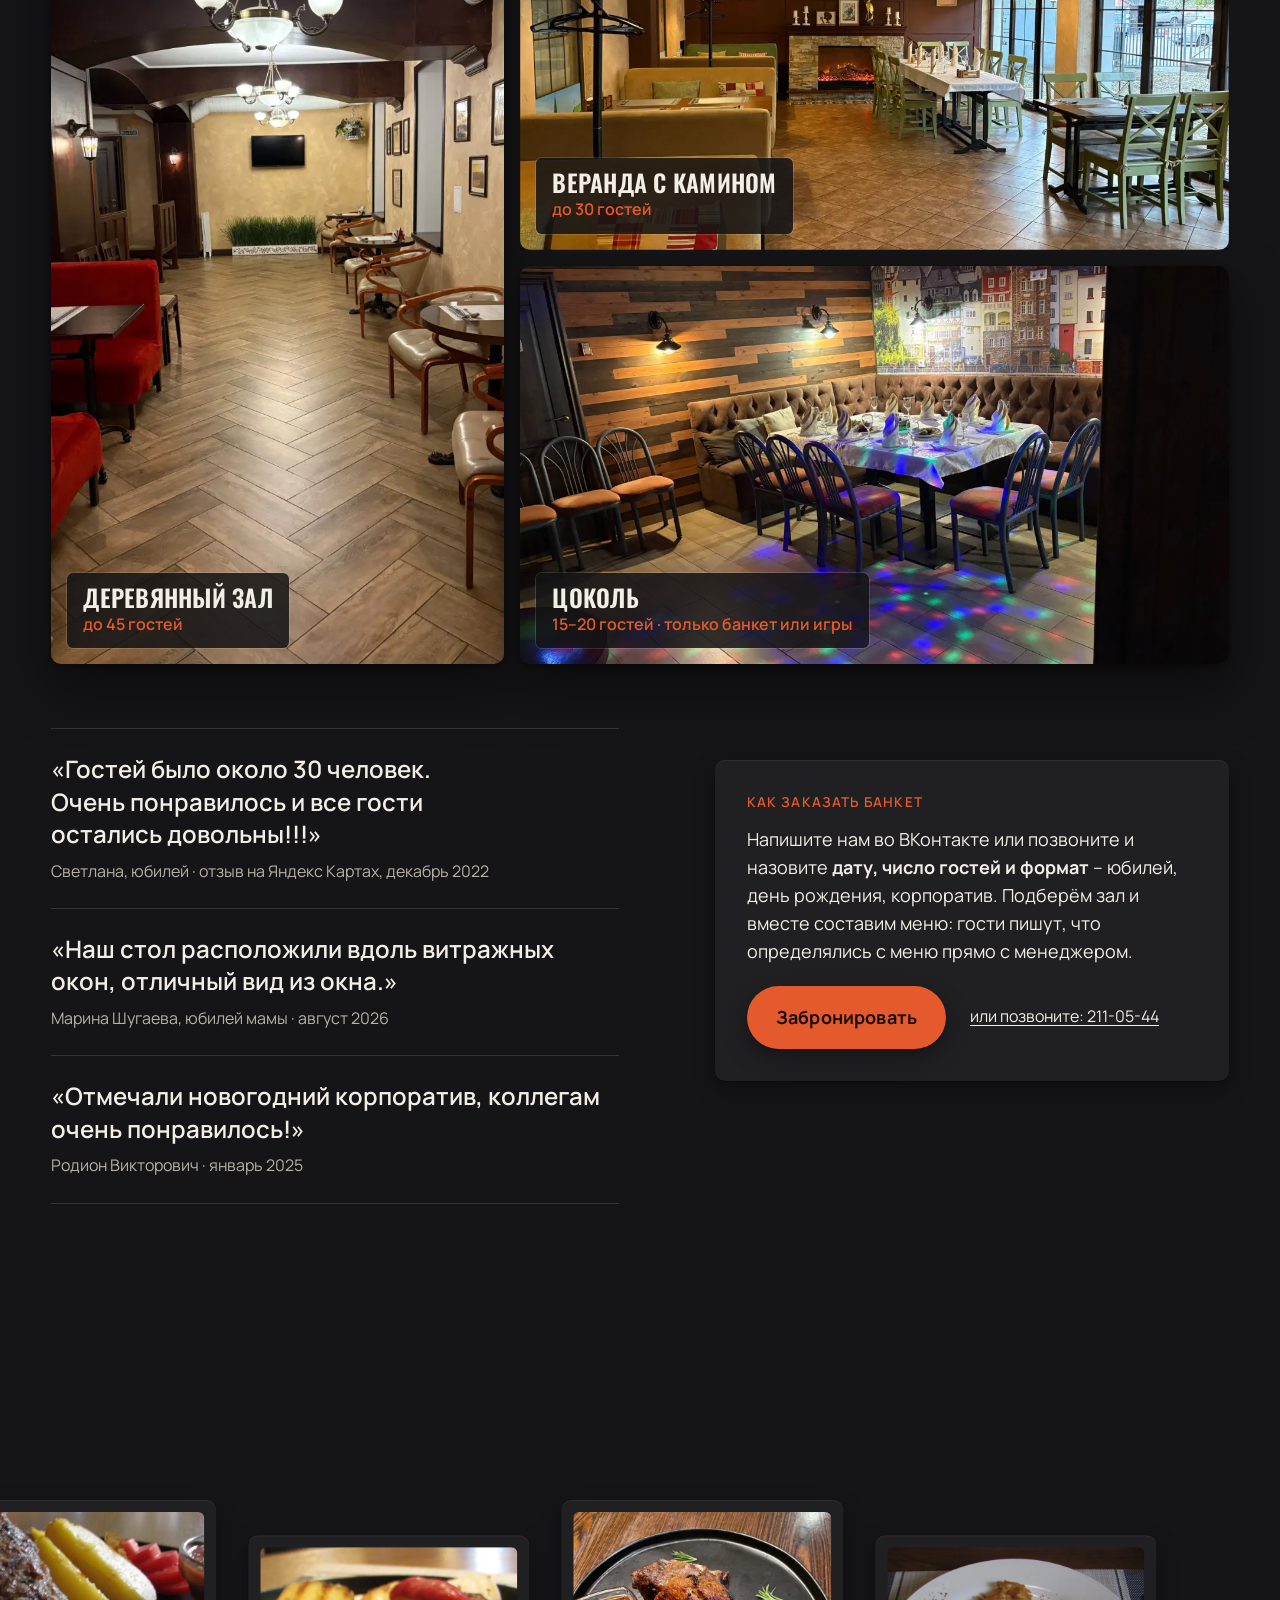
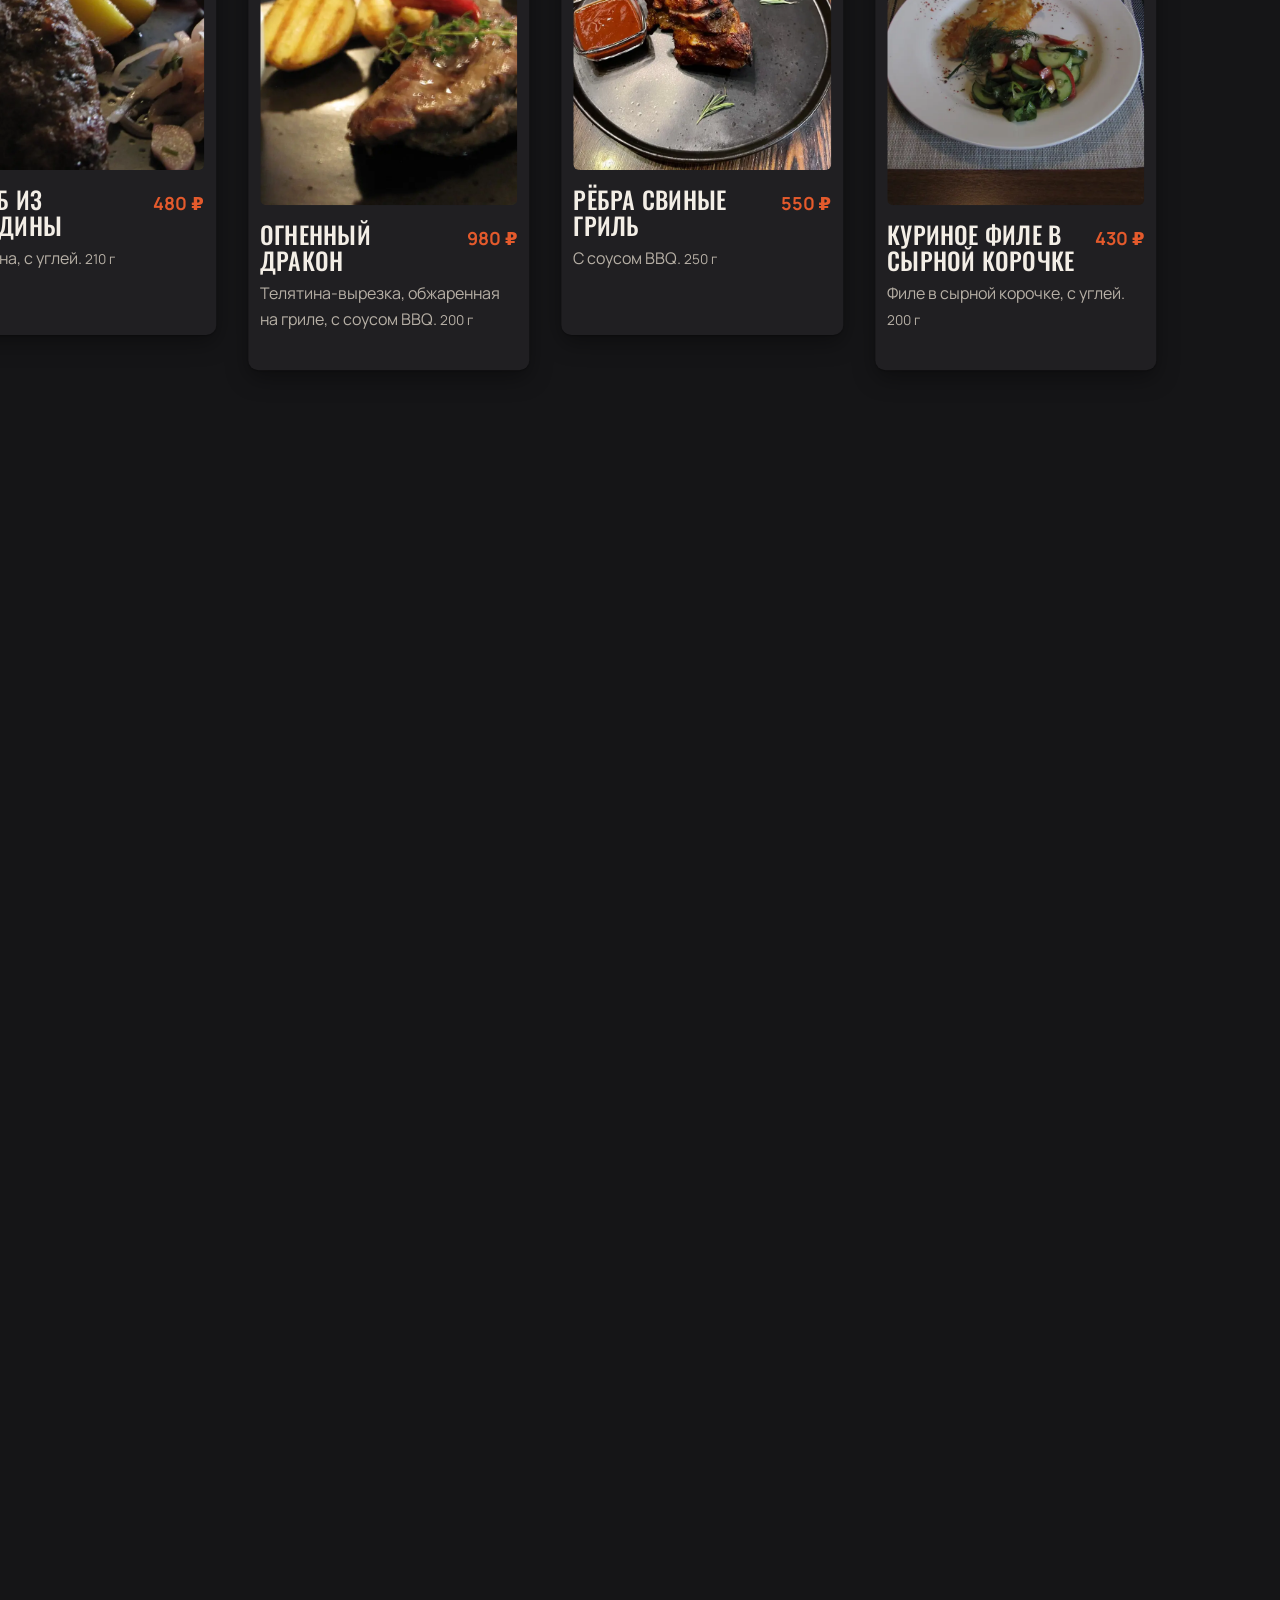
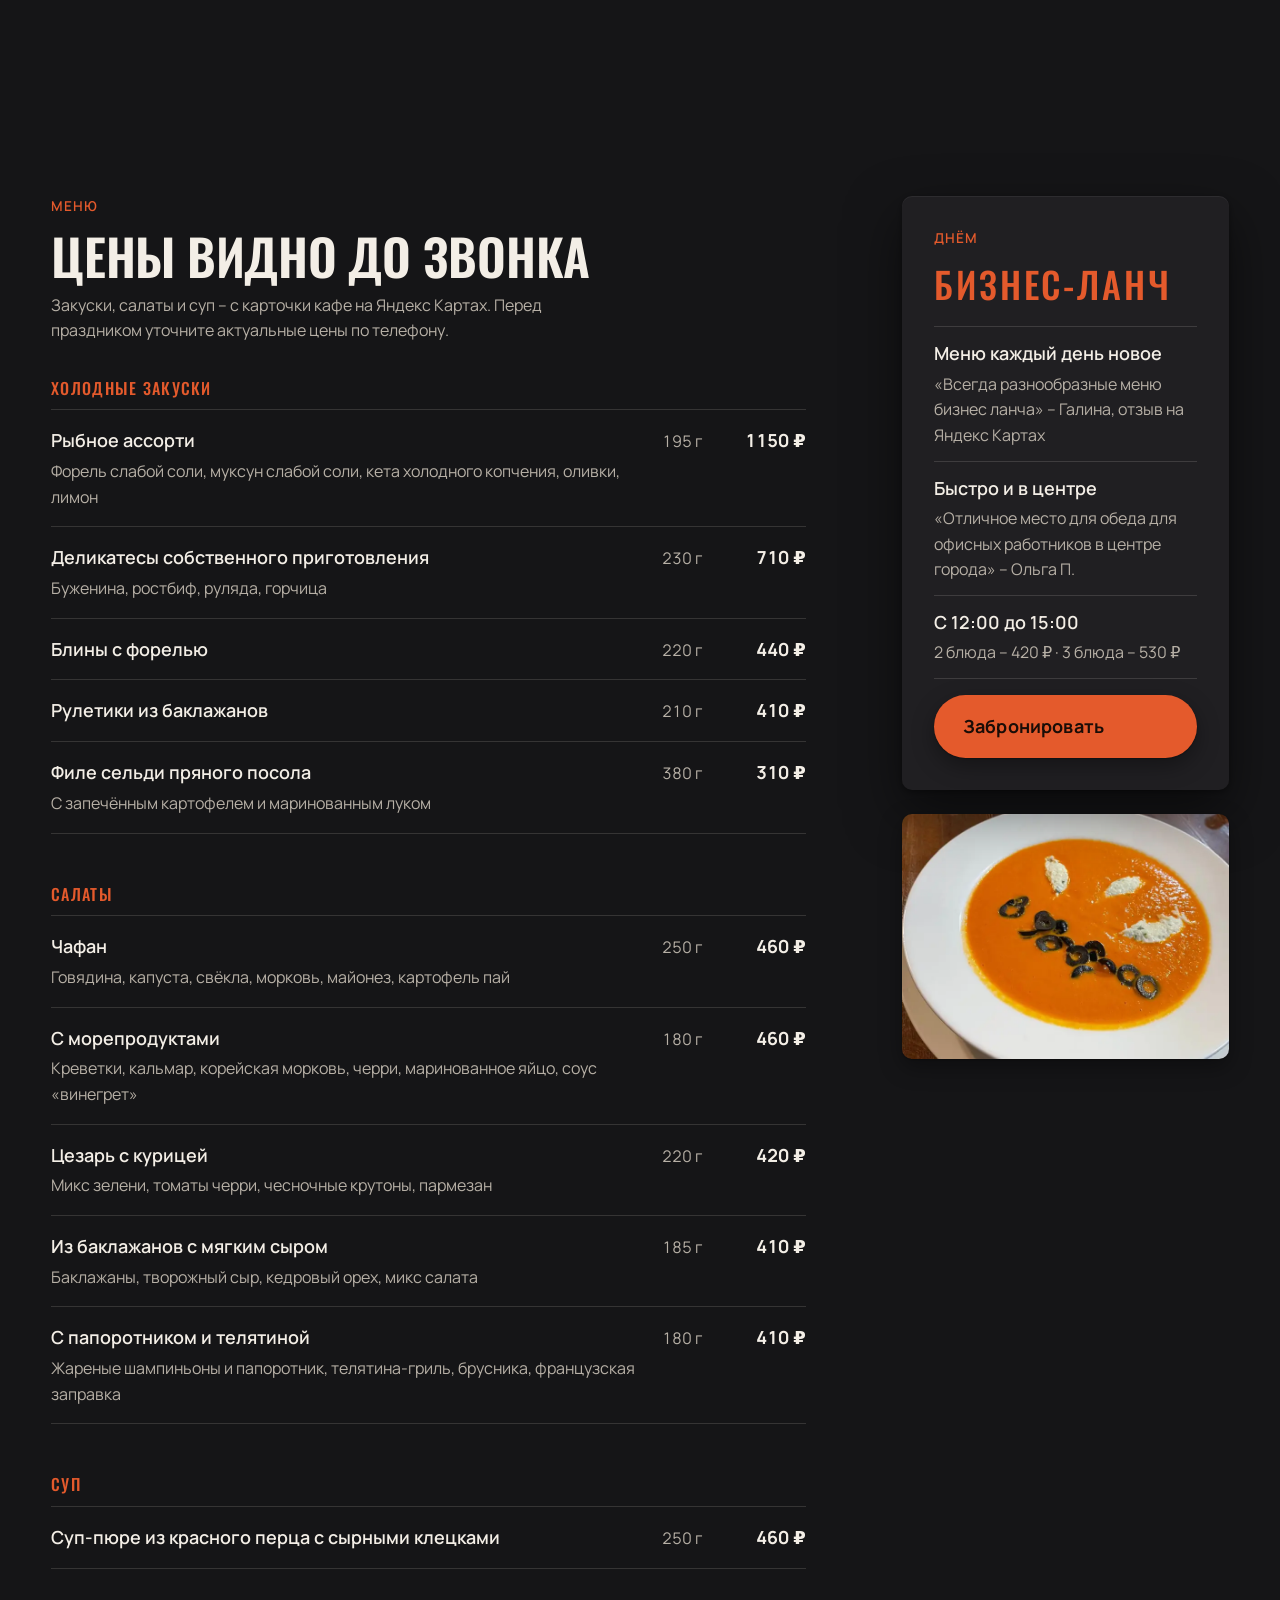
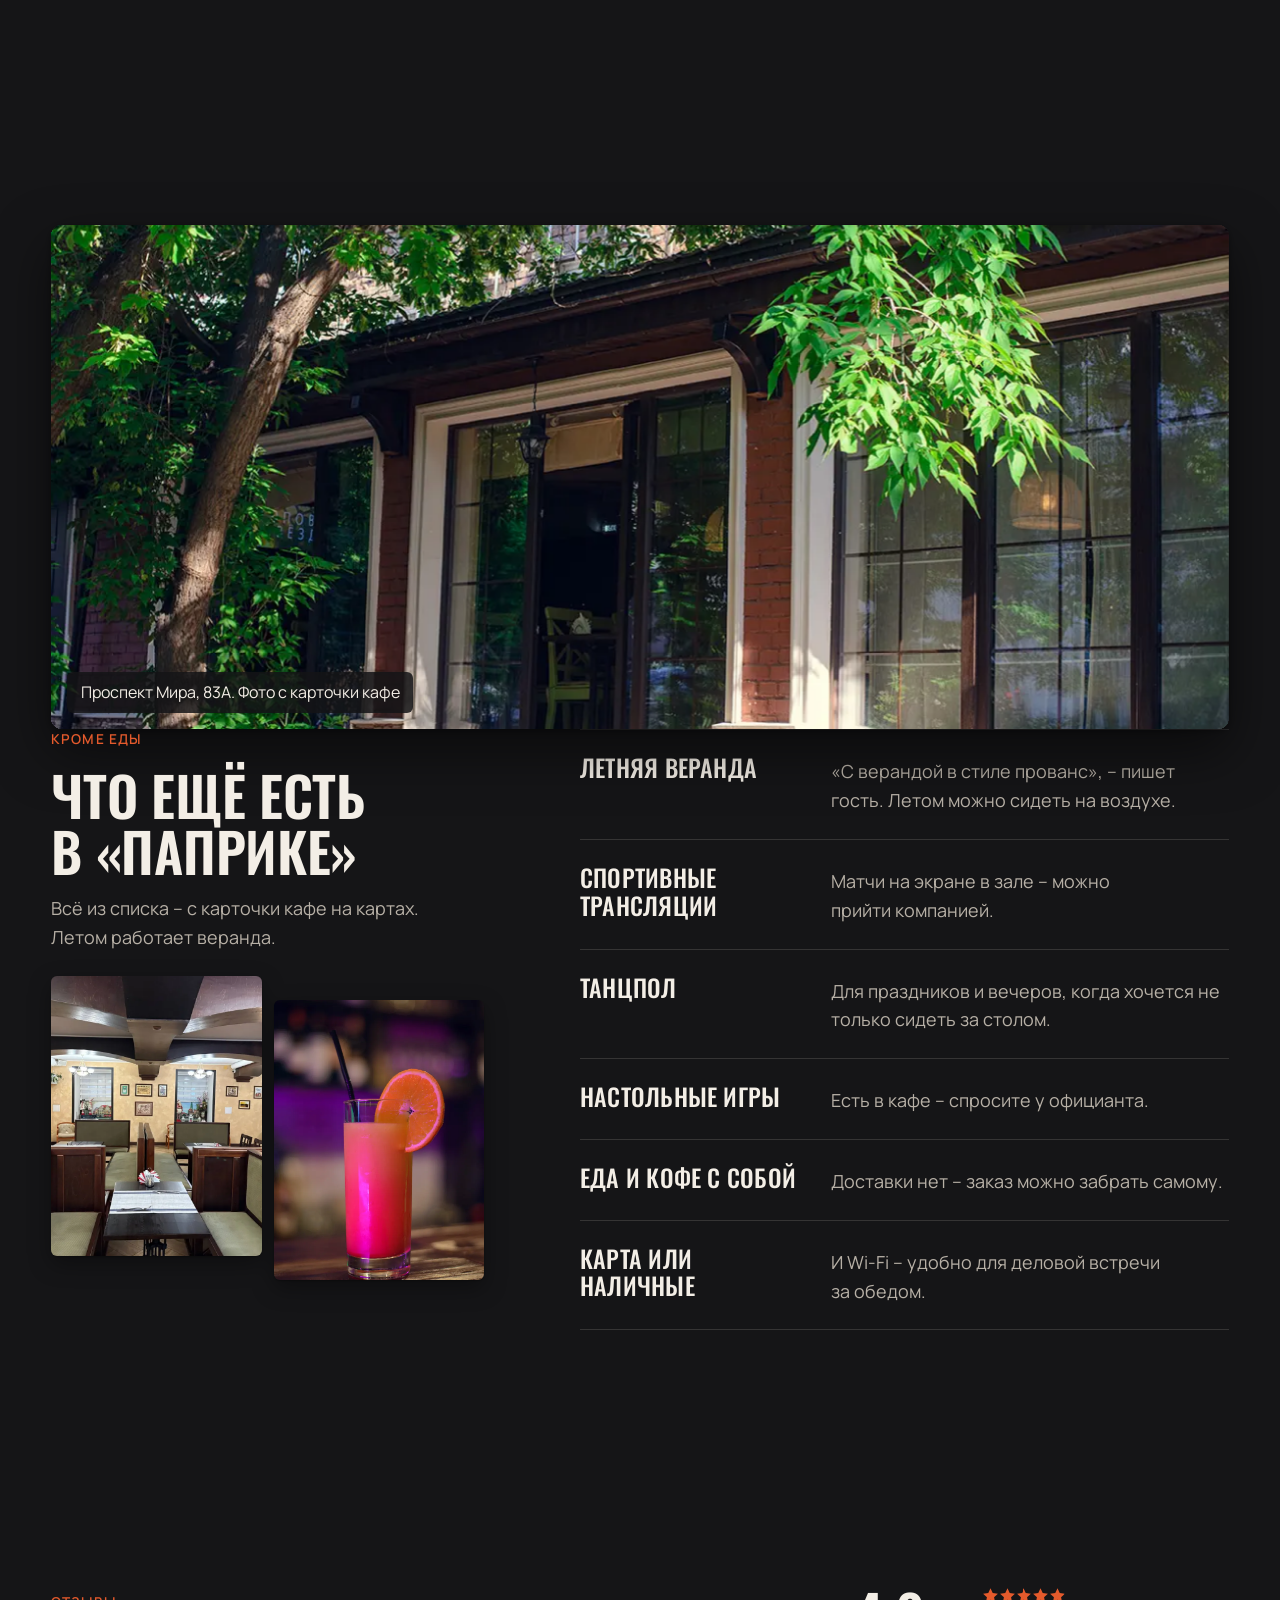
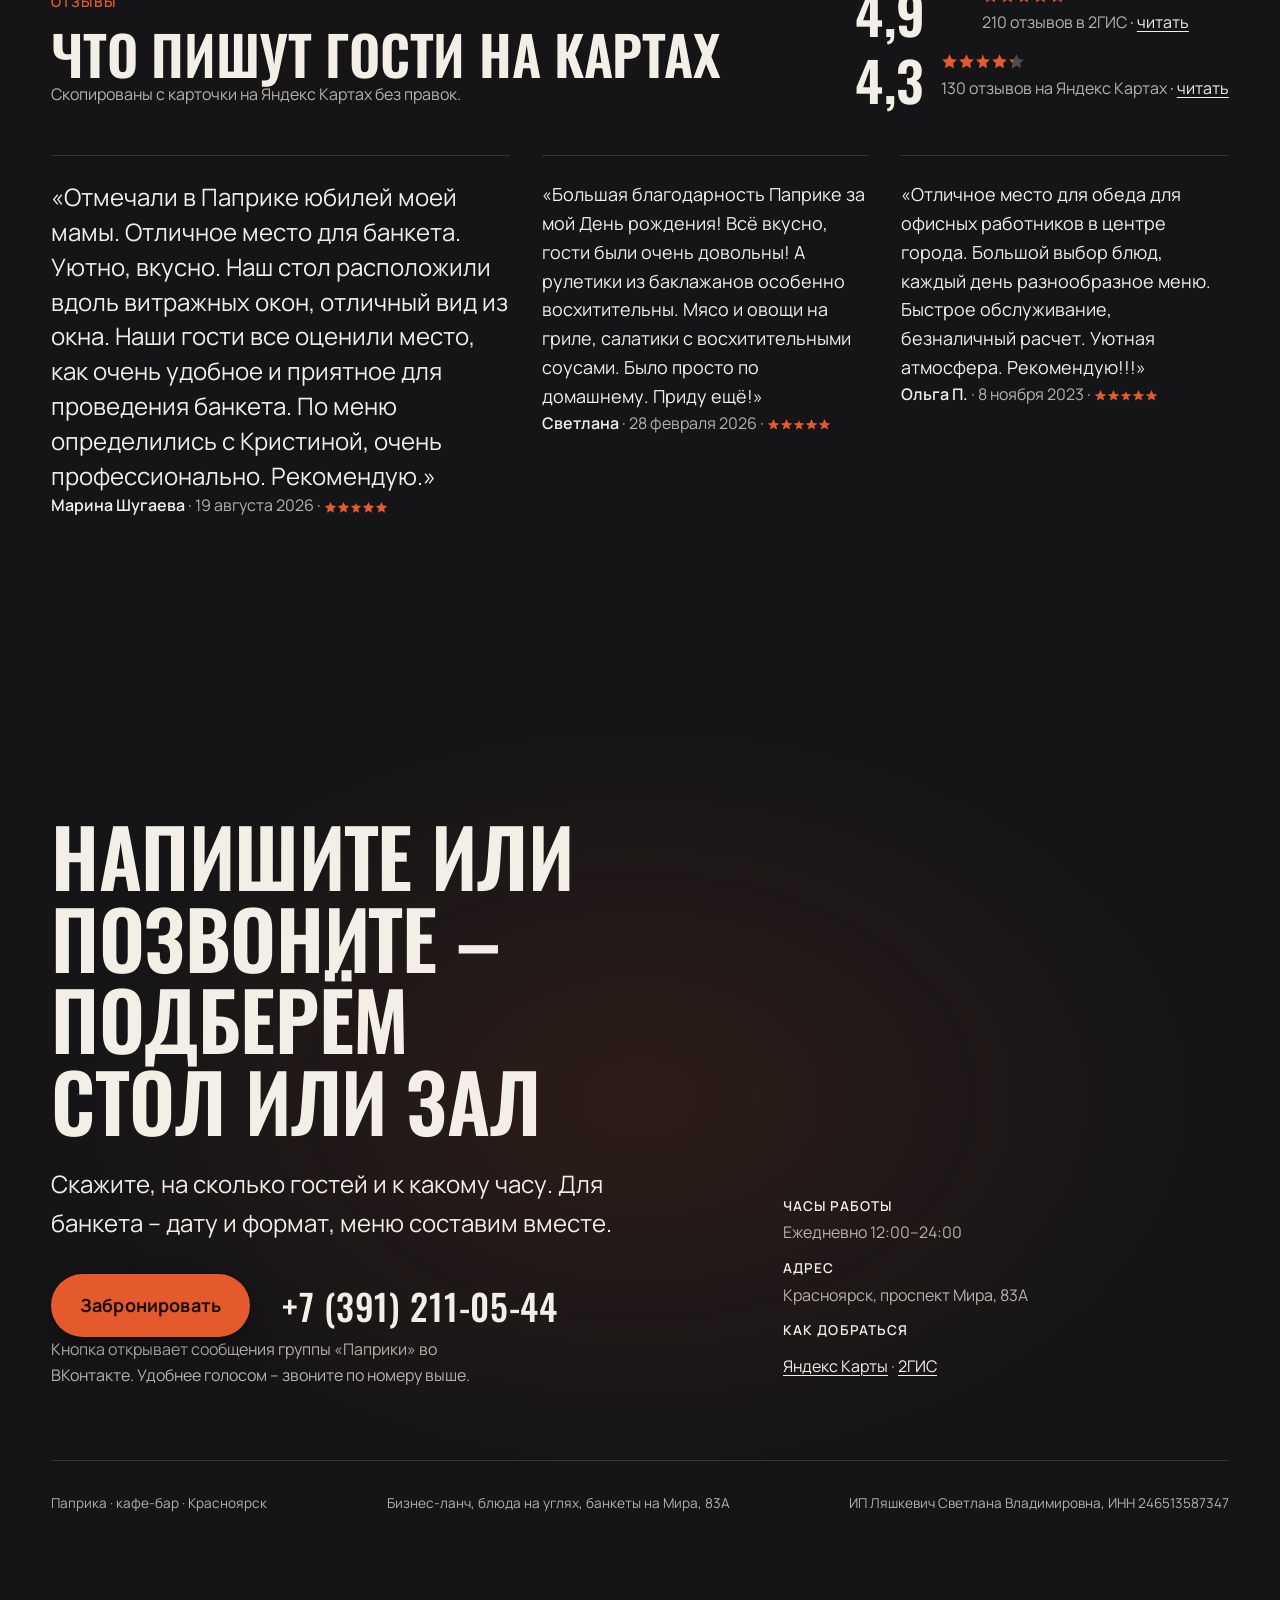
==== commit f8f0e739: "SEO: canonical, robots, sitemap, открыт для поисковиков; шрифты на сайте" ====
--- a/index.html
+++ b/index.html
@@ -2,7 +2,6 @@
 <html lang="ru">
 <head>
 <meta charset="utf-8">
-<meta name="robots" content="noindex, nofollow" data-publish>
 <meta name="viewport" content="width=device-width, initial-scale=1, viewport-fit=cover">
 <title>Паприка – кафе-бар на Мира, 83А в Красноярске: банкеты и блюда на углях</title>
 <meta name="description" content="Кафе-бар «Паприка» в центре Красноярска, проспект Мира, 83А. Бизнес-ланч днём, блюда на углях вечером, зал для юбилеев, дней рождения и корпоративов. Ежедневно 12:00–24:00.">
@@ -11,21 +10,31 @@
 <meta property="og:site_name" content="Паприка">
 <meta property="og:title" content="Паприка – кафе-бар на Мира, 83А: банкеты на 15–45 гостей">
 <meta property="og:description" content="Три зала, блюда на углях, бизнес-ланч с 12 до 15. Меню с ценами и бронь. Каждый день 12:00–24:00.">
-<meta property="og:image" content="https://lshumilov.github.io/paprika-demo/assets/og-2.jpg">
-<meta property="og:url" content="https://lshumilov.github.io/paprika-demo/">
+<meta property="og:image" content="https://paprika-krsk.ru/assets/og-2.jpg">
+<meta property="og:url" content="https://paprika-krsk.ru/">
 <meta property="og:image:width" content="1200">
 <meta property="og:image:height" content="630">
+<link rel="canonical" href="https://paprika-krsk.ru/">
 <meta name="twitter:card" content="summary_large_image">
 <link rel="preload" as="image" href="assets/logo.webp" fetchpriority="high">
-<link rel="preconnect" href="https://fonts.googleapis.com">
-<link rel="preconnect" href="https://fonts.gstatic.com" crossorigin>
-<link href="https://fonts.googleapis.com/css2?family=Oswald:wght@500;600&family=Manrope:wght@400;500;600;700&display=swap" rel="stylesheet">
 <link rel="icon" href="data:image/svg+xml,%3Csvg xmlns=%27http://www.w3.org/2000/svg%27 viewBox=%270 0 32 32%27%3E%3Cpath d=%27M16 4c1 2 3 3 3 5%27 stroke=%27%23e45a2c%27 stroke-width=%273%27 fill=%27none%27 stroke-linecap=%27round%27/%3E%3Cpath d=%27M8 12c0-2 3-3 8-3s8 1 8 3c0 9-4 16-8 16s-8-7-8-16z%27 fill=%27%23e45a2c%27/%3E%3C/svg%3E">
 <link rel="stylesheet" href="vibe.css">
 <script type="application/ld+json">
-{"@context":"https://schema.org","@type":"Restaurant","name":"Паприка","description":"Кафе-бар: бизнес-ланч, блюда на углях, банкеты.","image":"assets/og-2.jpg","telephone":"+7 391 211-05-44","openingHours":"Mo-Su 12:00-24:00","servesCuisine":"Гриль","address":{"@type":"PostalAddress","streetAddress":"проспект Мира, 83А","addressLocality":"Красноярск","addressCountry":"RU"},"sameAs":["https://vk.com/24paprika","https://yandex.ru/maps/org/paprika/222144430057/","https://2gis.ru/krasnoyarsk/firm/70000001033054263"]}
+{"@context":"https://schema.org","@type":"Restaurant","name":"Паприка","description":"Кафе-бар: бизнес-ланч, блюда на углях, банкеты.","url":"https://paprika-krsk.ru/","image":"https://paprika-krsk.ru/assets/og-2.jpg","hasMenu":"https://paprika-krsk.ru/#menu","acceptsReservations":true,"paymentAccepted":"Наличные, банковская карта","telephone":"+7 391 211-05-44","openingHours":"Mo-Su 12:00-24:00","servesCuisine":"Гриль","address":{"@type":"PostalAddress","streetAddress":"проспект Мира, 83А","addressLocality":"Красноярск","addressCountry":"RU"},"sameAs":["https://vk.com/24paprika","https://yandex.ru/maps/org/paprika/222144430057/","https://2gis.ru/krasnoyarsk/firm/70000001033054263"]}
 </script>
 <style>
+  @font-face { font-family: 'Manrope'; font-style: normal; font-weight: 400; font-display: swap; src: url(assets/fonts/manrope-cyrillic.woff2) format('woff2'); unicode-range: U+0301, U+0400-045F, U+0490-0491, U+04B0-04B1, U+2116; }
+  @font-face { font-family: 'Manrope'; font-style: normal; font-weight: 400; font-display: swap; src: url(assets/fonts/manrope-latin.woff2) format('woff2'); unicode-range: U+0000-00FF, U+0131, U+0152-0153, U+02BB-02BC, U+02C6, U+02DA, U+02DC, U+0304, U+0308, U+0329, U+2000-206F, U+20AC, U+2122, U+2191, U+2193, U+2212, U+2215, U+FEFF, U+FFFD; }
+  @font-face { font-family: 'Manrope'; font-style: normal; font-weight: 500; font-display: swap; src: url(assets/fonts/manrope-cyrillic.woff2) format('woff2'); unicode-range: U+0301, U+0400-045F, U+0490-0491, U+04B0-04B1, U+2116; }
+  @font-face { font-family: 'Manrope'; font-style: normal; font-weight: 500; font-display: swap; src: url(assets/fonts/manrope-latin.woff2) format('woff2'); unicode-range: U+0000-00FF, U+0131, U+0152-0153, U+02BB-02BC, U+02C6, U+02DA, U+02DC, U+0304, U+0308, U+0329, U+2000-206F, U+20AC, U+2122, U+2191, U+2193, U+2212, U+2215, U+FEFF, U+FFFD; }
+  @font-face { font-family: 'Manrope'; font-style: normal; font-weight: 600; font-display: swap; src: url(assets/fonts/manrope-cyrillic.woff2) format('woff2'); unicode-range: U+0301, U+0400-045F, U+0490-0491, U+04B0-04B1, U+2116; }
+  @font-face { font-family: 'Manrope'; font-style: normal; font-weight: 600; font-display: swap; src: url(assets/fonts/manrope-latin.woff2) format('woff2'); unicode-range: U+0000-00FF, U+0131, U+0152-0153, U+02BB-02BC, U+02C6, U+02DA, U+02DC, U+0304, U+0308, U+0329, U+2000-206F, U+20AC, U+2122, U+2191, U+2193, U+2212, U+2215, U+FEFF, U+FFFD; }
+  @font-face { font-family: 'Manrope'; font-style: normal; font-weight: 700; font-display: swap; src: url(assets/fonts/manrope-cyrillic.woff2) format('woff2'); unicode-range: U+0301, U+0400-045F, U+0490-0491, U+04B0-04B1, U+2116; }
+  @font-face { font-family: 'Manrope'; font-style: normal; font-weight: 700; font-display: swap; src: url(assets/fonts/manrope-latin.woff2) format('woff2'); unicode-range: U+0000-00FF, U+0131, U+0152-0153, U+02BB-02BC, U+02C6, U+02DA, U+02DC, U+0304, U+0308, U+0329, U+2000-206F, U+20AC, U+2122, U+2191, U+2193, U+2212, U+2215, U+FEFF, U+FFFD; }
+  @font-face { font-family: 'Oswald'; font-style: normal; font-weight: 500; font-display: swap; src: url(assets/fonts/oswald-cyrillic.woff2) format('woff2'); unicode-range: U+0301, U+0400-045F, U+0490-0491, U+04B0-04B1, U+2116; }
+  @font-face { font-family: 'Oswald'; font-style: normal; font-weight: 500; font-display: swap; src: url(assets/fonts/oswald-latin.woff2) format('woff2'); unicode-range: U+0000-00FF, U+0131, U+0152-0153, U+02BB-02BC, U+02C6, U+02DA, U+02DC, U+0304, U+0308, U+0329, U+2000-206F, U+20AC, U+2122, U+2191, U+2193, U+2212, U+2215, U+FEFF, U+FFFD; }
+  @font-face { font-family: 'Oswald'; font-style: normal; font-weight: 600; font-display: swap; src: url(assets/fonts/oswald-cyrillic.woff2) format('woff2'); unicode-range: U+0301, U+0400-045F, U+0490-0491, U+04B0-04B1, U+2116; }
+  @font-face { font-family: 'Oswald'; font-style: normal; font-weight: 600; font-display: swap; src: url(assets/fonts/oswald-latin.woff2) format('woff2'); unicode-range: U+0000-00FF, U+0131, U+0152-0153, U+02BB-02BC, U+02C6, U+02DA, U+02DC, U+0304, U+0308, U+0329, U+2000-206F, U+20AC, U+2122, U+2191, U+2193, U+2212, U+2215, U+FEFF, U+FFFD; }
   /* ---- тема: «уголь + паприка», шесть цветов, два шрифта ---------------- */
   .v-page {
     --v-canvas: #151517; --v-surface: #201f22;
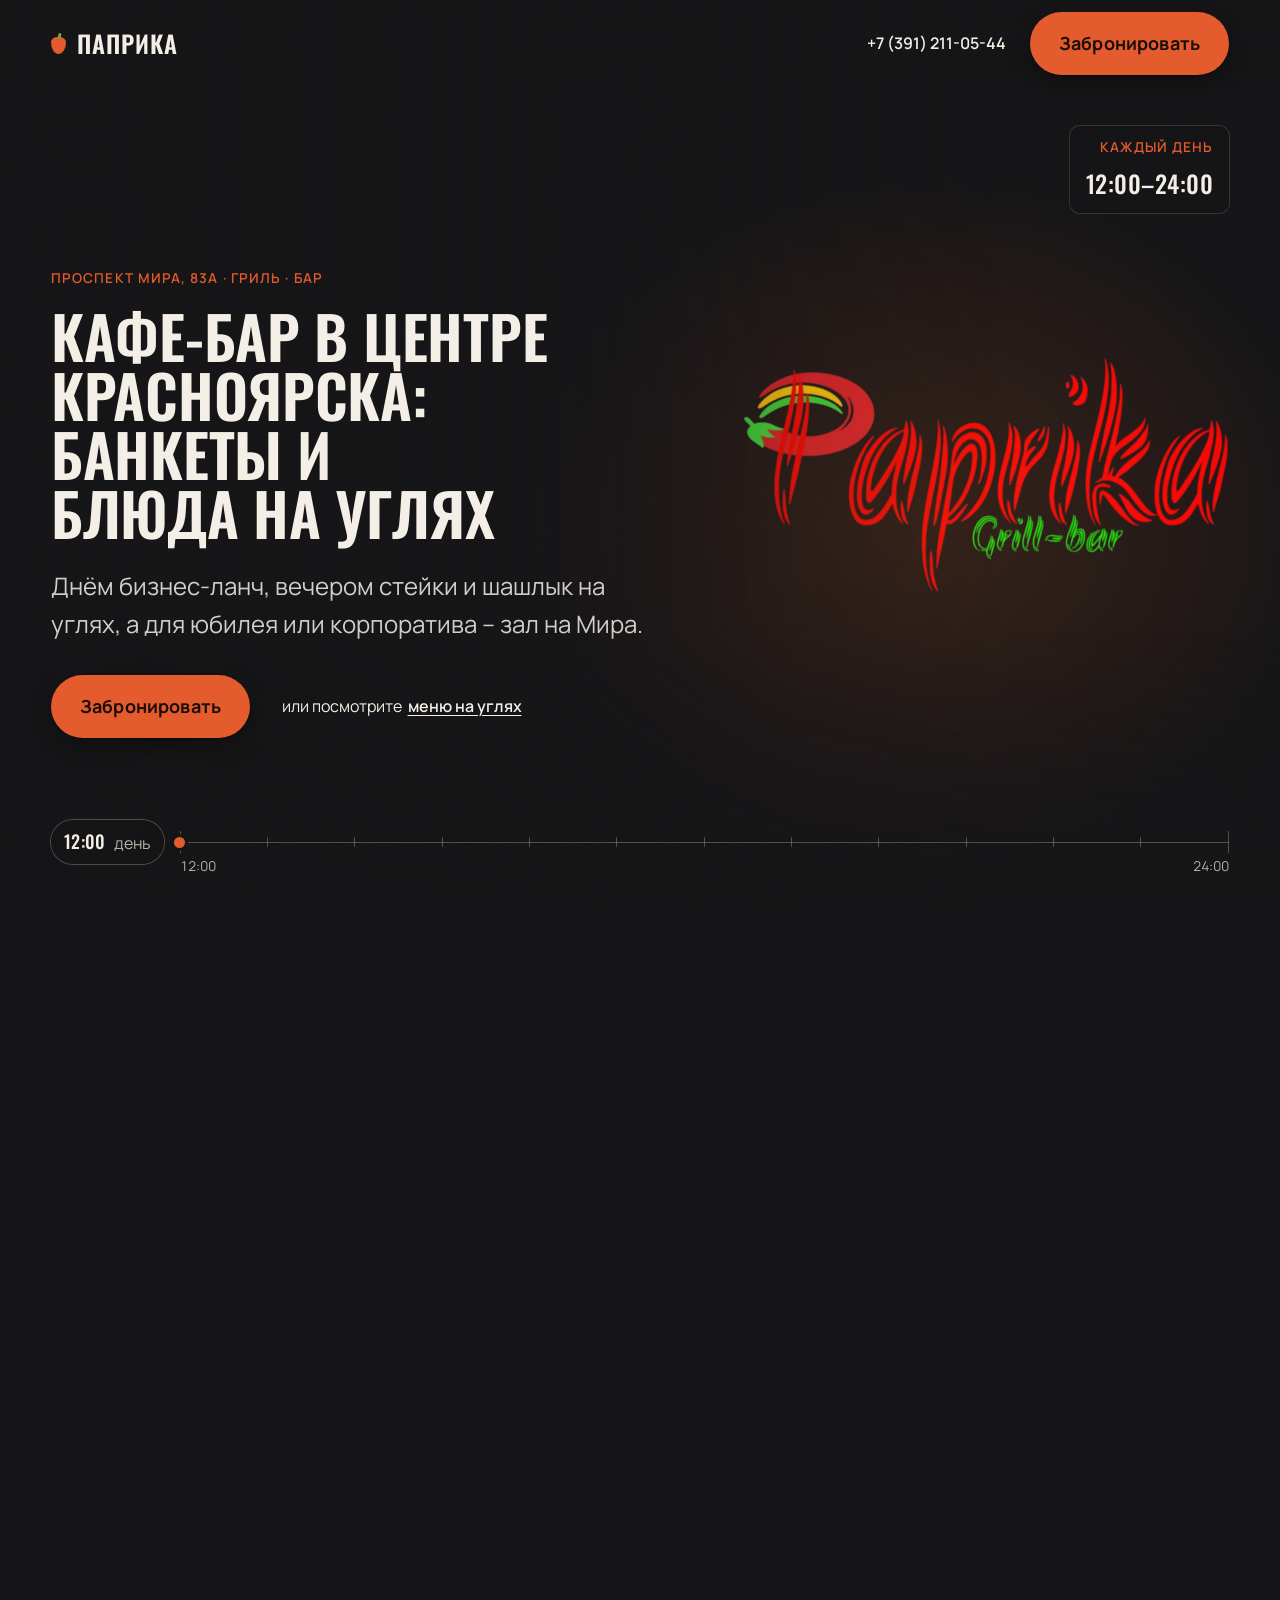
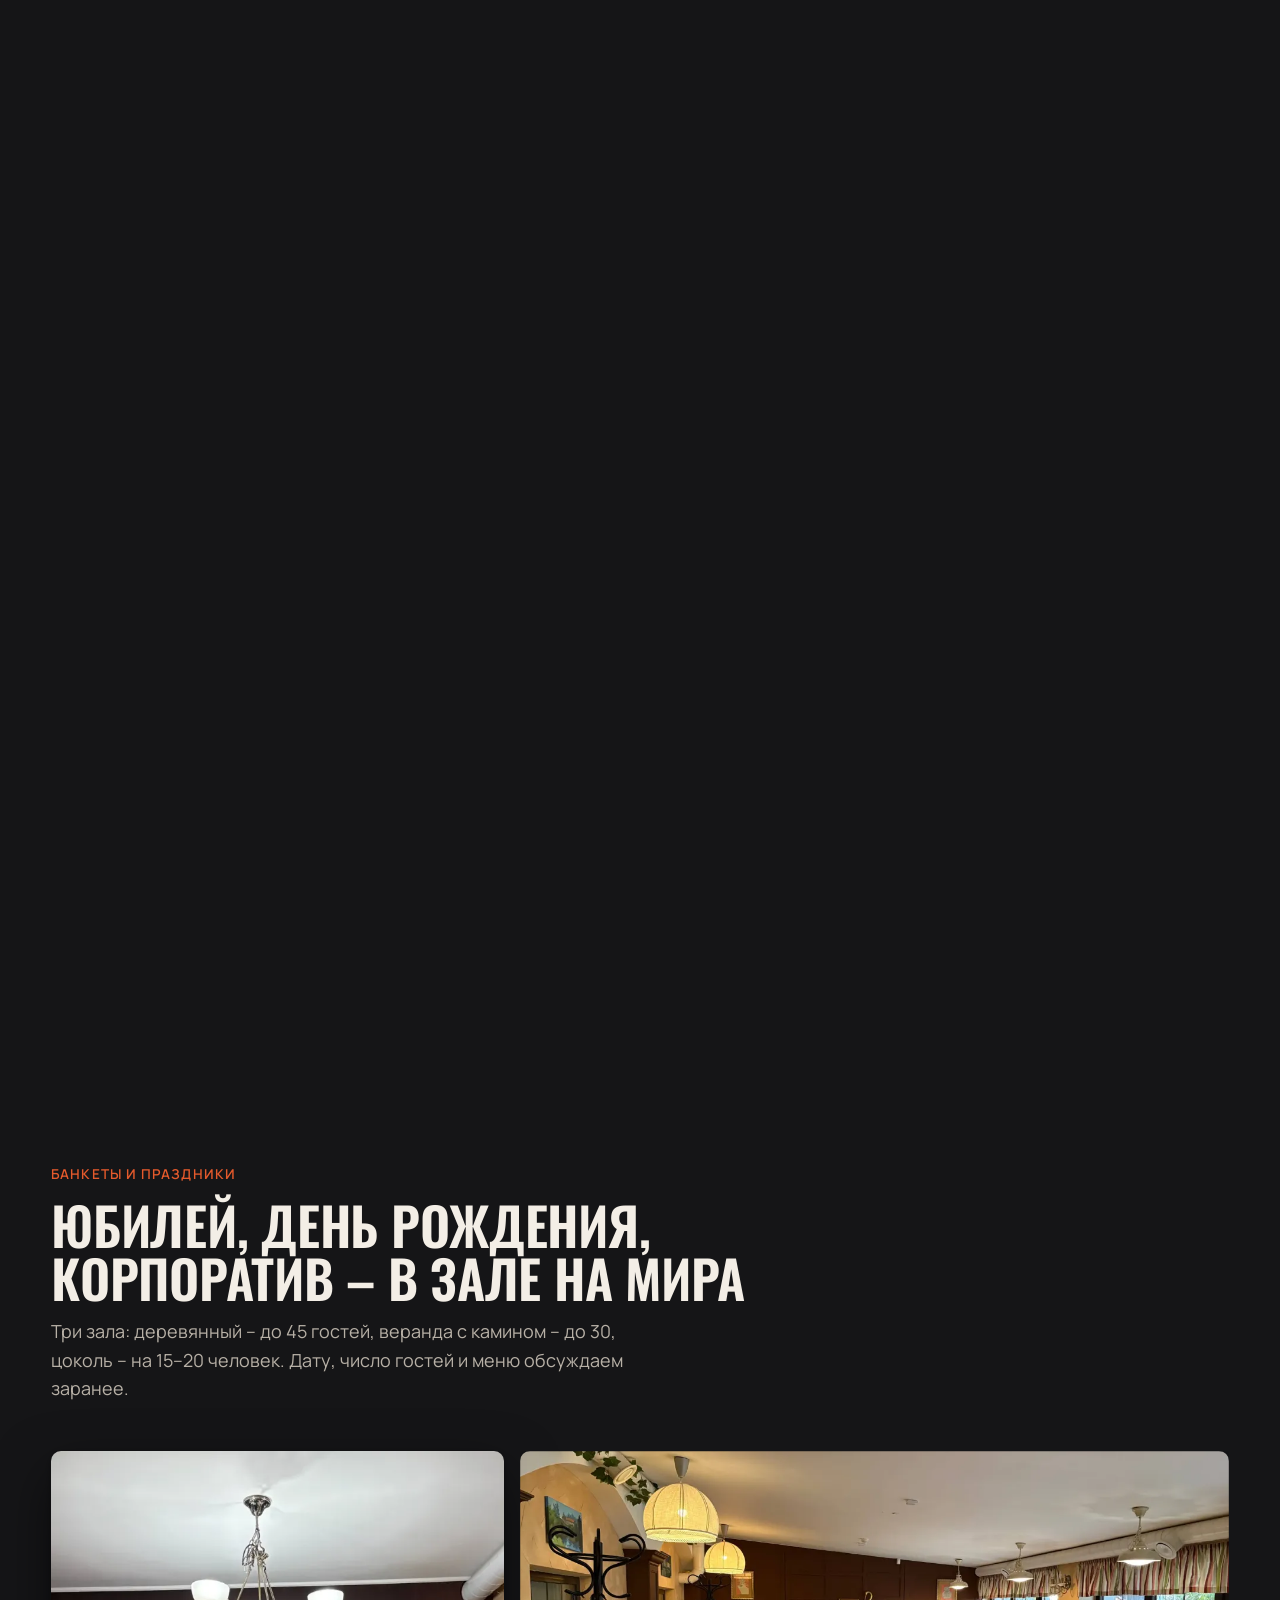
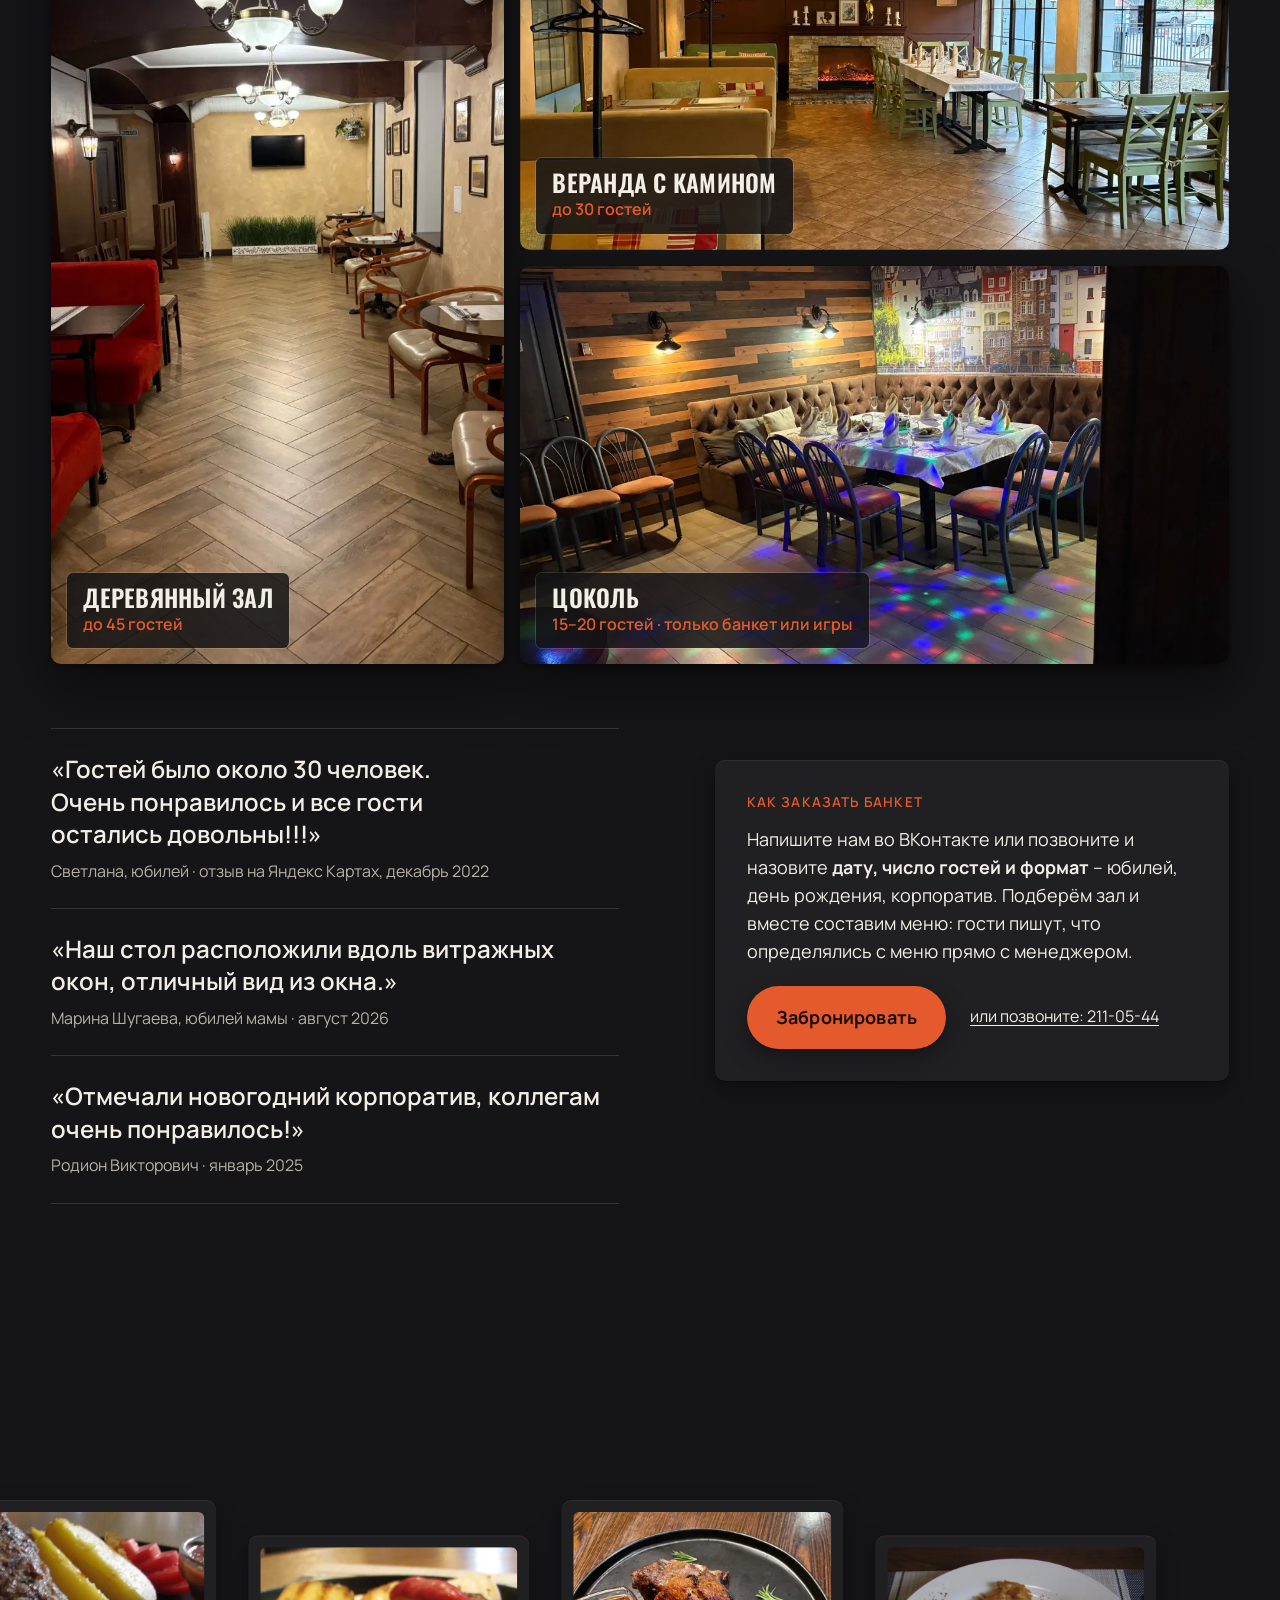
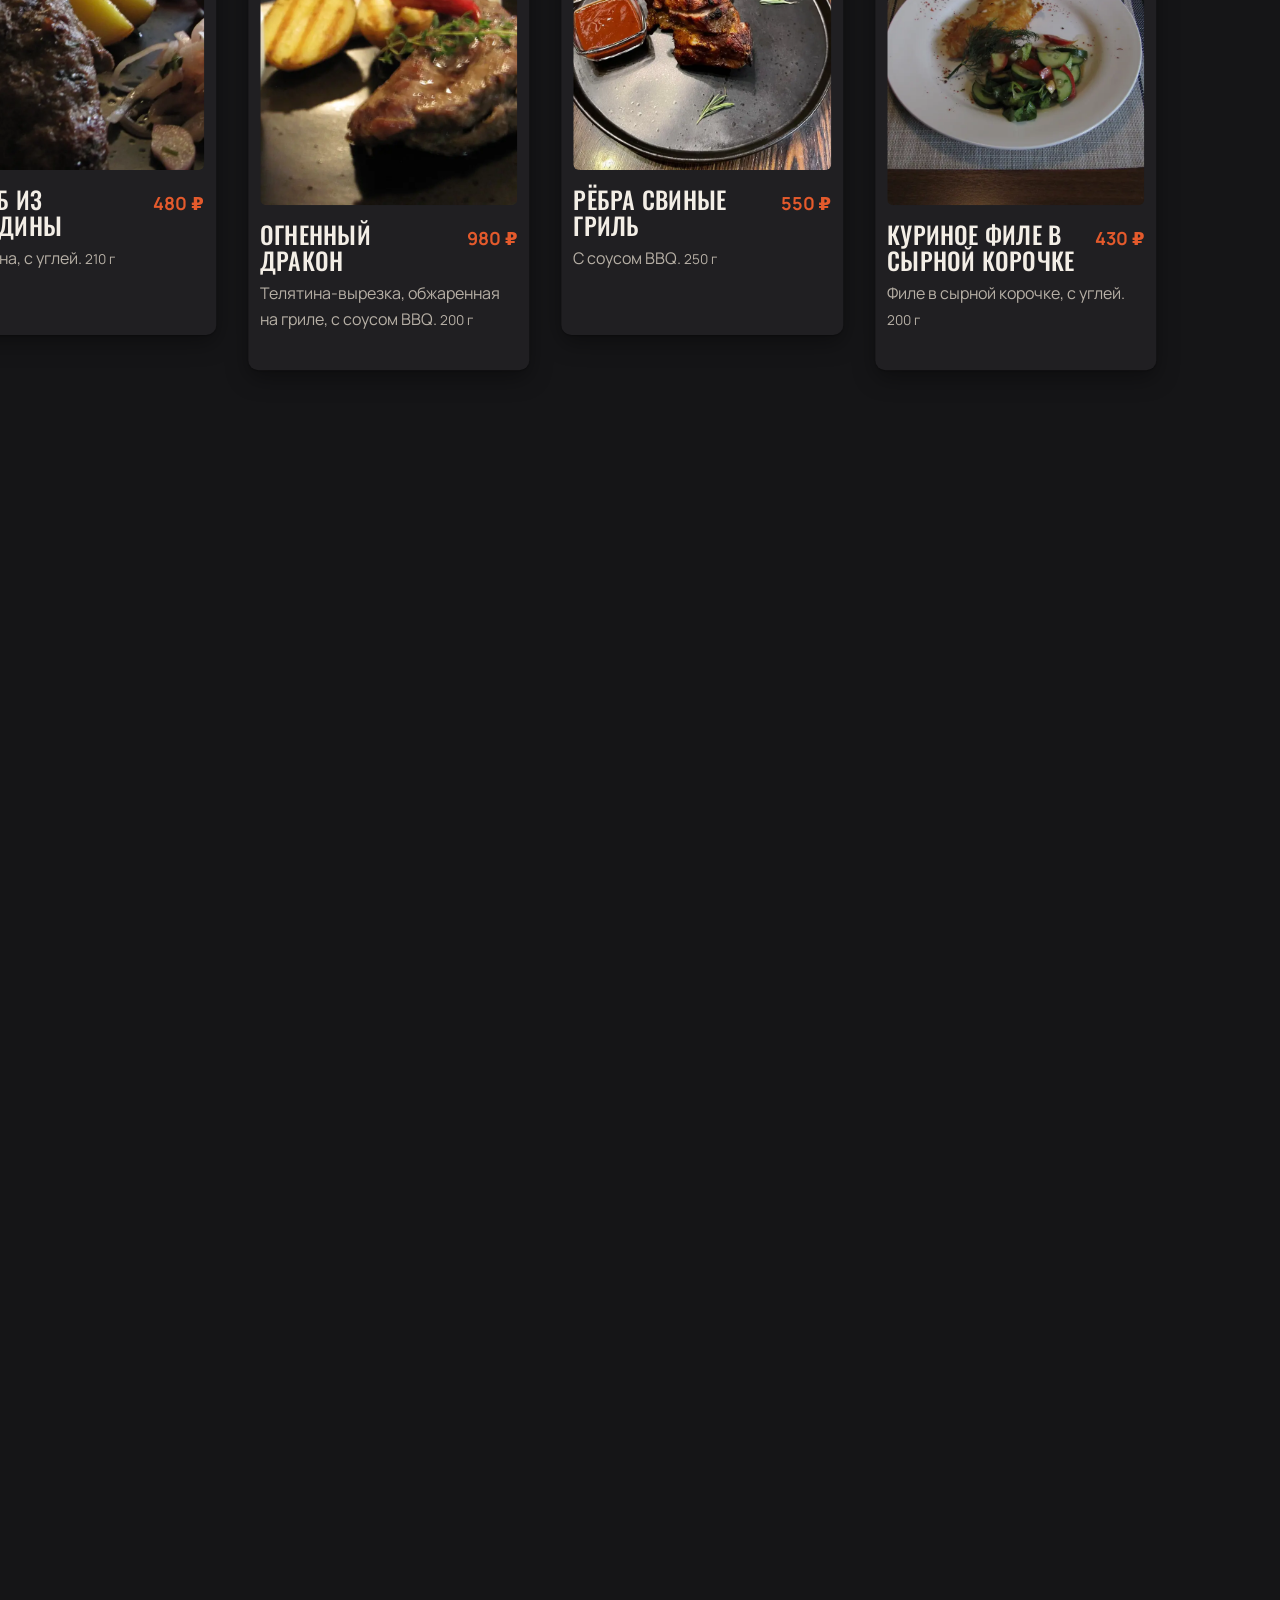
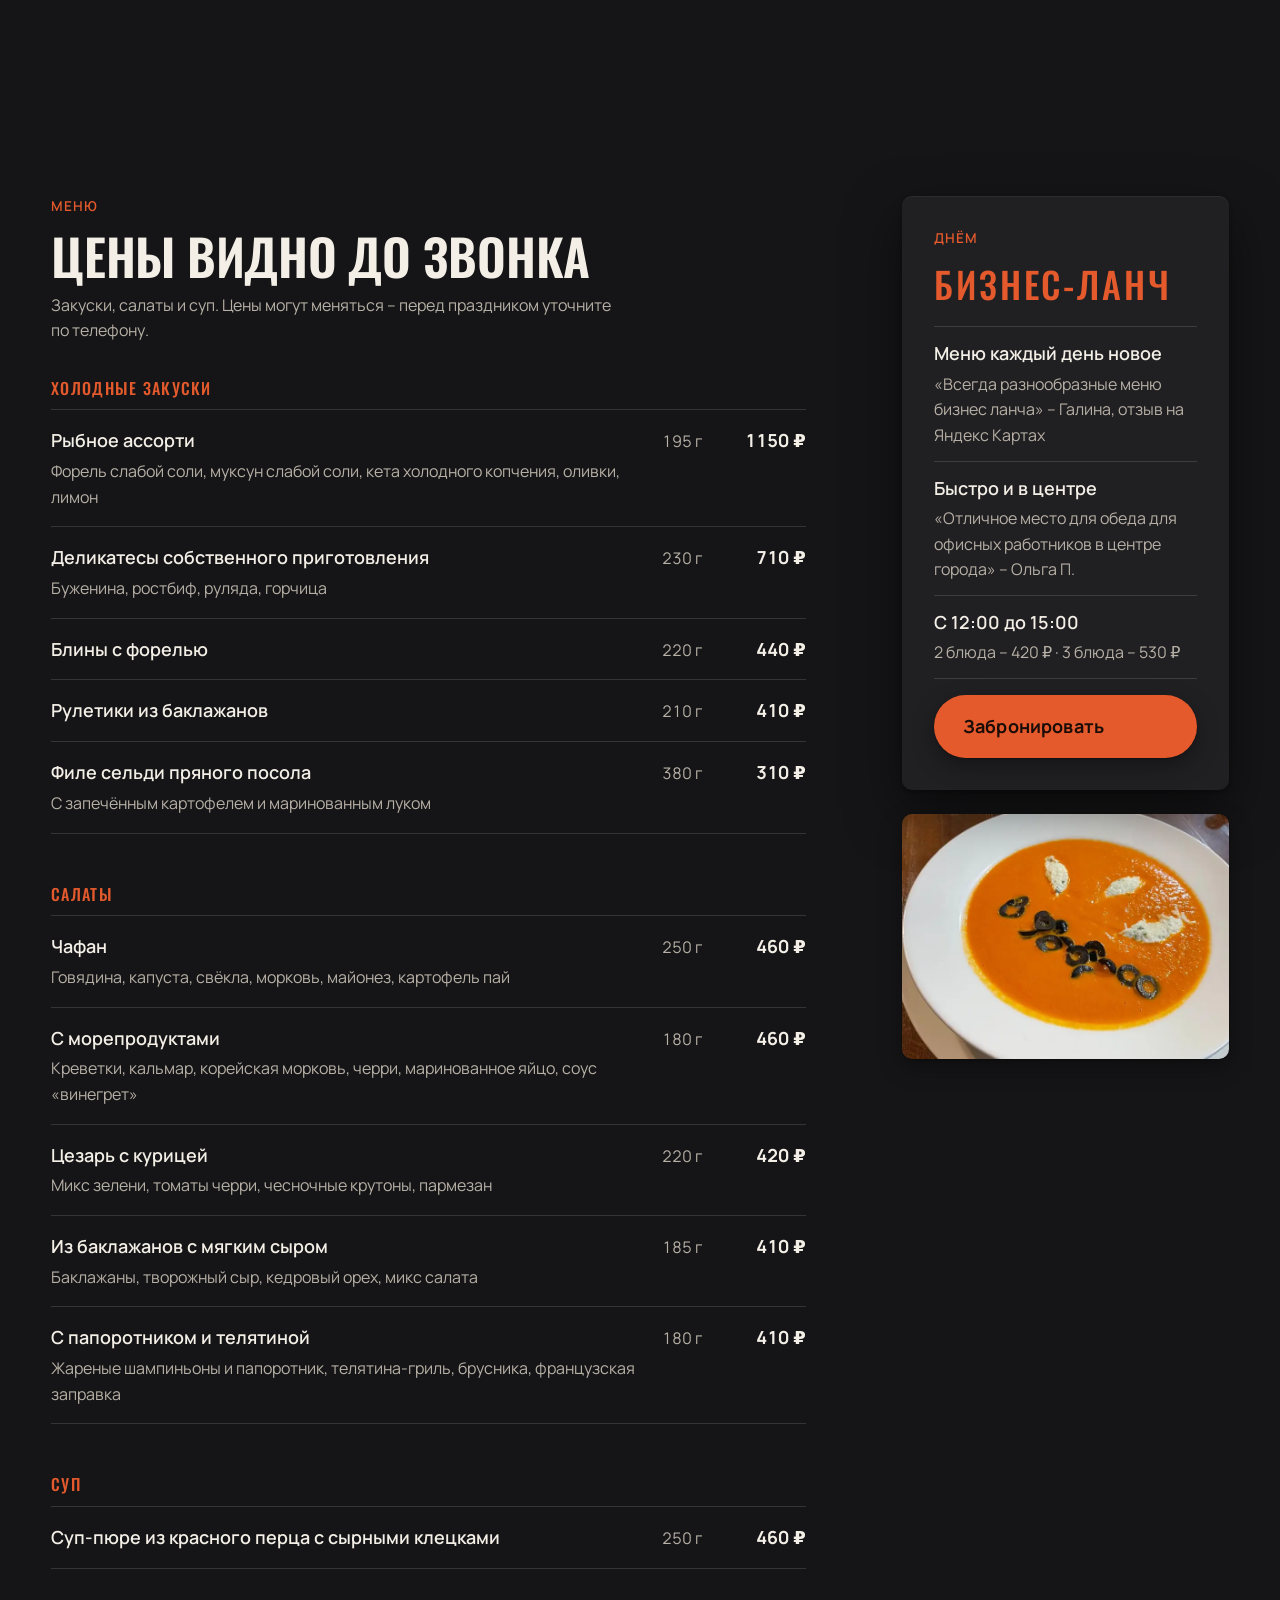
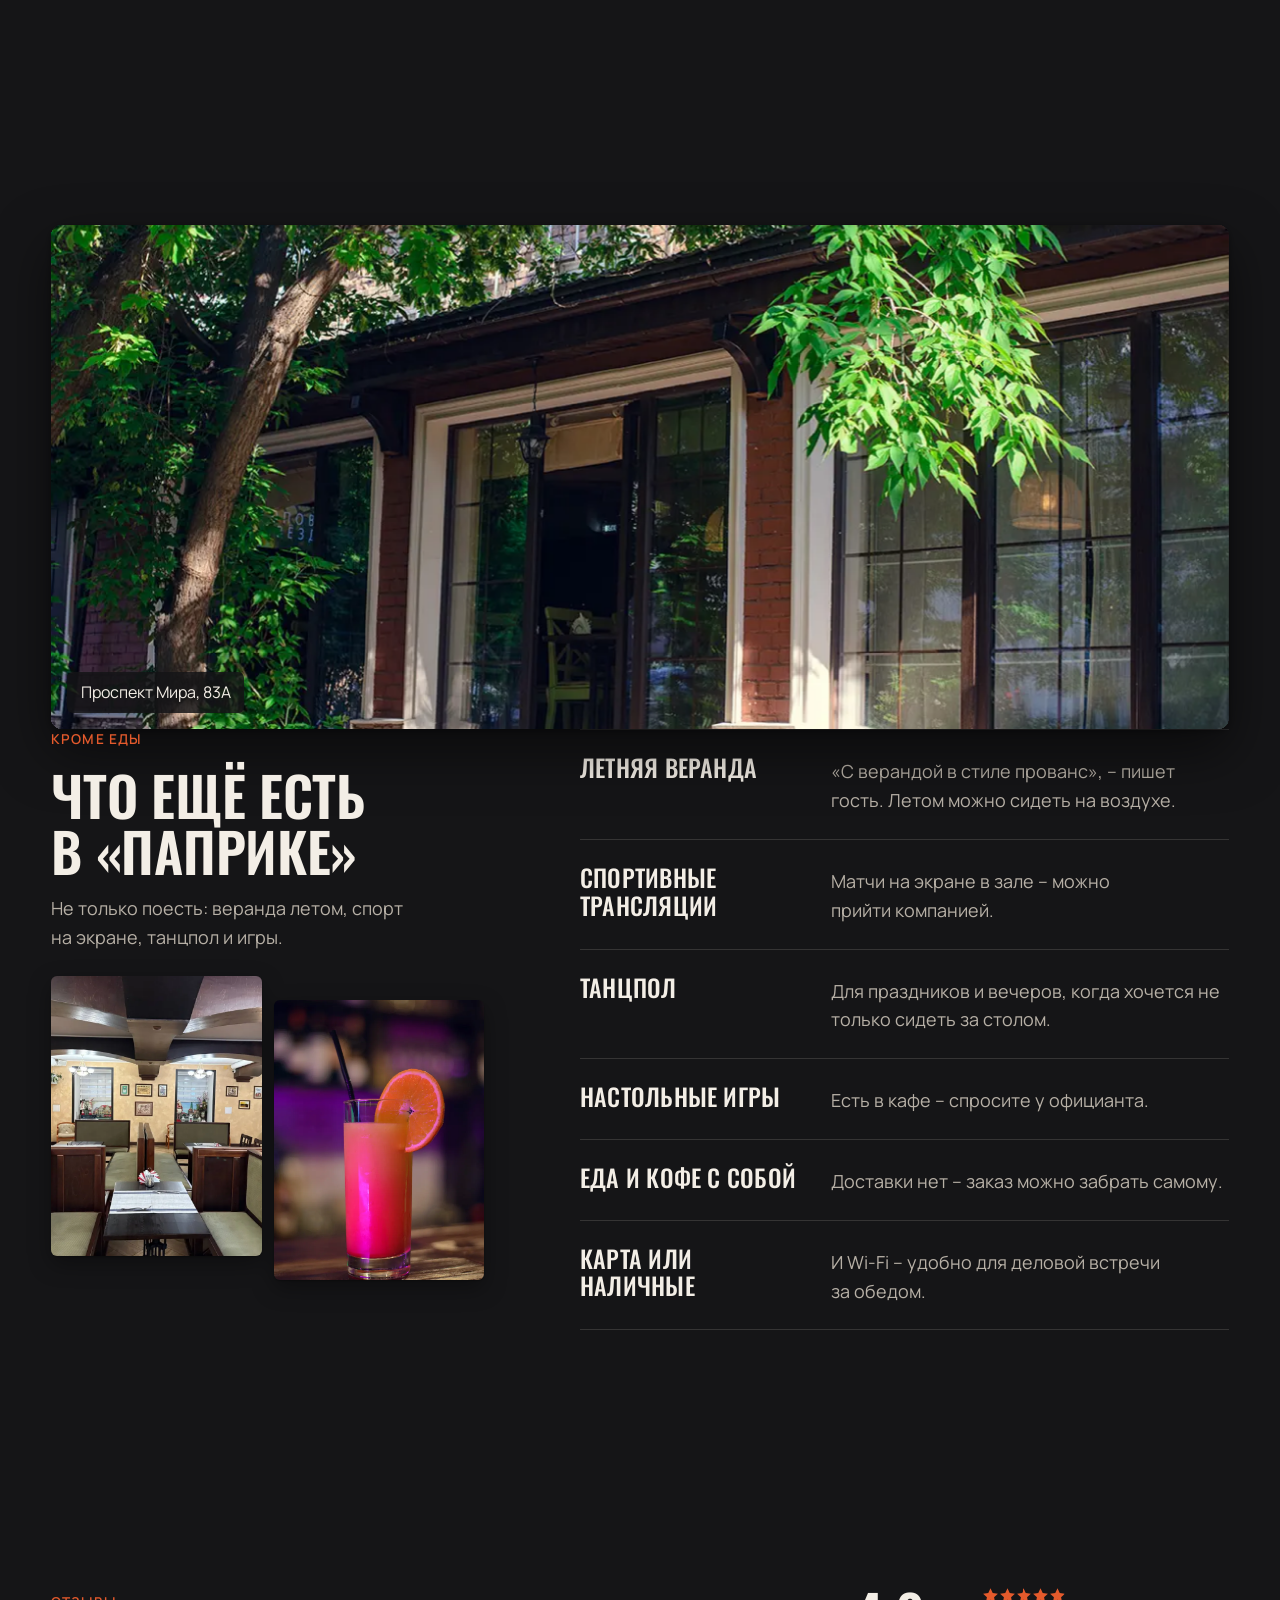
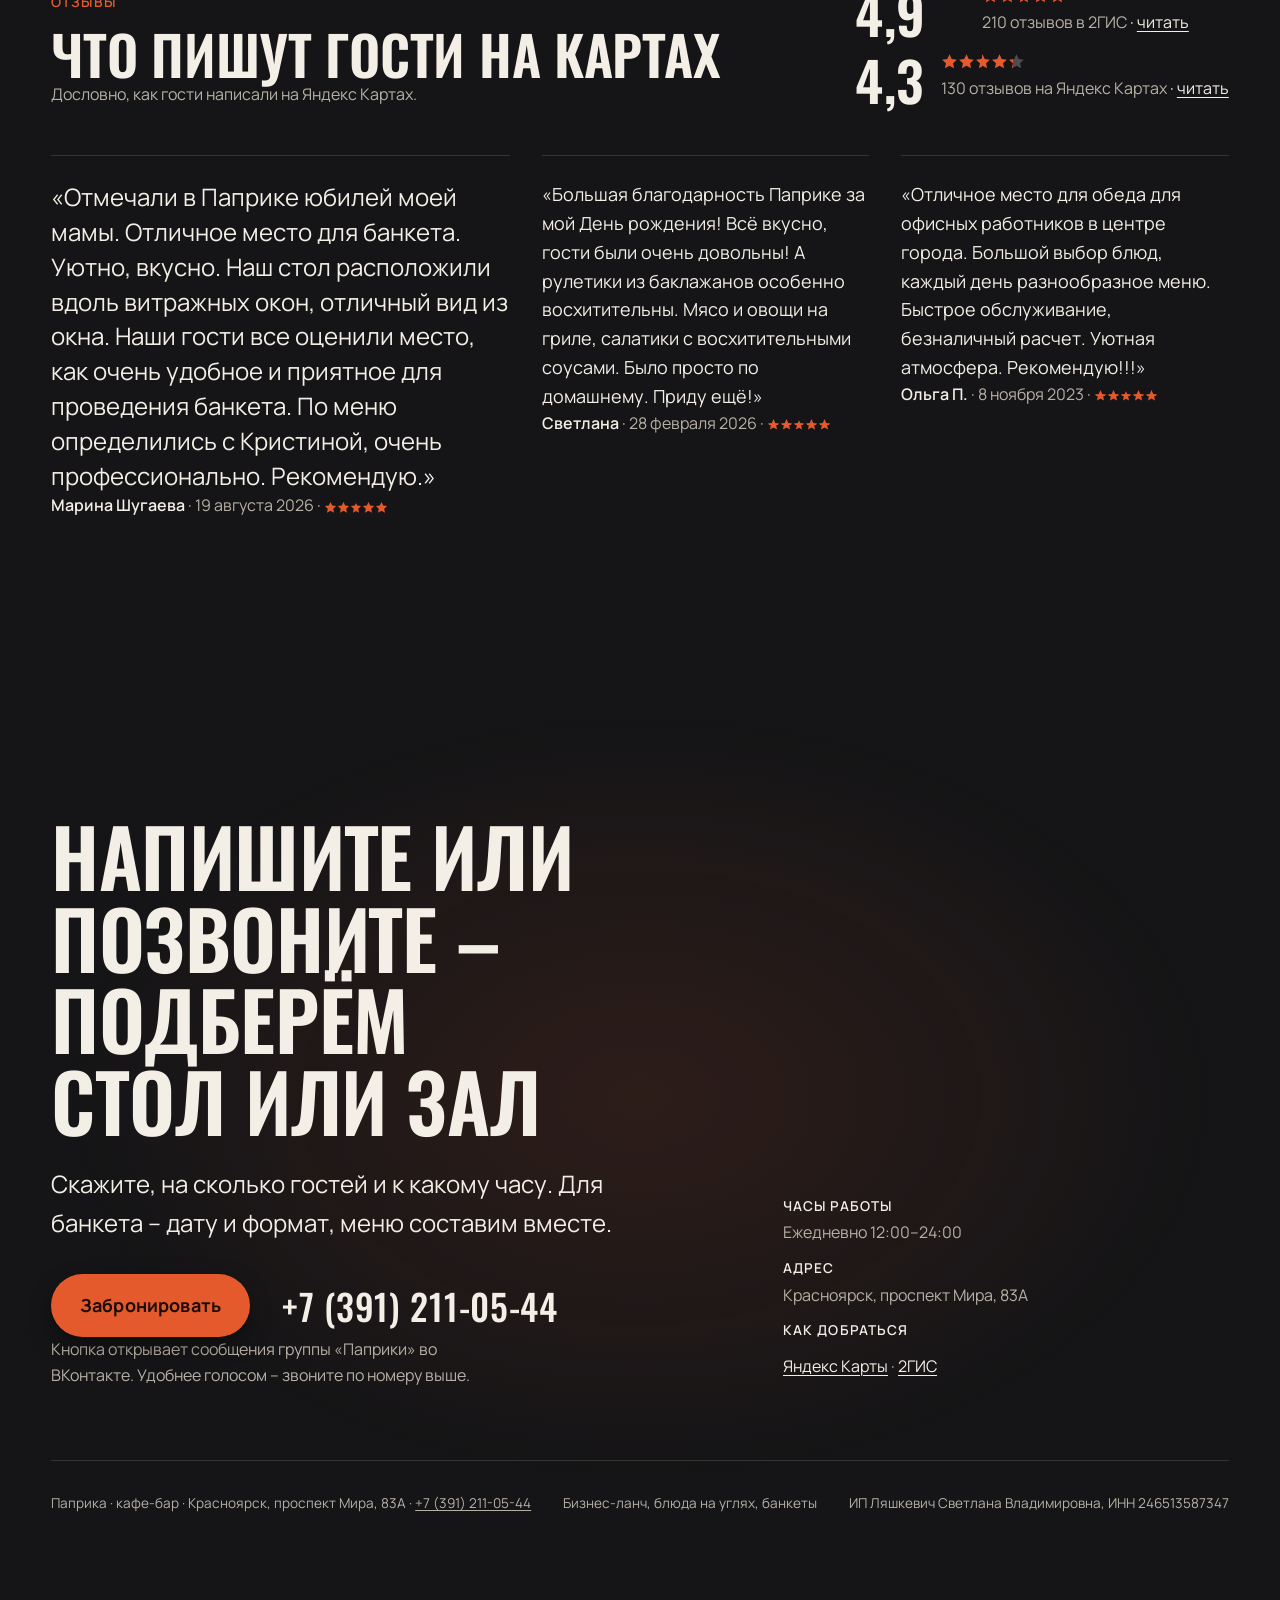
==== commit 0846f644: "Готовая версия: тексты без демо-пометок, адрес и телефон в подвале" ====
--- a/index.html
+++ b/index.html
@@ -20,7 +20,7 @@
 <link rel="icon" href="data:image/svg+xml,%3Csvg xmlns=%27http://www.w3.org/2000/svg%27 viewBox=%270 0 32 32%27%3E%3Cpath d=%27M16 4c1 2 3 3 3 5%27 stroke=%27%23e45a2c%27 stroke-width=%273%27 fill=%27none%27 stroke-linecap=%27round%27/%3E%3Cpath d=%27M8 12c0-2 3-3 8-3s8 1 8 3c0 9-4 16-8 16s-8-7-8-16z%27 fill=%27%23e45a2c%27/%3E%3C/svg%3E">
 <link rel="stylesheet" href="vibe.css">
 <script type="application/ld+json">
-{"@context":"https://schema.org","@type":"Restaurant","name":"Паприка","description":"Кафе-бар: бизнес-ланч, блюда на углях, банкеты.","url":"https://paprika-krsk.ru/","image":"https://paprika-krsk.ru/assets/og-2.jpg","hasMenu":"https://paprika-krsk.ru/#menu","acceptsReservations":true,"paymentAccepted":"Наличные, банковская карта","telephone":"+7 391 211-05-44","openingHours":"Mo-Su 12:00-24:00","servesCuisine":"Гриль","address":{"@type":"PostalAddress","streetAddress":"проспект Мира, 83А","addressLocality":"Красноярск","addressCountry":"RU"},"sameAs":["https://vk.com/24paprika","https://yandex.ru/maps/org/paprika/222144430057/","https://2gis.ru/krasnoyarsk/firm/70000001033054263"]}
+{"@context":"https://schema.org","@type":"Restaurant","name":"Паприка","description":"Кафе-бар в центре Красноярска: бизнес-ланч днём, блюда на мангале вечером, три зала для банкетов на 15–45 гостей.","url":"https://paprika-krsk.ru/","image":"https://paprika-krsk.ru/assets/og-2.jpg","hasMenu":"https://paprika-krsk.ru/#menu","acceptsReservations":true,"paymentAccepted":"Наличные, банковская карта","priceRange":"₽₽","telephone":"+7 391 211-05-44","openingHours":"Mo-Su 12:00-24:00","servesCuisine":["Гриль","Русская кухня","Европейская кухня"],"address":{"@type":"PostalAddress","streetAddress":"проспект Мира, 83А","addressLocality":"Красноярск","postalCode":"660049","addressRegion":"Красноярский край","addressCountry":"RU"},"geo":{"@type":"GeoCoordinates","latitude":56.0118,"longitude":92.8714},"aggregateRating":{"@type":"AggregateRating","ratingValue":"4.9","bestRating":"5","ratingCount":"210","reviewCount":"210"},"sameAs":["https://vk.com/24paprika","https://yandex.ru/maps/org/paprika/222144430057/","https://2gis.ru/krasnoyarsk/firm/70000001033054263"],"menu":{"@type":"Menu","name":"Основное меню","hasMenuSection":[{"@type":"MenuSection","name":"Блюда на углях","hasMenuItem":[{"@type":"MenuItem","name":"Стейк «Паприка»","description":"Из толстого края телятины с томатным соусом, 200 г","offers":{"@type":"Offer","price":"1050","priceCurrency":"RUB"}},{"@type":"MenuItem","name":"Шашлык из свиной шеи","description":"С фирменным соусом, маринованным луком и картофелем, 350 г","offers":{"@type":"Offer","price":"580","priceCurrency":"RUB"}},{"@type":"MenuItem","name":"Шашлык из цыплёнка","description":"С цукини и беконом на шпажках, 270 г","offers":{"@type":"Offer","price":"580","priceCurrency":"RUB"}},{"@type":"MenuItem","name":"Кебаб из говядины","description":"Говядина, с углей, 210 г","offers":{"@type":"Offer","price":"480","priceCurrency":"RUB"}},{"@type":"MenuItem","name":"Огненный дракон","description":"Телятина-вырезка, обжаренная на гриле, с соусом BBQ, 200 г","offers":{"@type":"Offer","price":"980","priceCurrency":"RUB"}},{"@type":"MenuItem","name":"Рёбра свиные гриль","description":"С соусом BBQ, 250 г","offers":{"@type":"Offer","price":"550","priceCurrency":"RUB"}},{"@type":"MenuItem","name":"Куриное филе в сырной корочке","description":"Филе в сырной корочке, с углей, 200 г","offers":{"@type":"Offer","price":"430","priceCurrency":"RUB"}}]},{"@type":"MenuSection","name":"Холодные закуски","hasMenuItem":[{"@type":"MenuItem","name":"Рыбное ассорти","description":"Форель, муксун, кета, оливки, лимон, 195 г","offers":{"@type":"Offer","price":"1150","priceCurrency":"RUB"}},{"@type":"MenuItem","name":"Деликатесы собственного приготовления","description":"Буженина, ростбиф, руляда, горчица, 230 г","offers":{"@type":"Offer","price":"710","priceCurrency":"RUB"}}]},{"@type":"MenuSection","name":"Салаты","hasMenuItem":[{"@type":"MenuItem","name":"Чафан","description":"Говядина, капуста, свёкла, морковь, майонез, картофель пай, 250 г","offers":{"@type":"Offer","price":"460","priceCurrency":"RUB"}},{"@type":"MenuItem","name":"Цезарь с курицей","description":"Микс зелени, томаты черри, крутоны, пармезан, 220 г","offers":{"@type":"Offer","price":"420","priceCurrency":"RUB"}}]},{"@type":"MenuSection","name":"Суп","hasMenuItem":[{"@type":"MenuItem","name":"Суп-пюре из красного перца с сырными клецками","description":"250 г","offers":{"@type":"Offer","price":"460","priceCurrency":"RUB"}}]},{"@type":"MenuSection","name":"Бизнес-ланч","description":"Ежедневно с 12:00 до 15:00","hasMenuItem":[{"@type":"MenuItem","name":"Бизнес-ланч 2 блюда","offers":{"@type":"Offer","price":"420","priceCurrency":"RUB"}},{"@type":"MenuItem","name":"Бизнес-ланч 3 блюда","offers":{"@type":"Offer","price":"530","priceCurrency":"RUB"}}]}]}}
 </script>
 <style>
   @font-face { font-family: 'Manrope'; font-style: normal; font-weight: 400; font-display: swap; src: url(assets/fonts/manrope-cyrillic.woff2) format('woff2'); unicode-range: U+0301, U+0400-045F, U+0490-0491, U+04B0-04B1, U+2116; }
@@ -233,6 +233,8 @@
     .dish { width: 74vw; }
     .dish:nth-child(even) { transform: none; }
   }
+  /* на телефоне лента листается пальцем: прилипание к карточкам – с отступом от края экрана */
+  .v-swipe #ugli [data-v-stage] { scroll-padding-inline: var(--v-gutter); }
 
   /* ---- акт 4 · меню с ценами и бизнес-ланч ---------------------------------------- */
   .menu { display: grid; grid-template-columns: minmax(0, 1.5fr) minmax(0, .65fr); gap: var(--v-9); align-items: start; }
@@ -474,7 +476,7 @@
           <div class="rail__intro">
             <span class="v-label">Меню · на углях</span>
             <h2 class="v-display v-display--lg">Семь блюд с мангала</h2>
-            <p>Цены и вес – из меню на карточке кафе. Фирменное блюдо – стейк «Паприка».</p>
+            <p>У каждого блюда – цена и вес. Фирменное блюдо – стейк «Паприка».</p>
           </div>
           <article class="dish dish--star"><img src="assets/d-stejk.webp" alt="Стейк «Паприка» с лавашом и соусом" width="720" height="720" loading="lazy"><header><h3>Стейк «Паприка»</h3><b>1050&nbsp;₽</b></header><p>Из толстого края телятины с томатным соусом. <small>200 г</small></p></article>
           <article class="dish"><img src="assets/d-sheya.webp" alt="Шашлык из свиной шеи с маринованным луком" width="720" height="720" loading="lazy"><header><h3>Шашлык из свиной шеи</h3><b>580&nbsp;₽</b></header><p>С фирменным соусом, маринованным луком и картофелем. <small>350 г</small></p></article>
@@ -495,7 +497,7 @@
           <div class="menu__head" data-v-in data-v-stagger="60">
             <span class="v-label">Меню</span>
             <h2 class="v-display v-display--lg">Цены видно до звонка</h2>
-            <p class="menu__note">Закуски, салаты и суп – с карточки кафе на Яндекс Картах. Перед праздником уточните актуальные цены по телефону.</p>
+            <p class="menu__note">Закуски, салаты и суп. Цены могут меняться – перед праздником уточните по телефону.</p>
           </div>
           <h3>Холодные закуски</h3>
           <ul class="plist" data-v-in data-v-stagger="50">
@@ -541,13 +543,13 @@
           <div class="v-layer" data-v-parallax="0.4">
             <img src="assets/fasad.webp" alt="Фасад кафе в зелени деревьев, большие окна" width="1200" height="951" loading="lazy" decoding="async">
           </div>
-          <figcaption>Проспект Мира, 83А. Фото с карточки кафе</figcaption>
+          <figcaption>Проспект Мира, 83А</figcaption>
         </figure>
         <div class="atm">
           <div class="atm__head" data-v-in data-v-stagger="60">
             <span class="v-label">Кроме еды</span>
             <h2 class="v-display v-display--md">Что ещё есть в «Паприке»</h2>
-            <p>Всё из списка – с карточки кафе на картах. Летом работает веранда.</p>
+            <p>Не только поесть: веранда летом, спорт на экране, танцпол и игры.</p>
             <div class="atm__pics">
               <img src="assets/hall-wood-2.webp" alt="Деревянный зал: арки и диваны-кабинки" width="1200" height="900" loading="lazy">
               <img src="assets/kokteil.webp" alt="Коктейль с долькой апельсина в баре" width="800" height="1200" loading="lazy">
@@ -572,7 +574,7 @@
           <div>
             <span class="v-label">Отзывы</span>
             <h2 class="v-display v-display--md">Что пишут гости на картах</h2>
-            <p class="reviews__fact">Скопированы с карточки на Яндекс Картах без правок.</p>
+            <p class="reviews__fact">Дословно, как гости написали на Яндекс Картах.</p>
           </div>
           <div class="reviews__rating">
             <div class="rate">
@@ -625,8 +627,8 @@
             </div>
           </div>
           <footer class="foot">
-            <span>Паприка · кафе-бар · Красноярск</span>
-            <span class="foot__more">Бизнес-ланч, блюда на углях, банкеты на Мира, 83А</span>
+            <span>Паприка · кафе-бар · Красноярск, проспект Мира, 83А · <a href="tel:+73912110544">+7 (391) 211-05-44</a></span>
+            <span class="foot__more">Бизнес-ланч, блюда на углях, банкеты</span>
             <span>ИП Ляшкевич Светлана Владимировна, ИНН 246513587347</span>
           </footer>
         </div>
